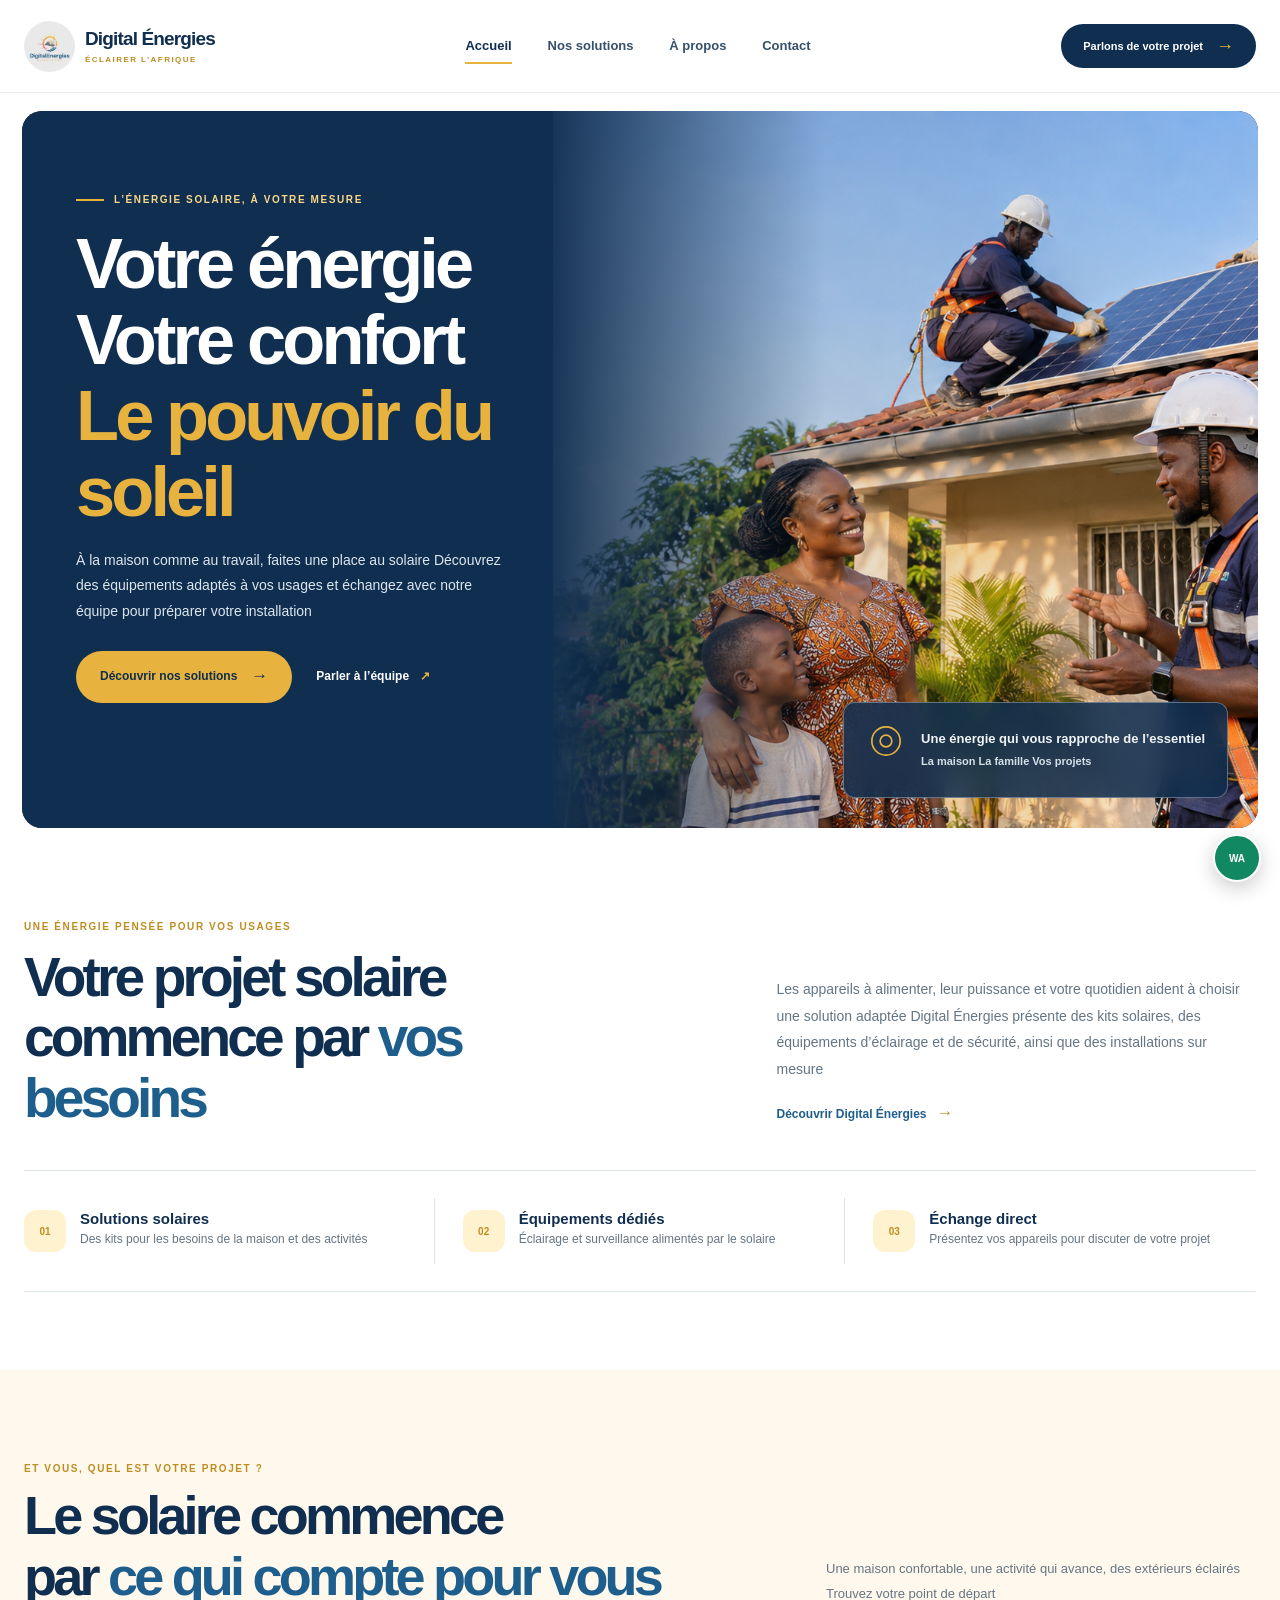
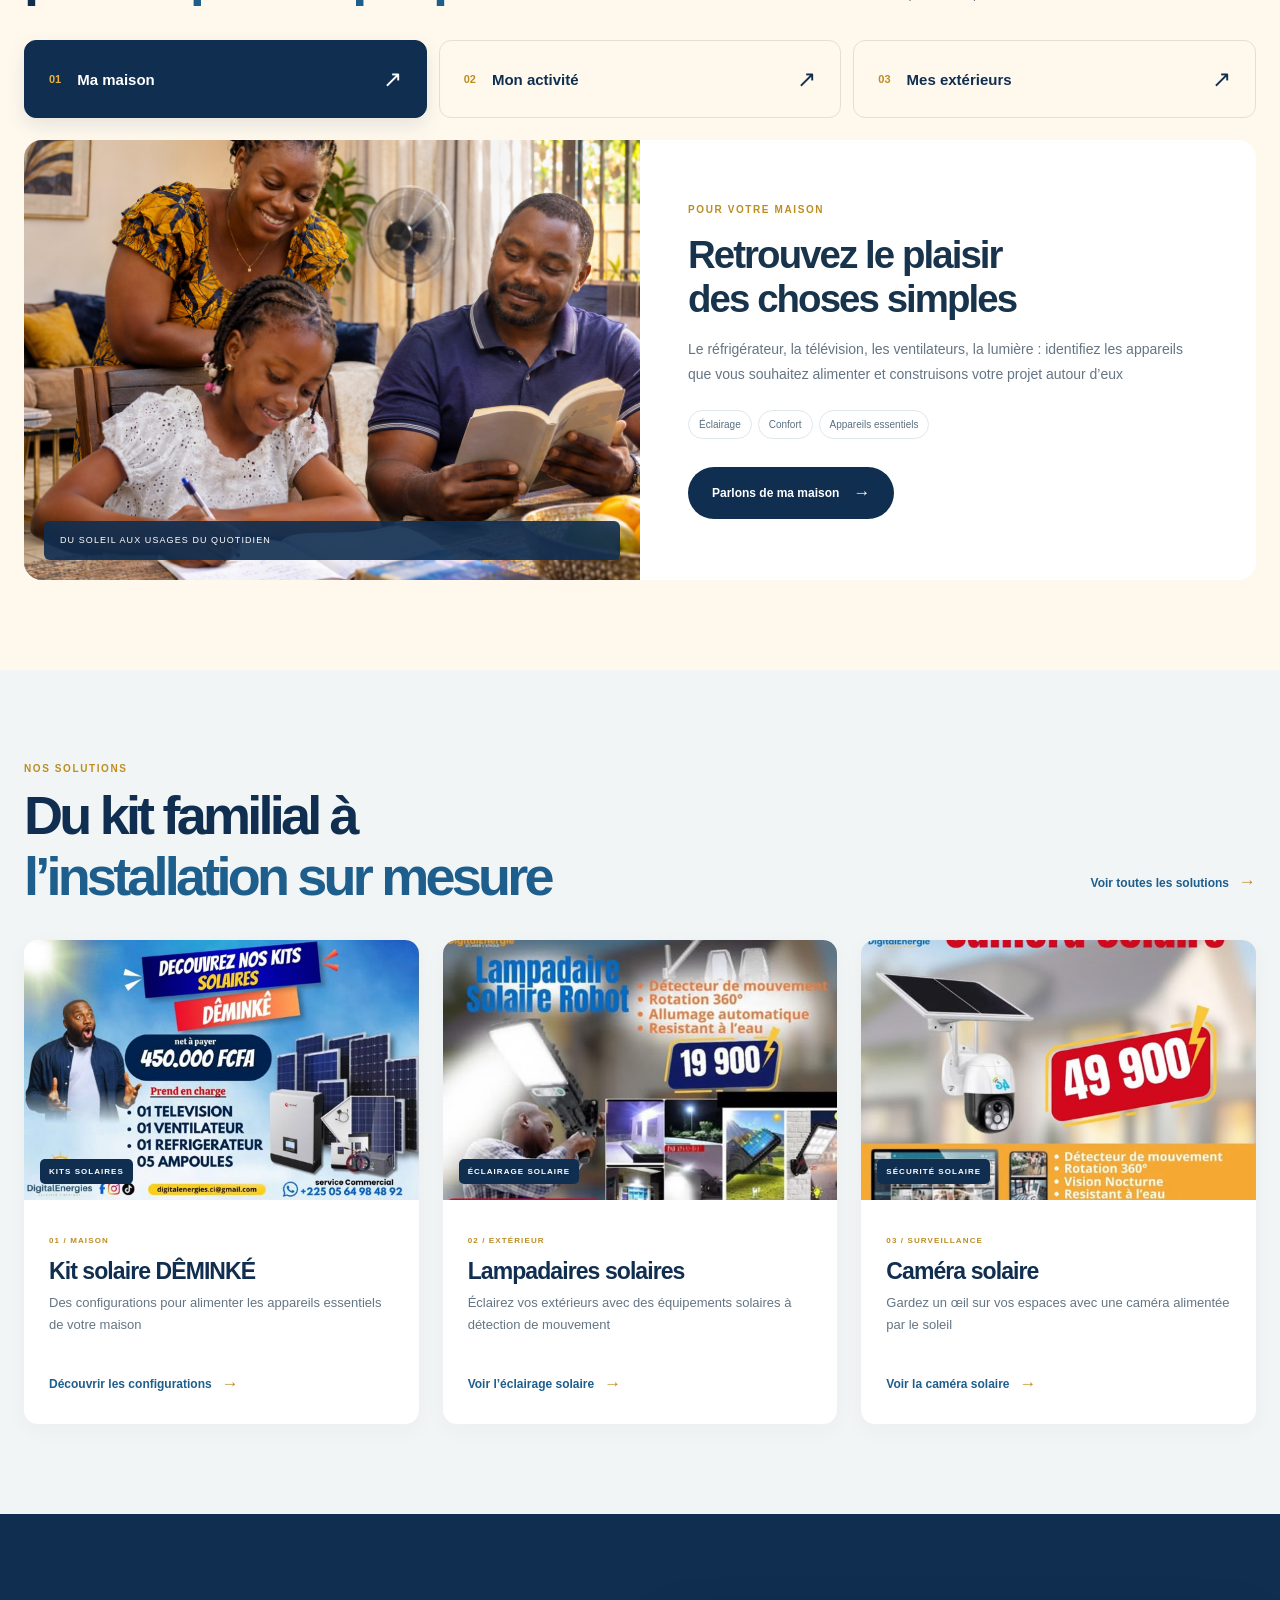
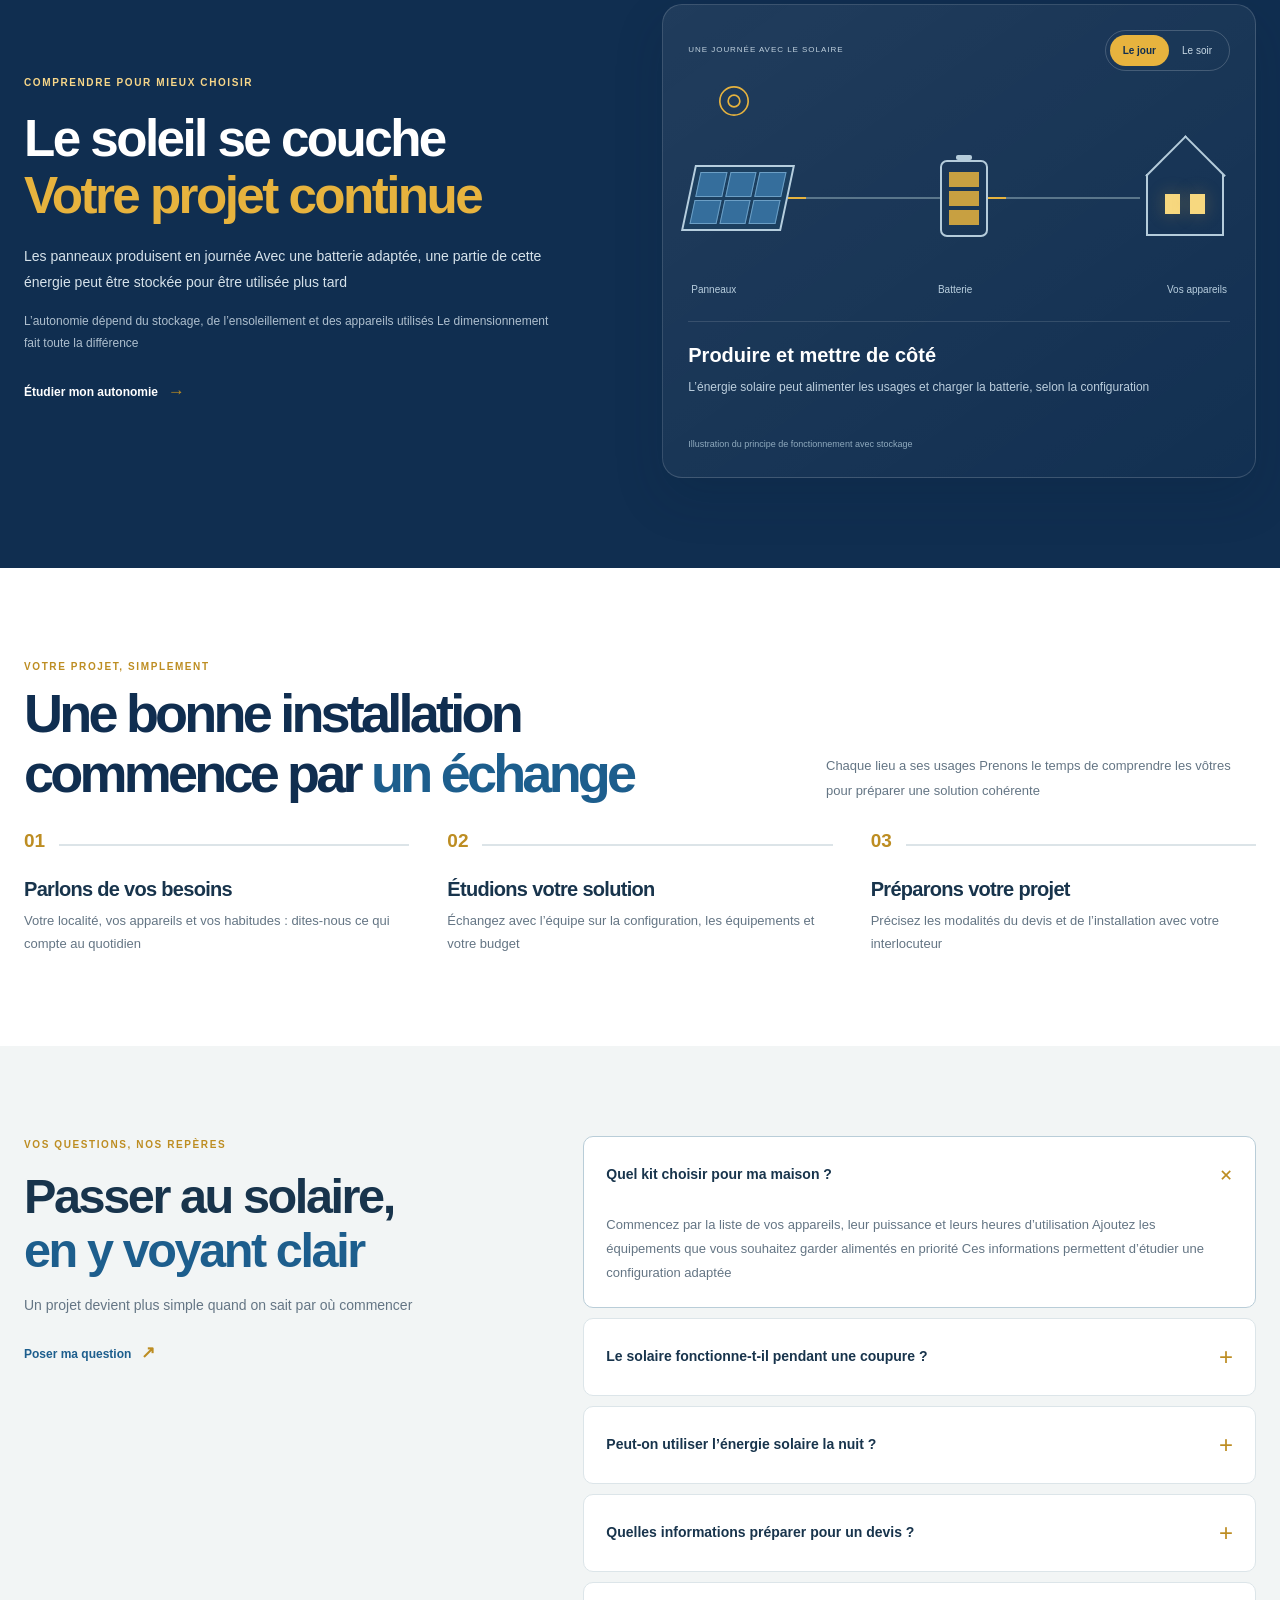
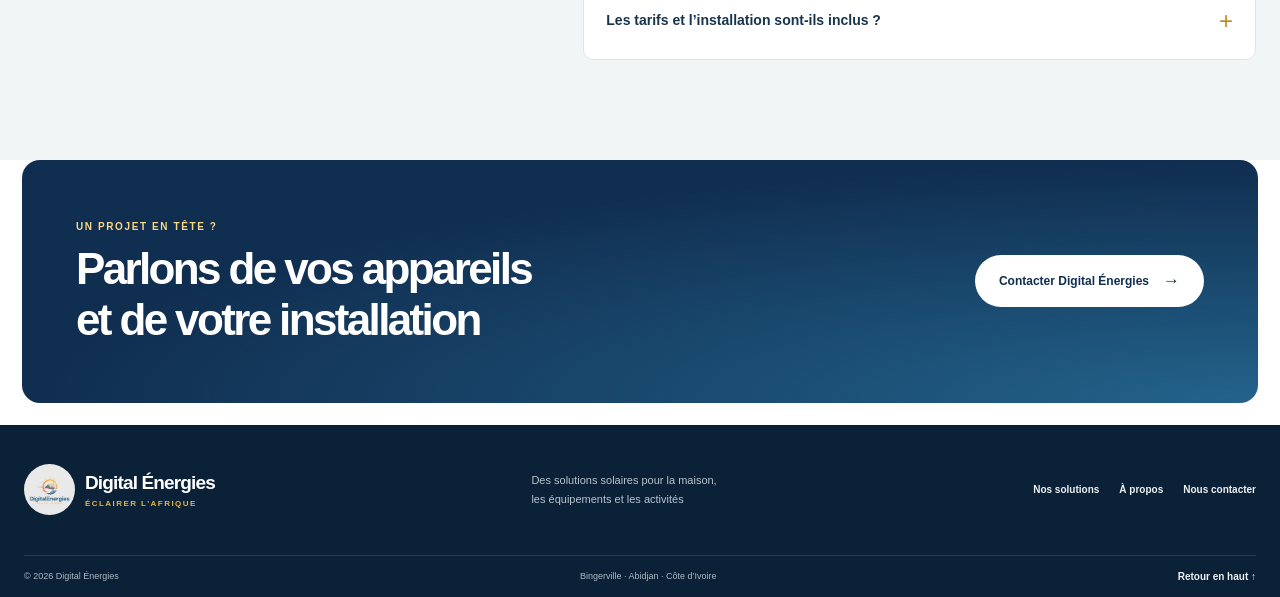
==== index.html @ 3a423928 "Première version du site Digital Energies" ====
<!doctype html>
<html lang="fr">
<head>
  <meta charset="utf-8">
  <meta name="viewport" content="width=device-width, initial-scale=1">
  <meta name="theme-color" content="#102e50">
  <meta http-equiv="Content-Security-Policy" content="default-src 'self'; img-src 'self' data:; style-src 'self' 'unsafe-inline' https://fonts.googleapis.com; font-src 'self' https://fonts.gstatic.com; script-src 'self'; base-uri 'self'; form-action 'self'; object-src 'none'">
  <link rel="icon" href="assets/logo-digital-energies.jpg" type="image/jpeg">
  <link rel="stylesheet" href="style.css">
  <script src="app.js" defer></script>
  <meta name="description" content="Digital Énergies accompagne les projets solaires à Bingerville et à Abidjan : kits, équipements et installations à étudier selon vos besoins">
  <title>Digital Énergies — Accueil</title>
</head>
<body id="top" class="home-page">
<a class="skip-link" href="#contenu">Aller au contenu</a>
<header class="site-header"><div class="wrap header-inner">
  <a class="brand" href="index.html" aria-label="Digital Énergies — accueil"><img src="assets/logo-digital-energies.jpg" alt="" width="52" height="52"><span>Digital Énergies<small>ÉCLAIRER L’AFRIQUE</small></span></a>
  <button class="menu-toggle" type="button" aria-expanded="false" aria-controls="main-nav" aria-label="Ouvrir le menu"><i></i><i></i></button>
  <nav class="main-nav" id="main-nav" aria-label="Navigation principale">
    <a href="index.html" aria-current="page">Accueil</a><a href="solutions.html" >Nos solutions</a><a href="a-propos.html" >À propos</a><a href="contact.html" >Contact</a>
  </nav>
  <a class="header-cta" href="contact.html">Parlons de votre projet <span aria-hidden="true">→</span></a>
</div></header>
<main id="contenu">
<section class="hero" aria-labelledby="hero-title"><div class="hero-image" role="img" aria-label="Une famille échange avec un technicien pendant l’installation de panneaux solaires à Bingerville"></div><div class="hero-shade"></div>
  <div class="wrap hero-content"><p class="eyebrow"><span></span> L’ÉNERGIE SOLAIRE, À VOTRE MESURE</p><h1 id="hero-title">Votre énergie<br>Votre confort<br><em>Le pouvoir du soleil</em></h1><p class="hero-copy">À la maison comme au travail, faites une place au solaire Découvrez des équipements adaptés à vos usages et échangez avec notre équipe pour préparer votre installation</p><div class="hero-actions"><a class="button button-gold" href="solutions.html">Découvrir nos solutions <span aria-hidden="true">→</span></a><a class="hero-link" href="contact.html">Parler à l’équipe <span aria-hidden="true">↗</span></a></div></div>
  <div class="hero-caption"><span class="caption-sun" aria-hidden="true"><svg viewBox="0 0 48 48" width="40" height="40" fill="none" stroke="currentColor" stroke-width="2" aria-hidden="true"><circle cx="24" cy="24" r="17"/><circle cx="24" cy="24" r="7"/></svg></span><div><strong>Une énergie qui vous rapproche de l’essentiel</strong><span>La maison La famille Vos projets</span></div></div>
</section>
<section class="intro section-space"><div class="wrap intro-grid"><div><p class="eyebrow eyebrow-blue">UNE ÉNERGIE PENSÉE POUR VOS USAGES</p><h2>Votre projet solaire<br>commence par <em>vos besoins</em></h2></div><div class="intro-copy"><p>Les appareils à alimenter, leur puissance et votre quotidien aident à choisir une solution adaptée Digital Énergies présente des kits solaires, des équipements d’éclairage et de sécurité, ainsi que des installations sur mesure</p><a class="text-link" href="a-propos.html">Découvrir Digital Énergies <span aria-hidden="true">→</span></a></div></div>
  <div class="wrap benefit-row"><article><span class="benefit-icon">01</span><div><h3>Solutions solaires</h3><p>Des kits pour les besoins de la maison et des activités</p></div></article><article><span class="benefit-icon">02</span><div><h3>Équipements dédiés</h3><p>Éclairage et surveillance alimentés par le solaire</p></div></article><article><span class="benefit-icon">03</span><div><h3>Échange direct</h3><p>Présentez vos appareils pour discuter de votre projet</p></div></article></div>
</section>
<section class="needs-section section-space" aria-labelledby="needs-title"><div class="wrap"><div class="section-heading"><div><p class="eyebrow eyebrow-blue">ET VOUS, QUEL EST VOTRE PROJET ?</p><h2 id="needs-title">Le solaire commence<br>par <em>ce qui compte pour vous</em></h2></div><p class="section-summary">Une maison confortable, une activité qui avance, des extérieurs éclairés Trouvez votre point de départ</p></div><div class="needs-selector" role="group" aria-label="Choisir votre besoin"><button type="button" class="need-choice is-selected" data-need="maison" aria-pressed="true"><span>01</span> Ma maison <b aria-hidden="true">↗</b></button><button type="button" class="need-choice" data-need="activite" aria-pressed="false"><span>02</span> Mon activité <b aria-hidden="true">↗</b></button><button type="button" class="need-choice" data-need="exterieurs" aria-pressed="false"><span>03</span> Mes extérieurs <b aria-hidden="true">↗</b></button></div><div class="needs-feature"><div class="needs-photo"><img src="assets/famille-confort-solaire.png" alt="Illustration d’une famille partageant un moment de lecture et de devoirs dans une maison lumineuse" loading="lazy"><span>DU SOLEIL AUX USAGES DU QUOTIDIEN</span></div><div class="needs-content" aria-live="polite"><div data-need-panel="maison"><p class="eyebrow eyebrow-blue">POUR VOTRE MAISON</p><h3>Retrouvez le plaisir<br>des choses simples</h3><p>Le réfrigérateur, la télévision, les ventilateurs, la lumière : identifiez les appareils que vous souhaitez alimenter et construisons votre projet autour d’eux</p><div class="need-tags"><span>Éclairage</span><span>Confort</span><span>Appareils essentiels</span></div><a class="button button-blue" href="contact.html?solution=Kit%20solaire%20sur%20mesure">Parlons de ma maison <span aria-hidden="true">→</span></a></div><div data-need-panel="activite" hidden><p class="eyebrow eyebrow-blue">POUR VOTRE ACTIVITÉ</p><h3>De l’énergie pour<br>ce que vous entreprenez</h3><p>Boutique, bureau ou atelier : précisez vos horaires et vos équipements prioritaires pour étudier une installation adaptée à votre façon de travailler</p><div class="need-tags"><span>Bureaux</span><span>Commerces</span><span>Équipements professionnels</span></div><a class="button button-blue" href="contact.html?solution=Kit%20solaire%20sur%20mesure">Parlons de mon activité <span aria-hidden="true">→</span></a></div><div data-need-panel="exterieurs" hidden><p class="eyebrow eyebrow-blue">POUR VOS EXTÉRIEURS</p><h3>Vos espaces méritent<br>aussi leur lumière</h3><p>Une cour, une entrée ou un passage à éclairer ? Découvrez les lampadaires et les caméras solaires, puis échangez avec l’équipe sur les emplacements et les modèles</p><div class="need-tags"><span>Cours et jardins</span><span>Éclairage</span><span>Surveillance</span></div><a class="button button-blue" href="solutions.html#eclairage">Explorer les équipements <span aria-hidden="true">→</span></a></div></div></div></div></section><section class="home-solutions section-space"><div class="wrap"><div class="section-heading"><div><p class="eyebrow eyebrow-blue">NOS SOLUTIONS</p><h2>Du kit familial à<br><em>l’installation sur mesure</em></h2></div><a class="text-link heading-link" href="solutions.html">Voir toutes les solutions <span aria-hidden="true">→</span></a></div>
  <div class="preview-grid"><a class="preview-card" href="solutions.html#kits"><div class="preview-image"><img src="assets/kit-deminque.jpg" alt="Kit solaire DÊMINKÉ présenté par Digital Énergies" loading="lazy"><span class="image-tag">KITS SOLAIRES</span></div><div class="preview-copy"><span class="card-number">01 / MAISON</span><h3>Kit solaire DÊMINKÉ</h3><p>Des configurations pour alimenter les appareils essentiels de votre maison</p><span class="text-link">Découvrir les configurations <b aria-hidden="true">→</b></span></div></a>
  <a class="preview-card" href="solutions.html#eclairage"><div class="preview-image"><img src="assets/lampadaire-solaire.jpg" alt="Lampadaire solaire et installation par un technicien de Digital Énergies" loading="lazy"><span class="image-tag">ÉCLAIRAGE SOLAIRE</span></div><div class="preview-copy"><span class="card-number">02 / EXTÉRIEUR</span><h3>Lampadaires solaires</h3><p>Éclairez vos extérieurs avec des équipements solaires à détection de mouvement</p><span class="text-link">Voir l’éclairage solaire <b aria-hidden="true">→</b></span></div></a>
  <a class="preview-card" href="solutions.html#securite"><div class="preview-image"><img src="assets/camera-solaire.jpg" alt="Caméra de surveillance solaire" loading="lazy"><span class="image-tag">SÉCURITÉ SOLAIRE</span></div><div class="preview-copy"><span class="card-number">03 / SURVEILLANCE</span><h3>Caméra solaire</h3><p>Gardez un œil sur vos espaces avec une caméra alimentée par le soleil</p><span class="text-link">Voir la caméra solaire <b aria-hidden="true">→</b></span></div></a></div>
</div></section>
<section class="energy-section section-space" aria-labelledby="energy-title"><div class="wrap energy-layout"><div class="energy-copy"><p class="eyebrow">COMPRENDRE POUR MIEUX CHOISIR</p><h2 id="energy-title">Le soleil se couche<br><em>Votre projet continue</em></h2><p>Les panneaux produisent en journée Avec une batterie adaptée, une partie de cette énergie peut être stockée pour être utilisée plus tard</p><p class="energy-note">L’autonomie dépend du stockage, de l’ensoleillement et des appareils utilisés Le dimensionnement fait toute la différence</p><a class="text-link" href="contact.html?solution=Kit%20solaire%20sur%20mesure">Étudier mon autonomie <span aria-hidden="true">→</span></a></div><div class="energy-demo" data-energy="day"><div class="energy-demo-top"><span>UNE JOURNÉE AVEC LE SOLAIRE</span><div class="energy-switch" role="group" aria-label="Découvrir le fonctionnement"><button type="button" data-energy-mode="day" aria-pressed="true">Le jour</button><button type="button" data-energy-mode="night" aria-pressed="false">Le soir</button></div></div><div class="energy-scene" aria-hidden="true"><div class="energy-sun"><svg viewBox="0 0 48 48" width="40" height="40" fill="none" stroke="currentColor" stroke-width="2" aria-hidden="true"><circle cx="24" cy="24" r="17"/><circle cx="24" cy="24" r="7"/></svg></div><div class="solar-grid"><i></i><i></i><i></i><i></i><i></i><i></i></div><div class="energy-cable"><span></span></div><div class="battery-shape"><span></span><span></span><span></span></div><div class="energy-cable cable-two"><span></span></div><div class="home-shape"><div class="home-roof"></div><span></span><span></span></div></div><div class="energy-labels"><span>Panneaux</span><span>Batterie</span><span>Vos appareils</span></div><div class="energy-demo-caption" aria-live="polite"><strong id="energy-caption-title">Produire et mettre de côté</strong><p id="energy-caption-text">L’énergie solaire peut alimenter les usages et charger la batterie, selon la configuration</p></div><small>Illustration du principe de fonctionnement avec stockage</small></div></div></section><section class="home-process section-space"><div class="wrap"><div class="section-heading"><div><p class="eyebrow eyebrow-blue">VOTRE PROJET, SIMPLEMENT</p><h2>Une bonne installation<br>commence par <em>un échange</em></h2></div><p class="section-summary">Chaque lieu a ses usages Prenons le temps de comprendre les vôtres pour préparer une solution cohérente</p></div><div class="process-grid"><article><span>01</span><h3>Parlons de vos besoins</h3><p>Votre localité, vos appareils et vos habitudes : dites-nous ce qui compte au quotidien</p></article><article><span>02</span><h3>Étudions votre solution</h3><p>Échangez avec l’équipe sur la configuration, les équipements et votre budget</p></article><article><span>03</span><h3>Préparons votre projet</h3><p>Précisez les modalités du devis et de l’installation avec votre interlocuteur</p></article></div></div></section><section class="home-faq section-space" aria-labelledby="faq-title"><div class="wrap faq-layout"><div class="faq-intro"><p class="eyebrow eyebrow-blue">VOS QUESTIONS, NOS REPÈRES</p><h2 id="faq-title">Passer au solaire,<br><em>en y voyant clair</em></h2><p>Un projet devient plus simple quand on sait par où commencer</p><a class="text-link" href="contact.html">Poser ma question <span aria-hidden="true">↗</span></a></div><div class="faq-list"><details open><summary>Quel kit choisir pour ma maison ?<span aria-hidden="true">+</span></summary><p>Commencez par la liste de vos appareils, leur puissance et leurs heures d’utilisation Ajoutez les équipements que vous souhaitez garder alimentés en priorité Ces informations permettent d’étudier une configuration adaptée</p></details><details><summary>Le solaire fonctionne-t-il pendant une coupure ?<span aria-hidden="true">+</span></summary><p>Cela dépend du système installé Une installation conçue pour le secours, avec un onduleur compatible et un stockage adapté, peut alimenter les circuits prévus pendant une coupure Faites préciser ce fonctionnement dans votre devis</p></details><details><summary>Peut-on utiliser l’énergie solaire la nuit ?<span aria-hidden="true">+</span></summary><p>Les panneaux ne produisent pas la nuit Une batterie permet d’utiliser de l’énergie stockée en journée, dans la limite de sa capacité et de la consommation des appareils</p></details><details><summary>Quelles informations préparer pour un devis ?<span aria-hidden="true">+</span></summary><p>Votre localité, les appareils à alimenter, les horaires d’utilisation et votre objectif d’autonomie Si possible, préparez aussi une facture d’électricité et des informations sur l’espace disponible pour les panneaux</p></details><details><summary>Les tarifs et l’installation sont-ils inclus ?<span aria-hidden="true">+</span></summary><p>Les modalités varient selon les équipements et l’offre Demandez un devis précisant le matériel, la pose, le transport et les garanties applicables L’équipe vous confirmera les prix et les disponibilités</p></details></div></div></section><section class="home-cta"><div class="wrap home-cta-inner"><div><p class="eyebrow">UN PROJET EN TÊTE ?</p><h2>Parlons de vos appareils<br>et de votre installation</h2></div><a class="button button-light" href="contact.html">Contacter Digital Énergies <span aria-hidden="true">→</span></a></div></section>
</main>
<footer class="site-footer"><div class="wrap footer-main">
  <a class="brand footer-brand" href="index.html"><img src="assets/logo-digital-energies.jpg" alt="" width="48" height="48"><span>Digital Énergies<small>ÉCLAIRER L’AFRIQUE</small></span></a>
  <p>Des solutions solaires pour la maison,<br>les équipements et les activités</p>
  <div class="footer-links"><a href="solutions.html">Nos solutions</a><a href="a-propos.html">À propos</a><a href="contact.html">Nous contacter</a></div>
</div><div class="wrap footer-bottom"><span>© <span id="year">2026</span> Digital Énergies</span><span>Bingerville · Abidjan · Côte d’Ivoire</span><a href="#top">Retour en haut ↑</a></div></footer>
<a class="floating-whatsapp" href="https://wa.me/2250564984892?text=Bonjour%20Digital%20Energies%2C%20je%20souhaite%20un%20renseignement" target="_blank" rel="noopener noreferrer" aria-label="Écrire à Digital Énergies sur WhatsApp">WA</a>
</body>
</html>
---- style.css ----
@import url('https://fonts.googleapis.com/css2?family=DM+Sans:wght@400;500;600;700&family=Manrope:wght@400;500;600;700;800&display=swap');
:root{--navy:#102e50;--blue:#1d5e8d;--blue-light:#eaf2f7;--gold:#e7b33e;--gold-dark:#bd8d22;--ink:#18344c;--muted:#647584;--line:#dce4e8;--paper:#f5f6f3;--white:#fff;--max:1180px;--shadow:0 18px 44px rgba(16,46,80,.11)}
*{box-sizing:border-box}html{scroll-behavior:smooth;scroll-padding-top:100px}body{margin:0;background:#fff;color:var(--ink);font:15px/1.7 'DM Sans',Arial,sans-serif;-webkit-font-smoothing:antialiased}img{display:block;width:100%;max-width:100%;object-fit:cover}a{color:inherit;text-decoration:none}button,input,select,textarea{font:inherit}a:focus-visible,button:focus-visible,input:focus-visible,select:focus-visible,textarea:focus-visible{outline:3px solid var(--gold);outline-offset:3px}.wrap{width:min(var(--max),calc(100% - 48px));margin-inline:auto}.skip-link{position:fixed;z-index:100;top:10px;left:10px;padding:9px 13px;transform:translateY(-150%);background:#fff;color:var(--navy)}.skip-link:focus{transform:none}
.topbar{background:var(--navy);color:#edf4f7;font-size:11px}.topbar-inner{display:flex;min-height:36px;align-items:center;justify-content:space-between;gap:16px;letter-spacing:.07em}.topbar strong{margin-left:8px;color:var(--gold)}.site-header{position:sticky;z-index:30;top:0;background:rgba(255,255,255,.97);border-bottom:1px solid #e6ecef;backdrop-filter:blur(12px)}.header-inner{display:grid;min-height:82px;grid-template-columns:auto 1fr auto;align-items:center;gap:35px}.brand{display:flex;width:max-content;align-items:center;gap:10px;color:var(--navy);font:800 16px/1.15 'Manrope',sans-serif;letter-spacing:-.045em}.brand img{width:51px;height:51px;border-radius:50%;object-fit:cover;background:#f1f1f1}.brand small{display:block;margin-top:6px;color:var(--gold-dark);font:800 8px/1 'DM Sans',sans-serif;letter-spacing:.18em}.main-nav{display:flex;align-items:center;justify-content:center;gap:clamp(18px,2.8vw,39px)}.main-nav a{position:relative;padding:12px 0;color:#35516a;font-size:12px;font-weight:700;white-space:nowrap}.main-nav a:after{position:absolute;right:100%;bottom:5px;left:0;height:2px;background:var(--gold);content:'';transition:right .22s}.main-nav a:hover:after,.main-nav a[aria-current=page]:after{right:0}.main-nav a[aria-current=page]{color:var(--navy)}.header-cta{display:inline-flex;min-height:44px;align-items:center;gap:13px;padding:0 17px;border-radius:5px;background:var(--navy);color:white;font-size:11px;font-weight:800;transition:background .2s,transform .2s}.header-cta:hover{transform:translateY(-2px);background:var(--blue)}.header-cta span{color:var(--gold);font-size:18px}.menu-toggle{display:none}
.hero{position:relative;isolation:isolate;display:flex;min-height:clamp(610px,calc(100svh - 118px),800px);align-items:center;overflow:hidden;background:var(--navy);color:white}.hero-image,.hero-shade{position:absolute;z-index:-1;inset:0}.hero-image{background:url('assets/home-installation.png') 68% 48%/cover no-repeat;transform:scale(1.01)}.hero-shade{background:linear-gradient(90deg,rgba(7,28,48,.87) 0%,rgba(9,35,57,.75) 36%,rgba(9,35,57,.26) 70%,rgba(9,35,57,.05) 100%),linear-gradient(0deg,rgba(7,28,48,.45),transparent 38%)}.hero-content{padding:88px 0 114px}.eyebrow{display:flex;align-items:center;gap:10px;margin:0 0 12px;color:#f8d789;font-size:10px;font-weight:800;letter-spacing:.16em}.eyebrow span{width:28px;height:2px;background:var(--gold)}.eyebrow-blue{color:var(--gold-dark)}.hero h1,.page-hero h1{max-width:770px;margin:18px 0;color:#fff;font:700 clamp(54px,8vw,102px)/.98 'Manrope',sans-serif;letter-spacing:-.075em}.hero h1 em,.page-hero h1 em,.section-heading h2 em,.intro h2 em,.about-grid h2 em{color:var(--gold);font-style:normal}.hero-copy{max-width:475px;margin:18px 0 27px;color:#ecf1f4;font-size:15px;line-height:1.8}.hero-actions{display:flex;align-items:center;gap:24px}.button{display:inline-flex;min-height:48px;align-items:center;justify-content:center;gap:14px;padding:0 20px;border:0;border-radius:5px;font-size:11px;font-weight:800;transition:transform .2s,box-shadow .2s,background .2s;cursor:pointer}.button:hover{transform:translateY(-2px);box-shadow:0 10px 24px #0002}.button span{font-size:17px}.button-gold{background:var(--gold);color:var(--navy)}.button-blue{background:var(--navy);color:white}.button-light{background:white;color:var(--navy)}.button-whatsapp{margin-top:24px;background:#118861;color:#fff}.hero-link{color:#fff;font-size:12px;font-weight:700}.hero-link span{margin-left:8px;color:var(--gold)}.hero-caption{position:absolute;right:24px;bottom:22px;left:24px;display:flex;justify-content:space-between;gap:15px;color:#f1f4f6;font-size:8px;font-weight:700;letter-spacing:.14em}
.section-space{padding:90px 0}.intro{background:var(--paper)}.intro-grid{display:grid;grid-template-columns:1.05fr .8fr;align-items:end;gap:10%}.intro h2,.section-heading h2,.about-grid h2{margin:12px 0 0;color:var(--navy);font:700 clamp(36px,5vw,64px)/1.04 'Manrope',sans-serif;letter-spacing:-.07em}.intro h2 em,.section-heading h2 em,.about-grid h2 em{color:var(--blue)}.intro-copy p,.section-summary,.story-copy p{margin:0 0 17px;color:var(--muted);font-size:13px;line-height:1.9}.text-link{display:inline-flex;align-items:center;gap:10px;color:var(--blue);font-size:11px;font-weight:800}.text-link b,.text-link span{color:var(--gold-dark);font-size:17px;transition:transform .2s}.text-link:hover b,.text-link:hover span{transform:translate(3px,-2px)}.benefit-row{display:grid;grid-template-columns:repeat(3,1fr);gap:16px;margin-top:54px}.benefit-row article{display:flex;gap:14px;align-items:flex-start;padding:21px 20px;border:1px solid #dce4e4;background:#fff}.benefit-icon{display:grid;width:35px;height:35px;flex:none;place-items:center;border-radius:50%;background:#fff3cf;color:var(--gold-dark);font:800 10px 'Manrope',sans-serif}.benefit-row h3{margin:0 0 3px;color:var(--navy);font:700 15px 'Manrope',sans-serif}.benefit-row p{margin:0;color:var(--muted);font-size:10px;line-height:1.6}
.home-solutions{background:#fff}.section-heading{display:flex;align-items:end;justify-content:space-between;gap:35px;margin-bottom:34px}.section-heading .eyebrow{margin-bottom:8px}.section-heading h2{margin:0;font-size:clamp(34px,4.3vw,54px)}.heading-link{flex:none;margin-bottom:9px}.preview-grid{display:grid;grid-template-columns:repeat(3,1fr);gap:18px}.preview-card{overflow:hidden;border:1px solid var(--line);background:#fff;transition:transform .22s,box-shadow .22s}.preview-card:hover{transform:translateY(-4px);box-shadow:var(--shadow)}.preview-image{position:relative;height:225px;overflow:hidden;background:#e7edf0}.preview-image img{height:100%;transition:transform .5s}.preview-card:hover .preview-image img{transform:scale(1.04)}.image-tag{position:absolute;bottom:12px;left:12px;padding:6px 9px;background:var(--navy);color:#fff;font-size:8px;font-weight:800;letter-spacing:.13em}.preview-copy{padding:21px 20px 24px}.card-number,.kit-label{color:var(--gold-dark);font-size:8px;font-weight:900;letter-spacing:.14em}.preview-copy h3,.value-grid h3{margin:7px 0;color:var(--navy);font:700 20px 'Manrope',sans-serif;letter-spacing:-.04em}.preview-copy p{min-height:46px;margin:0 0 13px;color:var(--muted);font-size:11px;line-height:1.7}.home-cta,.about-cta{padding:48px 0;background:var(--navy);color:white}.home-cta-inner{display:flex;align-items:center;justify-content:space-between;gap:30px}.home-cta h2{margin:8px 0 0;color:white;font:700 clamp(28px,4vw,44px)/1.08 'Manrope',sans-serif;letter-spacing:-.06em}.home-cta .eyebrow{margin:0;color:#f8d789}
.page-hero{padding:70px 0 75px;background:var(--paper)}.page-hero-grid{display:grid;grid-template-columns:.9fr 1.1fr;align-items:center;gap:8%}.page-hero h1{margin:15px 0;color:var(--navy);font-size:clamp(46px,6.5vw,82px)}.page-hero h1 em{color:var(--blue)}.page-hero p:not(.eyebrow){max-width:540px;margin:0 0 22px;color:var(--muted);font-size:14px;line-height:1.85}.page-hero-photo{height:390px;overflow:hidden;box-shadow:var(--shadow)}.page-hero-photo img{height:100%}.page-hero-compact{padding:62px 0;background:linear-gradient(120deg,#eff4f6,#fff9e9)}.page-hero-compact h1{margin-bottom:10px}.page-hero-compact p:not(.eyebrow){max-width:590px}
.product-section{background:white}.section-summary{max-width:430px;margin:0}.kit-grid{display:grid;grid-template-columns:repeat(3,1fr);gap:16px}.kit-card{padding:24px;border:1px solid var(--line);background:#fff}.kit-card-featured{border-top:3px solid var(--gold);background:#fffdf7}.kit-card h3,.equipment-feature h3{margin:10px 0 3px;color:var(--navy);font:700 22px 'Manrope',sans-serif}.kit-price{margin:4px 0 15px;color:var(--blue);font:800 24px 'Manrope',sans-serif;letter-spacing:-.04em}.kit-price small{font:800 10px 'DM Sans',sans-serif;letter-spacing:.08em}.kit-card ul,.inline-list{margin:0 0 20px;padding:0;list-style:none;color:#4c6275;font-size:11px}.kit-card li,.inline-list li{padding:4px 0;border-bottom:1px solid #edf0f1}.kit-card li:before,.inline-list li:before{padding-right:8px;color:var(--gold-dark);content:'✓'}.kit-card .text-link{margin-top:2px}.equipment-section{background:var(--paper)}.equipment-feature{display:grid;grid-template-columns:1fr 1fr;align-items:stretch;gap:0;background:#fff}.equipment-feature>img{height:100%;min-height:350px;object-fit:cover}.equipment-feature>div{align-self:center;padding:clamp(28px,5vw,55px)}.equipment-feature>div>p:not(.kit-price){margin:0 0 18px;color:var(--muted);font-size:12px;line-height:1.8}.equipment-feature .button{margin-top:3px}.equipment-reverse{grid-template-columns:1fr 1fr}.equipment-reverse>img{order:2}.inline-list{display:grid;grid-template-columns:1fr 1fr;gap:0 14px}.note-band{padding:30px 0;background:#f8edcf}.note-band strong{color:var(--navy);font:700 18px 'Manrope',sans-serif}.note-band p{max-width:720px;margin:6px 0 12px;color:#5e6e7a;font-size:12px}
.about-story{background:white}.about-grid{display:grid;grid-template-columns:1fr 1fr;gap:10%;align-items:start}.about-grid h2{margin-top:15px}.story-copy p{font-size:14px}.about-values{background:var(--paper)}.value-grid{display:grid;grid-template-columns:repeat(3,1fr);gap:17px}.value-grid article{padding:25px;border:1px solid #dce4e5;background:#fff}.value-grid article>span{color:var(--gold-dark);font:800 11px 'Manrope',sans-serif}.value-grid h3{font-size:18px}.value-grid p{margin:0;color:var(--muted);font-size:11px;line-height:1.75}
.contact-section{background:var(--paper)}.contact-grid{display:grid;grid-template-columns:.85fr 1fr;gap:9%;align-items:start}.contact-details h2{margin:12px 0;color:var(--navy);font:700 clamp(34px,4.4vw,54px)/1.05 'Manrope',sans-serif;letter-spacing:-.065em}.contact-details>p:not(.eyebrow){max-width:460px;color:var(--muted);font-size:12px;line-height:1.85}.contact-lines{display:grid;gap:15px;margin:27px 0}.contact-lines a,.contact-lines>div{display:grid;gap:2px;width:max-content;max-width:100%}.contact-lines span{color:#82909b;font-size:8px;font-weight:900;letter-spacing:.15em}.contact-lines strong{color:var(--navy);font-size:13px}.request-form{padding:30px;background:#fff;box-shadow:var(--shadow)}.form-heading{display:flex;justify-content:space-between;align-items:center;padding-bottom:13px;border-bottom:1px solid var(--line);color:var(--gold-dark);font-size:9px;font-weight:900;letter-spacing:.16em}.form-heading span:last-child{color:var(--gold);font-size:22px}.request-form label{display:block;margin:14px 0 5px;color:#29445c;font-size:10px;font-weight:800}.request-form select,.request-form input,.request-form textarea{display:block;width:100%;min-height:44px;padding:10px 12px;border:1px solid #d5e0e5;border-radius:3px;background:#fff;color:var(--ink);font-size:11px}.request-form textarea{min-height:92px;resize:vertical}.request-form input::placeholder,.request-form textarea::placeholder{color:#9aa5ac}.request-form .button{width:100%;margin-top:18px}.form-footnote{margin:10px 0 0;color:#83909a;text-align:center;font-size:9px;line-height:1.5}.form-message{display:block;min-height:16px;margin-top:5px;color:var(--gold-dark);font-size:9px;text-align:center}
.site-footer{background:#0b2137;color:#dce6eb}.footer-main{display:flex;min-height:130px;align-items:center;justify-content:space-between;gap:24px;padding-block:25px}.footer-brand{color:#fff}.footer-brand small{color:var(--gold)}.footer-main>p{margin:0;color:#b6c5ce;font-size:11px;line-height:1.7}.footer-links{display:flex;gap:20px}.footer-links a,.footer-bottom a{color:#ecf1f3;font-size:10px;font-weight:700}.footer-links a:hover,.footer-bottom a:hover{color:var(--gold)}.footer-bottom{display:flex;min-height:42px;align-items:center;justify-content:space-between;gap:15px;border-top:1px solid #ffffff21;color:#aabac4;font-size:9px}.floating-whatsapp{position:fixed;right:19px;bottom:18px;z-index:25;display:grid;width:48px;height:48px;place-items:center;border:2px solid white;border-radius:50%;background:#118861;color:#fff;box-shadow:0 6px 20px #0003;font-size:10px;font-weight:900;transition:transform .2s}.floating-whatsapp:hover{transform:translateY(-3px) scale(1.04)}
@media(max-width:980px){.header-inner{gap:19px}.main-nav{gap:18px}.main-nav a{font-size:11px}.header-cta{padding-inline:12px;font-size:10px}.page-hero-grid{gap:5%}.preview-image{height:190px}}
@media(max-width:740px){html{scroll-padding-top:72px}.wrap{width:min(var(--max),calc(100% - 36px))}.topbar-inner{min-height:32px;font-size:8px}.topbar-inner a{font-size:8px}.topbar strong{margin-left:4px}.header-inner{position:relative;min-height:72px;grid-template-columns:1fr auto auto;gap:12px}.brand{font-size:14px}.brand img{width:43px;height:43px}.brand small{font-size:7px}.menu-toggle{display:flex;width:39px;height:39px;flex-direction:column;justify-content:center;gap:6px;padding:10px;border:1px solid #ccd7de;border-radius:50%;background:#fff}.menu-toggle i{display:block;width:17px;height:2px;background:var(--navy);transition:transform .2s}.menu-toggle[aria-expanded=true] i:first-child{transform:translateY(4px) rotate(45deg)}.menu-toggle[aria-expanded=true] i:last-child{transform:translateY(-4px) rotate(-45deg)}.main-nav{position:absolute;top:71px;right:-18px;left:-18px;display:none;align-items:stretch;padding:9px 18px 14px;background:#fff;border-top:1px solid var(--line);box-shadow:0 12px 20px #102e5012}.main-nav.is-open{display:flex;flex-direction:column;gap:0}.main-nav a{padding:12px 2px;border-bottom:1px solid #edf0f2;font-size:12px}.main-nav a:after{display:none}.header-cta{min-height:39px;padding:0 10px;font-size:0}.header-cta span{font-size:17px}.hero{min-height:690px;max-height:820px;align-items:flex-end}.hero-image{background-position:68% center}.hero-shade{background:linear-gradient(90deg,rgba(7,28,48,.78),rgba(9,35,57,.35) 100%),linear-gradient(0deg,rgba(7,28,48,.83),transparent 83%)}.hero-content{padding:90px 0 116px}.hero h1{font-size:clamp(48px,12vw,76px)}.hero-copy{max-width:400px;font-size:13px}.hero-actions{align-items:flex-start;flex-direction:column;gap:16px}.hero-caption{right:18px;bottom:17px;left:18px;font-size:6px;letter-spacing:.08em}.section-space{padding:65px 0}.intro-grid,.about-grid,.contact-grid{grid-template-columns:1fr;gap:20px}.intro h2,.section-heading h2,.about-grid h2{font-size:clamp(34px,9vw,48px)}.intro-copy p,.section-summary,.story-copy p{font-size:12px}.benefit-row{grid-template-columns:1fr;gap:9px;margin-top:30px}.benefit-row article{padding:15px}.section-heading{display:block;margin-bottom:24px}.heading-link{margin-top:16px}.preview-grid{grid-template-columns:1fr;gap:13px}.preview-image{height:230px}.preview-copy p{min-height:0}.home-cta-inner{align-items:flex-start;flex-direction:column;gap:20px}.home-cta{padding:36px 0}.page-hero{padding:48px 0 54px}.page-hero-grid{grid-template-columns:1fr;gap:28px}.page-hero h1{font-size:clamp(46px,12vw,68px)}.page-hero-photo{height:260px}.page-hero p:not(.eyebrow){font-size:12px}.kit-grid,.value-grid{grid-template-columns:1fr;gap:11px}.kit-card{padding:21px}.equipment-feature,.equipment-reverse{grid-template-columns:1fr}.equipment-feature>img{height:240px;min-height:0}.equipment-reverse>img{order:0}.equipment-feature>div{padding:24px}.note-band{padding:24px 0}.contact-details h2{font-size:39px}.request-form{padding:23px 18px}.footer-main{align-items:flex-start;flex-direction:column;gap:17px;padding-block:25px}.footer-links{flex-wrap:wrap;gap:12px 18px}.footer-bottom{min-height:55px;flex-wrap:wrap;justify-content:flex-start;padding-block:10px}.footer-bottom span:nth-child(2){order:3;flex-basis:100%}.floating-whatsapp{right:13px;bottom:13px;width:44px;height:44px}}
@media(prefers-reduced-motion:reduce){html{scroll-behavior:auto}*,*:before,*:after{transition-duration:.01ms!important;animation-duration:.01ms!important;animation-iteration-count:1!important}}

/* Accueil : composition et hiérarchie visuelle */
.home-page{--max:1240px}.home-page .header-inner{min-height:92px}.home-page .brand{font-size:19px}.home-page .main-nav a{font-size:13px}.home-page .header-cta{border-radius:100px;padding-inline:22px}.home-page .hero{min-height:700px;margin:18px 22px 0;border-radius:20px;align-items:center}.home-page .hero-image{left:43%;background-position:60% center;transform:none}.home-page .hero-shade{background:linear-gradient(90deg,#102e50 34%,rgba(16,46,80,.95) 43%,rgba(16,46,80,.1) 65%,transparent 100%)}.home-page .hero-content{padding:80px 30px 125px}.home-page .hero h1{max-width:690px;font-size:clamp(48px,5.5vw,78px);line-height:1.08;letter-spacing:-.055em}.home-page .hero h1 em{display:inline-block;max-width:550px}.home-page .hero-copy{max-width:440px;font-size:14px;color:#dbe6ed}.home-page .hero .eyebrow{font-size:10px}.home-page .button{min-height:52px;border-radius:100px;font-size:12px;padding-inline:24px}.home-page .hero-caption{left:auto;right:30px;bottom:30px;max-width:390px;align-items:center;justify-content:flex-start;padding:18px 22px;border:1px solid #ffffff50;border-radius:12px;background:#102e50d9;backdrop-filter:blur(12px);letter-spacing:0}.hero-caption .caption-sun{font-size:34px;color:var(--gold)}.home-page .hero-caption strong{display:block;font-size:13px;line-height:1.5}.home-page .hero-caption div>span{display:block;margin-top:4px;font-size:11px;color:#d5e1e9}.home-page .intro{background:white;padding-bottom:78px}.home-page .intro h2{font-size:clamp(36px,4.3vw,58px);line-height:1.1}.home-page .intro-copy p{font-size:14px}.home-page .benefit-row{gap:0;margin-top:42px;padding:27px 0;border-block:1px solid var(--line)}.home-page .benefit-row article{border:0;border-right:1px solid var(--line);padding:12px 28px;background:transparent}.home-page .benefit-row article:first-child{padding-left:0}.home-page .benefit-row article:last-child{border-right:0}.home-page .benefit-icon{width:42px;height:42px;border-radius:12px}.home-page .benefit-row p{font-size:12px}.home-page .home-solutions{background:#f2f5f5}.home-page .preview-grid{gap:24px}.home-page .preview-card{border:0;border-radius:14px;box-shadow:0 6px 22px #102e5009}.home-page .preview-image{height:260px}.home-page .preview-copy{padding:25px}.home-page .preview-copy h3{font-size:23px}.home-page .preview-copy p{font-size:13px;min-height:65px}.home-page .image-tag{border-radius:5px;bottom:16px;left:16px}.home-page .text-link{font-size:12px}.home-process{background:#fff}.process-grid{display:grid;grid-template-columns:repeat(3,1fr);gap:38px;margin-top:40px}.process-grid article{position:relative;border-top:2px solid var(--line);padding-top:24px}.process-grid article>span{position:absolute;top:-16px;background:#fff;padding-right:14px;color:var(--gold-dark);font:800 19px 'Manrope',sans-serif}.process-grid h3{margin:8px 0;font:700 20px 'Manrope',sans-serif;letter-spacing:-.035em}.process-grid p{margin:0;color:var(--muted);font-size:13px;line-height:1.8}.home-page .home-cta{margin:0 22px 22px;border-radius:18px;padding:58px 30px;background:radial-gradient(ellipse at right bottom,#23638c,transparent 70%),var(--navy)}.home-page .home-cta h2{line-height:1.16}.home-page .section-heading h2{line-height:1.12}
@media(max-width:980px){.home-page .hero{margin:12px 12px 0}.home-page .hero-content{padding-inline:12px}.home-page .hero-caption{max-width:320px;right:22px}.home-page .benefit-row article{padding-inline:18px}.home-page .preview-copy{padding:20px}.home-page .preview-copy h3{font-size:20px}}
@media(max-width:740px){.home-page .header-inner{min-height:76px}.home-page .brand{font-size:15px}.home-page .main-nav{top:75px}.home-page .header-cta{padding-inline:12px}.home-page .hero{min-height:790px;align-items:flex-end;border-radius:14px}.home-page .hero-image{inset:0;background-position:65% 28%}.home-page .hero-shade{background:linear-gradient(0deg,#102e50 0%,#102e50ed 35%,#102e5050 75%,#102e5020)}.home-page .hero-content{padding:270px 5px 42px}.home-page .hero h1{font-size:clamp(38px,9.8vw,60px);max-width:550px;line-height:1.08}.home-page .hero-copy{font-size:13px}.home-page .hero-caption{display:none}.home-page .hero-actions{gap:20px}.home-page .intro{padding-bottom:54px}.home-page .benefit-row{padding:10px 0;gap:0;margin-top:25px}.home-page .benefit-row article,.home-page .benefit-row article:first-child{padding:18px 0;border-right:0;border-bottom:1px solid var(--line)}.home-page .benefit-row article:last-child{border-bottom:0}.home-page .preview-image{height:240px}.home-page .preview-copy p{min-height:0}.process-grid{grid-template-columns:1fr;gap:38px}.home-page .home-cta{margin:0 12px 12px;padding:38px 6px;border-radius:14px}.home-page .home-cta h2{font-size:30px}}

[hidden]{display:none!important}.needs-section{background:#fff9ed}.needs-selector{display:grid;grid-template-columns:repeat(3,1fr);gap:12px;margin-bottom:22px}.need-choice{display:flex;align-items:center;gap:16px;min-height:78px;padding:18px 24px;border:1px solid #e5dfd0;border-radius:12px;background:transparent;color:var(--navy);font-weight:700;text-align:left;cursor:pointer;transition:background .2s,box-shadow .2s}.need-choice>span{color:var(--gold-dark);font-size:11px}.need-choice b{margin-left:auto;font-size:23px;font-weight:400}.need-choice:hover{background:#fff}.need-choice.is-selected{background:var(--navy);border-color:var(--navy);color:#fff;box-shadow:0 8px 20px #102e501a}.need-choice.is-selected>span{color:var(--gold)}.needs-feature{display:grid;grid-template-columns:1fr 1fr;overflow:hidden;border-radius:18px;background:#fff}.needs-photo{position:relative;min-height:440px}.needs-photo img{height:100%;position:absolute;inset:0;object-position:38% center}.needs-photo>span{position:absolute;bottom:20px;left:20px;right:20px;border-radius:6px;background:#102e50e6;color:#fff;padding:12px 16px;font-size:9px;letter-spacing:.12em}.needs-content{display:flex;align-items:center;padding:48px}.needs-content h3{font:700 clamp(28px,3vw,42px)/1.15 'Manrope',sans-serif;letter-spacing:-.05em;margin:15px 0}.needs-content p:not(.eyebrow){color:var(--muted);font-size:14px;line-height:1.85}.need-tags{display:flex;flex-wrap:wrap;gap:6px;margin:22px 0 28px}.need-tags span{border:1px solid #dfe7eb;border-radius:30px;padding:5px 10px;color:#587082;font-size:10px}.energy-section{background:#102e50;color:#fff;overflow:hidden}.energy-layout{display:grid;grid-template-columns:1fr 1.1fr;gap:8%;align-items:center}.energy-copy h2{font:700 clamp(34px,4vw,54px)/1.1 'Manrope',sans-serif;letter-spacing:-.05em;margin:20px 0}.energy-copy h2 em{font-style:normal;color:var(--gold)}.energy-copy>p:not(.eyebrow){font-size:14px;color:#d6e2ea;line-height:1.85}.energy-copy .energy-note{font-size:12px!important;color:#aebfce!important}.energy-copy .text-link{color:#fff;margin-top:12px}.energy-demo{padding:25px;border:1px solid #ffffff26;border-radius:20px;background:linear-gradient(145deg,#ffffff12,#ffffff03);box-shadow:0 20px 50px #071e3329}.energy-demo-top{display:flex;align-items:center;justify-content:space-between;gap:12px}.energy-demo-top>span{font-size:8px;letter-spacing:.12em;color:#bfd0dd}.energy-switch{display:flex;flex:none;padding:4px;border:1px solid #ffffff30;border-radius:30px}.energy-switch button{border:0;background:transparent;color:#c8d9e6;border-radius:22px;font-size:10px;padding:7px 13px;cursor:pointer}.energy-switch button[aria-pressed=true]{background:var(--gold);color:var(--navy);font-weight:800}.energy-scene{position:relative;display:flex;align-items:center;justify-content:space-between;gap:0;height:210px;padding-top:45px}.energy-sun{position:absolute;left:26px;top:10px;color:var(--gold);font-size:46px;line-height:1;transition:opacity .4s,transform .4s}.solar-grid{width:100px;height:66px;display:grid;grid-template-columns:repeat(3,1fr);gap:3px;padding:5px;border:2px solid #b6cede;background:#1c3f5f;transform:skew(-12deg);flex:none}.solar-grid i{background:#356e9c;border:1px solid #6c9fc5}.energy-cable{position:relative;height:2px;background:#5a768b;flex:1;min-width:12px;overflow:hidden}.energy-cable>span{position:absolute;width:18px;height:2px;background:var(--gold);animation:energy-flow 2s linear infinite}.battery-shape{position:relative;width:48px;height:77px;padding:10px 7px;border:2px solid #b5ccdb;border-radius:7px;display:flex;flex-direction:column;gap:4px;flex:none}.battery-shape:before{position:absolute;top:-7px;left:14px;width:16px;height:5px;border-radius:2px;background:#b5ccdb;content:''}.battery-shape span{flex:1;background:var(--gold);opacity:.85}.home-shape{position:relative;display:flex;gap:10px;align-items:center;justify-content:center;width:78px;height:62px;border:2px solid #b5ccdb;border-top:0;flex:none;margin:14px 6px 0}.home-roof{position:absolute;top:-27px;width:57px;height:57px;border-left:2px solid #b5ccdb;border-top:2px solid #b5ccdb;transform:rotate(45deg)}.home-shape>span{z-index:1;width:15px;height:20px;background:#f7d87f;box-shadow:0 0 18px #e7b33e45}.energy-labels{display:flex;justify-content:space-between;color:#b9cfdf;font-size:10px;padding:0 3px 23px;border-bottom:1px solid #ffffff20}.energy-labels span:nth-child(2){margin-left:7px}.energy-demo-caption{min-height:115px;padding-top:22px}.energy-demo-caption strong{font:700 20px 'Manrope',sans-serif}.energy-demo-caption p{margin:8px 0;color:#bbcedd;font-size:12px;line-height:1.7}.energy-demo>small{display:block;font-size:9px;color:#8faabe}.energy-demo[data-energy=night] .energy-sun{opacity:.18;transform:translateY(12px)}.energy-demo[data-energy=night] .solar-grid{opacity:.35}.energy-demo[data-energy=night] .energy-cable:not(.cable-two)>span{animation:none;opacity:0}.energy-demo[data-energy=night] .battery-shape span:last-child{opacity:.15}@keyframes energy-flow{from{left:-18px}to{left:100%}}.home-faq{background:#f2f5f5}.faq-layout{display:grid;grid-template-columns:.8fr 1.2fr;gap:9%}.faq-intro h2{font:700 clamp(32px,3.8vw,49px)/1.12 'Manrope',sans-serif;letter-spacing:-.05em;margin:16px 0}.faq-intro h2 em{color:var(--blue);font-style:normal}.faq-intro>p:not(.eyebrow){color:var(--muted);font-size:14px;margin-bottom:22px}.faq-list details{padding:0 22px;margin-bottom:10px;border:1px solid #dce5e9;border-radius:10px;background:#fff}.faq-list summary{display:flex;justify-content:space-between;gap:18px;align-items:center;padding:20px 0;list-style:none;cursor:pointer;font:700 14px/1.5 'Manrope',sans-serif}.faq-list summary::-webkit-details-marker{display:none}.faq-list summary>span{font-size:24px;font-weight:400;color:var(--gold-dark);transition:transform .2s}.faq-list details[open] summary>span{transform:rotate(45deg)}.faq-list details[open]{border-color:#b9cdd8}.faq-list details p{font-size:13px;line-height:1.85;color:var(--muted);margin:0;padding:0 26px 22px 0}
@media(max-width:980px){.needs-content{padding:30px}.energy-layout{gap:5%}.energy-demo{padding:20px}.energy-demo-top{align-items:flex-start;flex-direction:column}.solar-grid{width:78px;height:56px}.home-shape{width:62px}.faq-layout{gap:5%}}
@media(max-width:740px){.needs-selector{gap:7px}.need-choice{padding:15px 10px;min-height:85px;gap:6px;flex-direction:column;align-items:flex-start;font-size:12px}.need-choice b{display:none}.needs-feature{grid-template-columns:1fr}.needs-photo{min-height:280px}.needs-content{padding:28px 23px}.needs-content h3{font-size:32px}.energy-layout,.faq-layout{grid-template-columns:1fr;gap:32px}.energy-copy h2{font-size:36px}.energy-demo-top{flex-direction:row;align-items:center}.energy-demo-top>span{max-width:110px;font-size:7px}.energy-demo{padding:20px 16px}.energy-scene{height:190px}.solar-grid{width:76px}.home-shape{width:60px}.energy-demo-caption{min-height:125px}.faq-intro h2{font-size:36px}.faq-list details{padding-inline:17px}.faq-list summary{font-size:13px}.faq-list details p{padding-right:0}}

.home-page .needs-photo img{object-position:center center}

.solutions-page{--max:1240px}.solutions-page .header-inner{min-height:92px}.solutions-page .brand{font-size:19px}.solutions-page .main-nav a{font-size:13px}.solutions-page .header-cta,.solutions-page .button{border-radius:40px}.solutions-page .button{min-height:50px;font-size:12px;padding-inline:22px}.solutions-hero{padding:48px 0 56px;background:linear-gradient(130deg,#fffaf0,#edf4f7)}.solutions-hero-layout{display:grid;grid-template-columns:1fr 1fr;align-items:center;gap:7%}.solutions-hero h1{font:700 clamp(44px,5.5vw,78px)/1.08 'Manrope',sans-serif;letter-spacing:-.06em;margin:18px 0 22px}.solutions-hero h1 em{font-style:normal;color:var(--blue)}.solutions-hero-layout>div>p:not(.eyebrow){font-size:15px;color:var(--muted);max-width:490px;line-height:1.85}.solution-hero-actions{display:flex;flex-wrap:wrap;align-items:center;gap:22px;margin-top:27px}.solutions-hero-visual{position:relative;height:430px;overflow:hidden;border-radius:18px}.solutions-hero-visual>img{height:100%;object-position:40% center}.solutions-photo-label{position:absolute;bottom:18px;left:18px;right:18px;display:flex;align-items:center;gap:16px;padding:18px;background:#102e50ed;border:1px solid #ffffff30;border-radius:10px;color:#fff}.solutions-photo-label>span{color:var(--gold);font-size:32px}.solutions-photo-label strong{font:700 14px/1.5 'Manrope',sans-serif}.solutions-photo-label small{display:block;font-size:10px;margin-top:5px;color:#b9cddc}.solution-jump{background:var(--navy);color:white}.solution-jump>.wrap{display:grid;grid-template-columns:repeat(4,1fr)}.solution-jump a{display:flex;gap:12px;align-items:center;padding:24px 20px;border-right:1px solid #ffffff20;font-size:12px;font-weight:700}.solution-jump a:first-child{border-left:1px solid #ffffff20}.solution-jump a>span{font-size:9px;color:var(--gold)}.solution-jump b{font-size:18px;margin-left:auto;color:var(--gold)}.solution-jump a:hover{background:#ffffff0e}.solutions-page .section-heading h2{line-height:1.12}.offer-notice{display:flex;align-items:center;gap:15px;padding:16px 20px;background:#f3f6f7;border-radius:10px;margin-bottom:28px}.offer-notice>span{display:grid;place-items:center;width:25px;height:25px;border:1px solid #9ab1c1;border-radius:50%;flex:none;font-size:12px;font-weight:700;color:var(--blue)}.offer-notice p{margin:0;font-size:11px;line-height:1.8;color:var(--muted)}.solutions-kit-grid{display:grid;grid-template-columns:repeat(3,1fr);gap:20px}.solution-kit{display:flex;flex-direction:column;border:1px solid #dbe5ea;border-radius:14px;background:#fff;padding:27px;transition:box-shadow .2s,transform .2s}.solution-kit:hover{transform:translateY(-4px);box-shadow:var(--shadow)}.kit-topline{display:flex;justify-content:space-between;color:var(--gold-dark);font-size:9px;font-weight:800;letter-spacing:.15em}.kit-topline span:last-child{color:#9daeb9}.solution-kit h3{margin:17px 0 3px;font:700 25px 'Manrope',sans-serif;letter-spacing:-.04em}.kit-tagline{margin:0;color:var(--muted);font-size:12px}.solution-price{padding:21px 0;margin:4px 0 16px;border-bottom:1px solid var(--line)}.solution-price>small{display:block;color:#8395a2;font-size:8px;letter-spacing:.12em}.solution-price strong{display:block;color:var(--blue);font:800 30px 'Manrope',sans-serif;letter-spacing:-.04em;margin-top:3px}.solution-price strong span{font-size:11px;letter-spacing:0}.kit-list-label{color:#526d80;font-size:10px;font-weight:700;margin:0 0 7px}.solution-kit ul{list-style:none;margin:0 0 25px;padding:0;flex:1}.solution-kit li{position:relative;padding:6px 0 6px 20px;color:var(--muted);font-size:12px;line-height:1.6}.solution-kit li:before{position:absolute;left:0;content:'✓';color:var(--gold-dark)}.solution-kit .button{width:100%;margin-top:auto}.bespoke-card{justify-content:center;background:var(--navy);color:#fff;border:0}.bespoke-card h3{font-size:32px;line-height:1.15;margin:8px 0 15px}.bespoke-card>p:not(.eyebrow){font-size:13px;color:#bed0dd;line-height:1.9;margin-bottom:30px}.bespoke-card .button{margin-top:0}.bespoke-sun{font-size:45px;color:var(--gold);margin-bottom:20px;line-height:1}.kit-comparison{margin-top:27px;border:1px solid var(--line);border-radius:12px;overflow:hidden}.kit-comparison summary{display:flex;justify-content:space-between;align-items:center;padding:20px 24px;font-size:13px;font-weight:700;cursor:pointer;list-style:none;background:#f8fafb}.kit-comparison summary::-webkit-details-marker{display:none}.kit-comparison summary span{font-size:25px;color:var(--gold-dark)}.kit-comparison[open] summary span{transform:rotate(45deg)}.compare-scroll{overflow:auto;padding:15px 24px 24px}.compare-scroll table{width:100%;min-width:670px;border-collapse:collapse;text-align:left;font-size:12px}.compare-scroll caption{text-align:left;caption-side:bottom;font-size:10px;color:var(--muted);padding-top:13px}.compare-scroll th,.compare-scroll td{padding:14px 12px;border-bottom:1px solid var(--line)}.compare-scroll thead{color:var(--blue)}.compare-scroll tbody td{color:var(--muted)}.solar-lighting{background:#fff9ed}.solar-security{background:#f1f5f6}.solution-equipment{display:grid;grid-template-columns:1fr 1fr;background:#fff;overflow:hidden;border-radius:18px;border:1px solid #e2e9eb}.equipment-photo{position:relative;min-height:500px;background:#e5edf1}.equipment-photo img{position:absolute;inset:0;height:100%;object-fit:cover;object-position:center}.equipment-photo>span{position:absolute;left:20px;bottom:20px;background:var(--navy);color:#fff;font-size:9px;font-weight:700;letter-spacing:.13em;padding:9px 12px;border-radius:5px}.equipment-info{padding:44px;align-self:center}.equipment-info h3{font:700 clamp(26px,3vw,38px)/1.15 'Manrope',sans-serif;letter-spacing:-.045em;margin:16px 0}.equipment-info>p:not(.eyebrow){font-size:13px;color:var(--muted);line-height:1.8}.equipment-points{display:grid;grid-template-columns:1fr 1fr;gap:12px;margin:22px 0}.equipment-points span{font-size:10px;color:#526f82;padding-left:16px;position:relative}.equipment-points span:before{content:'✓';position:absolute;left:0;color:var(--gold-dark)}.equipment-price{margin:25px 0 20px}.equipment-price strong{display:block;font:800 32px 'Manrope',sans-serif;color:var(--blue);letter-spacing:-.04em}.equipment-price strong small{font-size:12px;letter-spacing:0}.equipment-price>span{color:#81929f;font-size:10px}.equipment-info p.equipment-fineprint{font-size:10px;margin:13px 0 0}.equipment-flipped .equipment-photo{order:2}.tailored-section{background:var(--navy);color:white}.tailored-layout{display:grid;grid-template-columns:1fr .8fr;gap:12%;align-items:center}.tailored-layout h2{font:700 clamp(34px,4.5vw,58px)/1.1 'Manrope',sans-serif;letter-spacing:-.05em;margin:18px 0}.tailored-layout h2 em{font-style:normal;color:var(--gold)}.tailored-layout>div>p:not(.eyebrow){color:#b8ccda;font-size:14px;line-height:1.9;margin-bottom:25px}.tailored-configs{padding:30px;background:#ffffff08;border:1px solid #ffffff21;border-radius:15px}.tailored-configs>p{font-size:8px!important;letter-spacing:.13em;color:#d7e4ed!important}.tailored-configs>div{display:flex;align-items:center;justify-content:space-between;padding:15px 0;border-top:1px solid #ffffff21}.tailored-configs strong{font:700 40px 'Manrope',sans-serif;letter-spacing:-.045em}.tailored-configs strong small{font-size:18px;color:var(--gold)}.tailored-configs>div>span{font-size:12px;color:#b8ccda}.tailored-configs>small{display:block;color:#9db6c9;font-size:10px;margin-top:17px;line-height:1.8}.prep-grid{display:grid;grid-template-columns:repeat(3,1fr);gap:24px}.prep-grid article{padding:25px;background:#f3f6f7;border-radius:12px;border-top:3px solid var(--gold)}.prep-grid article>span{color:var(--gold-dark);font-size:12px;font-weight:800}.prep-grid h3{font:700 20px 'Manrope',sans-serif;letter-spacing:-.035em;margin:15px 0 8px}.prep-grid p{font-size:13px;color:var(--muted);line-height:1.85;margin:0}
@media(max-width:980px){.solutions-kit-grid{grid-template-columns:1fr 1fr}.solution-jump a{padding:20px 12px;font-size:10px}.solutions-hero-layout{gap:4%}.equipment-info{padding:30px}.tailored-layout{gap:7%}}
@media(max-width:740px){.solutions-page .header-inner{min-height:76px}.solutions-page .brand{font-size:15px}.solutions-page .main-nav{top:75px}.solutions-hero{padding:35px 0}.solutions-hero-layout{grid-template-columns:1fr;gap:28px}.solutions-hero h1{font-size:48px}.solutions-hero-layout>div>p:not(.eyebrow){font-size:13px}.solutions-hero-visual{height:310px}.solutions-photo-label{padding:14px;bottom:12px;left:12px;right:12px}.solutions-photo-label strong{font-size:12px}.solution-jump>.wrap{grid-template-columns:1fr 1fr}.solution-jump a{padding:15px 9px;font-size:10px;border-bottom:1px solid #ffffff20}.solution-jump a:nth-child(3){border-left:1px solid #ffffff20}.solutions-kit-grid{grid-template-columns:1fr;gap:15px}.solution-kit{padding:25px}.solution-equipment,.tailored-layout,.prep-grid{grid-template-columns:1fr}.equipment-photo{min-height:290px}.equipment-flipped .equipment-photo{order:0}.equipment-info{padding:28px 23px}.equipment-info h3{font-size:31px}.equipment-points{gap:12px}.tailored-layout{gap:32px}.tailored-layout h2{font-size:37px}.kit-comparison summary{font-size:12px;padding:17px}.compare-scroll{padding:10px 15px 20px}.offer-notice{align-items:flex-start;padding:15px}.offer-notice p{font-size:10px}.prep-grid{gap:12px}.bespoke-card{min-height:360px}}

.about-page{--max:1240px}.about-page .header-inner{min-height:92px}.about-page .brand{font-size:19px}.about-page .main-nav a{font-size:13px}.about-page .header-cta,.about-page .button{border-radius:40px}.about-page .button{font-size:12px;min-height:52px;padding-inline:24px}.about-intro{padding-top:44px;padding-bottom:60px;background:linear-gradient(140deg,#fffaf0,#f1f6f8)}.about-intro-top{display:flex;justify-content:space-between;align-items:center;gap:20px}.about-intro-top>span{font-size:8px;letter-spacing:.15em;color:#8c9da8}.about-intro-grid{display:grid;grid-template-columns:1.3fr .75fr;align-items:end;gap:7%;margin:10px 0 40px}.about-intro h1{font:700 clamp(42px,5.5vw,76px)/1.08 'Manrope',sans-serif;letter-spacing:-.06em;margin:0}.about-intro h1 em{color:var(--blue);font-style:normal}.about-intro-grid p{color:var(--muted);font-size:14px;line-height:1.9;margin:0 0 16px}.about-wide-photo{position:relative;height:520px;border-radius:18px;overflow:hidden;background:#e4edf0}.about-wide-photo>img{height:100%;object-position:center 45%}.about-wide-photo>div{position:absolute;bottom:24px;left:24px;padding:25px 30px;border-radius:12px;background:#102e50ed;color:#fff;border:1px solid #ffffff30}.about-wide-photo>div>span{font-size:8px;letter-spacing:.15em;color:var(--gold)}.about-wide-photo>div p{font:500 24px/1.3 'Manrope',sans-serif;letter-spacing:-.035em;margin:10px 0 0}.about-wide-photo>div strong{color:var(--gold);font-weight:700}.about-mission-grid{display:grid;grid-template-columns:.85fr 1.15fr;align-items:center;gap:10%}.mission-brand{display:flex;flex-direction:column;align-items:center;justify-content:center;min-height:350px;padding:35px;background:#f6f8f7;border-radius:16px;text-align:center;border:1px solid #e5ebed}.mission-brand>img{width:100px;height:100px;object-fit:contain;border-radius:50%;margin-bottom:24px}.mission-brand>span{font-size:8px;color:var(--gold-dark);font-weight:700;letter-spacing:.18em}.mission-brand>p{font:500 26px/1.4 'Manrope',sans-serif;letter-spacing:-.04em;margin:15px 0 22px}.mission-brand strong{font-weight:800}.mission-line{width:60px;height:3px;background:var(--gold)}.about-page h2{font:700 clamp(34px,4vw,53px)/1.12 'Manrope',sans-serif;letter-spacing:-.055em;margin:15px 0 22px}.about-page h2 em{color:var(--blue);font-style:normal}.mission-copy>p:not(.eyebrow){font-size:14px;color:var(--muted);line-height:1.9;margin:0 0 17px}.mission-copy .text-link{margin-top:7px;font-size:12px}.about-principles{background:#fff9ed}.principles-grid{display:grid;grid-template-columns:repeat(3,1fr);gap:20px}.principles-grid article{display:flex;flex-direction:column;min-height:330px;padding:30px;border:1px solid #e7e0d1;border-radius:14px;background:#fff}.principles-grid article>span{color:var(--gold-dark);font-size:9px;letter-spacing:.12em;font-weight:700}.principles-grid h3{font:700 29px/1.18 'Manrope',sans-serif;letter-spacing:-.045em;margin:22px 0 16px}.principles-grid p{color:var(--muted);font-size:13px;line-height:1.9;margin:0 0 25px}.principle-bottom{margin-top:auto;padding-top:15px;border-top:1px solid var(--line);color:#7e929f;font-size:7px;font-weight:700;letter-spacing:.1em}.about-audiences{background:var(--navy);color:#fff}.audience-layout{display:grid;grid-template-columns:1fr 1fr;gap:9%;align-items:center}.about-page .audience-layout h2{color:#fff}.about-page .audience-layout h2 em{color:var(--gold)}.audience-layout>div>p:not(.eyebrow){color:#becfdb;font-size:14px;line-height:1.9;margin-bottom:28px}.audience-list{border-top:1px solid #ffffff30}.audience-list a{display:flex;gap:18px;align-items:center;padding:27px 0;border-bottom:1px solid #ffffff30;transition:padding .2s}.audience-list a:hover{padding-left:10px}.audience-list a>span{color:var(--gold);font-size:11px}.audience-list h3{font:700 23px 'Manrope',sans-serif;margin:0 0 7px;letter-spacing:-.035em}.audience-list p{margin:0;font-size:12px;color:#b9cdda}.audience-list b{font-size:25px;font-weight:400;color:var(--gold);margin-left:auto}.dialogue-layout{display:grid;grid-template-columns:1fr .85fr;gap:12%;align-items:center}.dialogue-layout>div>p:not(.eyebrow){font-size:14px;color:var(--muted);line-height:1.9;margin:0 0 27px}.dialogue-card{padding:30px;background:#f1f5f6;border-radius:16px;border:1px solid #dce6eb}.dialogue-card>span{font-size:9px;letter-spacing:.12em;color:var(--gold-dark);font-weight:700}.dialogue-card ol{list-style:none;counter-reset:step;padding:0;margin:22px 0}.dialogue-card li{position:relative;counter-increment:step;padding:0 0 20px 44px}.dialogue-card li:before{content:counter(step,decimal-leading-zero);position:absolute;left:0;top:0;background:#fff;border:1px solid #dce6eb;display:grid;place-items:center;width:30px;height:30px;border-radius:50%;font-size:10px;font-weight:700;color:var(--blue)}.dialogue-card li b{font-size:14px}.dialogue-card li p{font-size:12px;line-height:1.7;color:var(--muted);margin:4px 0 0}.dialogue-card>a{display:flex;justify-content:space-between;border-top:1px solid #d5e1e6;padding-top:18px;color:var(--blue);font-size:12px;font-weight:700}.dialogue-card>a>span{color:var(--gold-dark);font-size:18px}
@media(max-width:980px){.about-intro-grid{grid-template-columns:1.1fr 1fr;gap:5%}.about-wide-photo{height:440px}.about-mission-grid{gap:6%}.principles-grid{gap:12px}.principles-grid article{padding:23px}.principles-grid h3{font-size:25px}.audience-layout,.dialogue-layout{gap:6%}}
@media(max-width:740px){.about-page .header-inner{min-height:76px}.about-page .brand{font-size:15px}.about-page .main-nav{top:75px}.about-intro{padding-top:32px;padding-bottom:35px}.about-intro-top>span{display:none}.about-intro-grid,.about-mission-grid,.principles-grid,.audience-layout,.dialogue-layout{grid-template-columns:1fr;gap:28px}.about-intro-grid{margin-bottom:26px;gap:22px}.about-intro h1{font-size:43px}.about-intro-grid p{font-size:13px}.about-wide-photo{height:420px}.about-wide-photo>img{object-position:center}.about-wide-photo>div{left:14px;bottom:14px;right:14px;padding:20px}.about-wide-photo>div p{font-size:22px}.mission-brand{min-height:300px}.about-page h2{font-size:35px}.principles-grid{gap:12px}.principles-grid article{min-height:270px}.principles-grid h3{font-size:28px}.audience-list h3{font-size:21px}.audience-list a{gap:14px}.dialogue-card{padding:25px}.about-page .section-heading h2{font-size:35px}}

.contact-page{--max:1240px}.contact-page .header-inner{min-height:92px}.contact-page .brand{font-size:19px}.contact-page .main-nav a{font-size:13px}.contact-page .header-cta,.contact-page .button{border-radius:40px}.contact-page .button{font-size:12px;min-height:52px;padding-inline:25px}.contact-welcome{padding:58px 0 90px;background:linear-gradient(130deg,#fff9ed,#edf4f6)}.contact-welcome-layout{display:grid;grid-template-columns:1fr auto;gap:65px;align-items:center}.contact-welcome h1{font:700 clamp(40px,5vw,67px)/1.1 'Manrope',sans-serif;letter-spacing:-.055em;margin:18px 0 20px}.contact-welcome h1 em{font-style:normal;color:var(--blue)}.contact-welcome-layout>div>p:not(.eyebrow){max-width:570px;color:var(--muted);font-size:14px;line-height:1.9;margin:0}.contact-direct{padding:23px 28px;border-left:2px solid var(--gold)}.contact-direct>span{font-size:8px;letter-spacing:.12em;font-weight:700;color:var(--gold-dark)}.contact-direct strong{display:block;font:700 28px 'Manrope',sans-serif;letter-spacing:-.04em;margin:8px 0}.contact-direct small{font-size:10px;color:var(--muted)}.contact-direct b{font-size:16px;color:var(--gold-dark);margin-left:15px}.contact-workspace{padding:0 0 80px;background:#fff}.contact-workspace-grid{display:grid;grid-template-columns:.85fr 1.15fr;align-items:stretch;gap:26px;margin-top:-40px;position:relative}.contact-sidebar{padding:36px 30px;border-radius:18px;background:var(--navy);color:#fff;overflow:hidden}.contact-sidebar h2{font:700 30px/1.2 'Manrope',sans-serif;letter-spacing:-.04em;margin:15px 0}.contact-sidebar>p:not(.eyebrow){font-size:13px;line-height:1.85;color:#b6ccdb;margin-bottom:26px}.contact-methods>a,.contact-method-row{display:flex;gap:15px;align-items:flex-start;border-top:1px solid #ffffff25;padding:22px 0}.method-icon{display:grid;place-items:center;width:37px;height:37px;border:1px solid #ffffff30;border-radius:10px;flex:none;color:var(--gold)}.method-icon svg{width:21px;height:21px}.contact-methods small{display:block;font-size:8px;letter-spacing:.15em;color:var(--gold);margin-bottom:5px}.contact-methods strong,.contact-method-row>div>a{display:block;font-size:12px;font-weight:700;overflow-wrap:anywhere}.contact-method-row>div>a+a{margin-top:7px}.contact-methods a>div>span{display:block;font-size:10px;color:#aec6d7;margin-top:5px}.contact-methods>a>b{font-size:20px;font-weight:400;color:var(--gold);margin-left:auto}.contact-methods>a:hover strong,.contact-method-row a:hover{color:var(--gold)}.contact-location{margin-top:14px;padding:24px;background:#ffffff08;border:1px solid #ffffff21;border-radius:12px}.contact-location>span{font-size:8px;letter-spacing:.13em;color:var(--gold)}.contact-location h3{font:700 23px/1.3 'Manrope',sans-serif;letter-spacing:-.03em;margin:13px 0}.contact-location p{font-size:11px;color:#b9cedd;line-height:1.8;margin-bottom:18px}.contact-location a{display:flex;justify-content:space-between;gap:10px;font-size:10px;font-weight:700;color:#fff}.contact-location a span{color:var(--gold);font-size:15px}.contact-form-panel{border:1px solid var(--line);border-radius:18px;padding:35px;background:#fff;box-shadow:0 12px 35px #102e5008}.contact-form-title h2{font:700 31px/1.2 'Manrope',sans-serif;letter-spacing:-.045em;margin:12px 0}.contact-form-title h2 em{color:var(--blue);font-style:normal}.contact-form-title>p:not(.eyebrow){font-size:12px;color:var(--muted);line-height:1.8}.contact-page .request-form{box-shadow:none;padding:0;background:transparent}.required-note{font-size:9px;color:#8a9ba7;margin-top:20px}.contact-form-row{display:grid;grid-template-columns:1fr 1fr;gap:15px}.contact-page .request-form label{font-size:11px;margin-top:17px;margin-bottom:7px}.contact-page .request-form label span{font-weight:400;color:#8295a2;font-size:9px}.contact-page .request-form input,.contact-page .request-form select,.contact-page .request-form textarea{border-radius:8px;background:#fafcfc;min-height:48px;font-size:12px;padding:12px 14px;border-color:#d8e3e9}.contact-page .request-form textarea{min-height:120px}.contact-page .request-form .button{font-size:12px;margin-top:22px}.contact-page .form-footnote{max-width:420px;margin:12px auto 0;font-size:10px}.selected-project{background:#fff7e1;color:#806222;border-left:3px solid var(--gold);border-radius:5px;padding:10px 13px;font-size:11px;overflow-wrap:anywhere}.message-preview{border-top:1px solid var(--line);margin-top:20px}.message-preview summary{display:flex;justify-content:space-between;align-items:center;cursor:pointer;list-style:none;font-size:11px;font-weight:700;color:var(--blue);padding-top:14px}.message-preview summary::-webkit-details-marker{display:none}.message-preview summary span{font-size:20px;color:var(--gold-dark)}.message-preview[open] summary span{transform:rotate(45deg)}.message-preview p{font-size:11px;color:var(--muted);line-height:1.8;white-space:pre-wrap;overflow-wrap:anywhere;padding:15px;background:#f3f6f7;border-radius:8px}.contact-help{background:#f3f6f7}.contact-help-layout{display:grid;grid-template-columns:1fr 1fr;gap:10%;align-items:center}.contact-help h2{font:700 clamp(32px,3.8vw,49px)/1.13 'Manrope',sans-serif;letter-spacing:-.05em;margin:15px 0 25px}.contact-help h2 em{color:var(--blue);font-style:normal}.contact-tips article{display:flex;gap:18px;padding:22px 0;border-bottom:1px solid #d6e2e8}.contact-tips article:first-child{padding-top:0}.contact-tips article:last-child{border:0;padding-bottom:0}.contact-tips article>span{font-size:11px;color:var(--gold-dark);font-weight:800;padding-top:3px}.contact-tips h3{font:700 18px 'Manrope',sans-serif;letter-spacing:-.025em;margin:0 0 7px}.contact-tips p{font-size:12px;color:var(--muted);line-height:1.85;margin:0}
@media(max-width:980px){.contact-welcome-layout{gap:20px}.contact-direct{padding:20px}.contact-direct strong{font-size:23px}.contact-workspace-grid{gap:17px;grid-template-columns:.9fr 1.1fr}.contact-sidebar,.contact-form-panel{padding:27px 23px}.contact-sidebar h2{font-size:27px}.contact-form-row{grid-template-columns:1fr;gap:0}.contact-help-layout{gap:6%}}
@media(max-width:740px){.contact-page .header-inner{min-height:76px}.contact-page .brand{font-size:15px}.contact-page .main-nav{top:75px}.contact-welcome{padding:35px 0 66px}.contact-welcome-layout{grid-template-columns:1fr;gap:24px}.contact-welcome h1{font-size:42px}.contact-welcome-layout>div>p:not(.eyebrow){font-size:13px}.contact-direct{padding:4px 18px}.contact-direct strong{font-size:26px}.contact-workspace-grid{grid-template-columns:1fr;gap:20px;margin-top:-28px}.contact-form-panel{order:-1;padding:26px 20px}.contact-form-title h2{font-size:29px}.contact-sidebar{padding:28px 23px}.contact-workspace{padding-bottom:50px}.contact-help-layout{grid-template-columns:1fr;gap:33px}.contact-help h2{font-size:35px}.contact-methods strong{font-size:13px}}
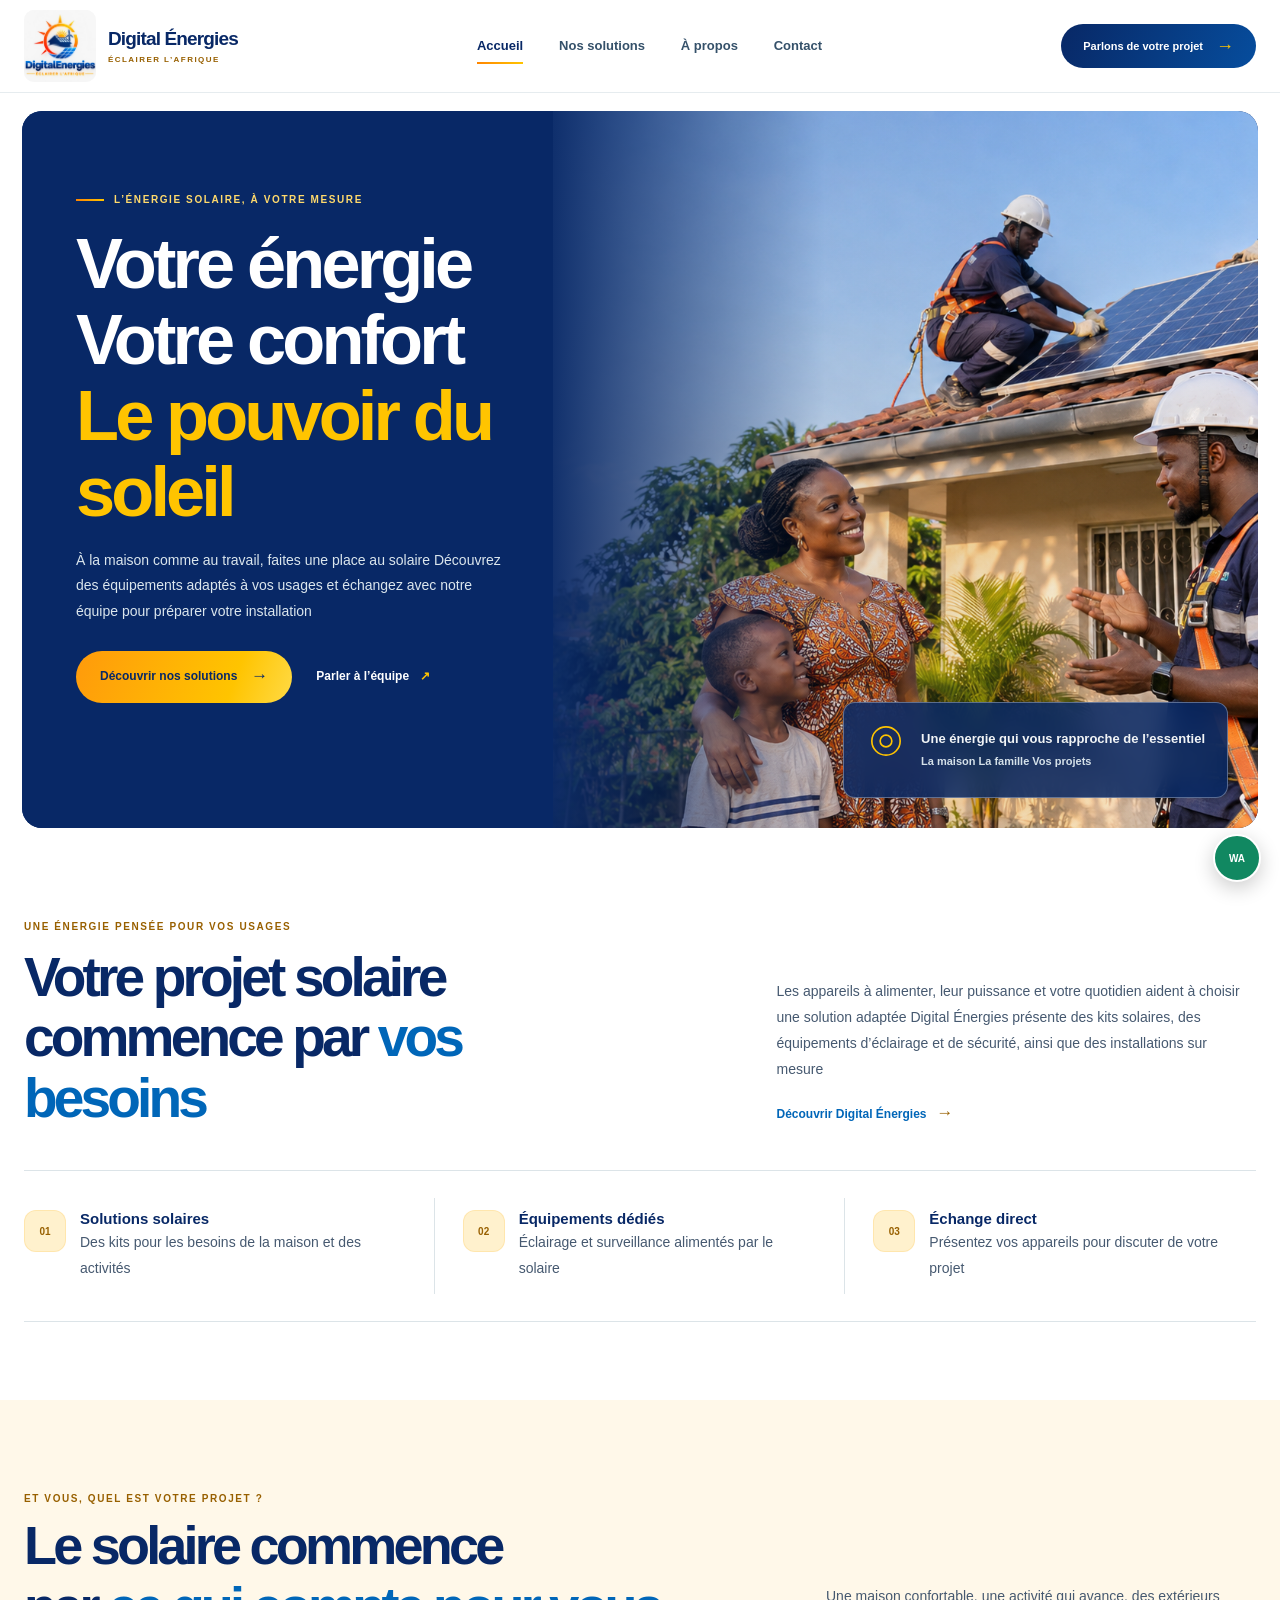
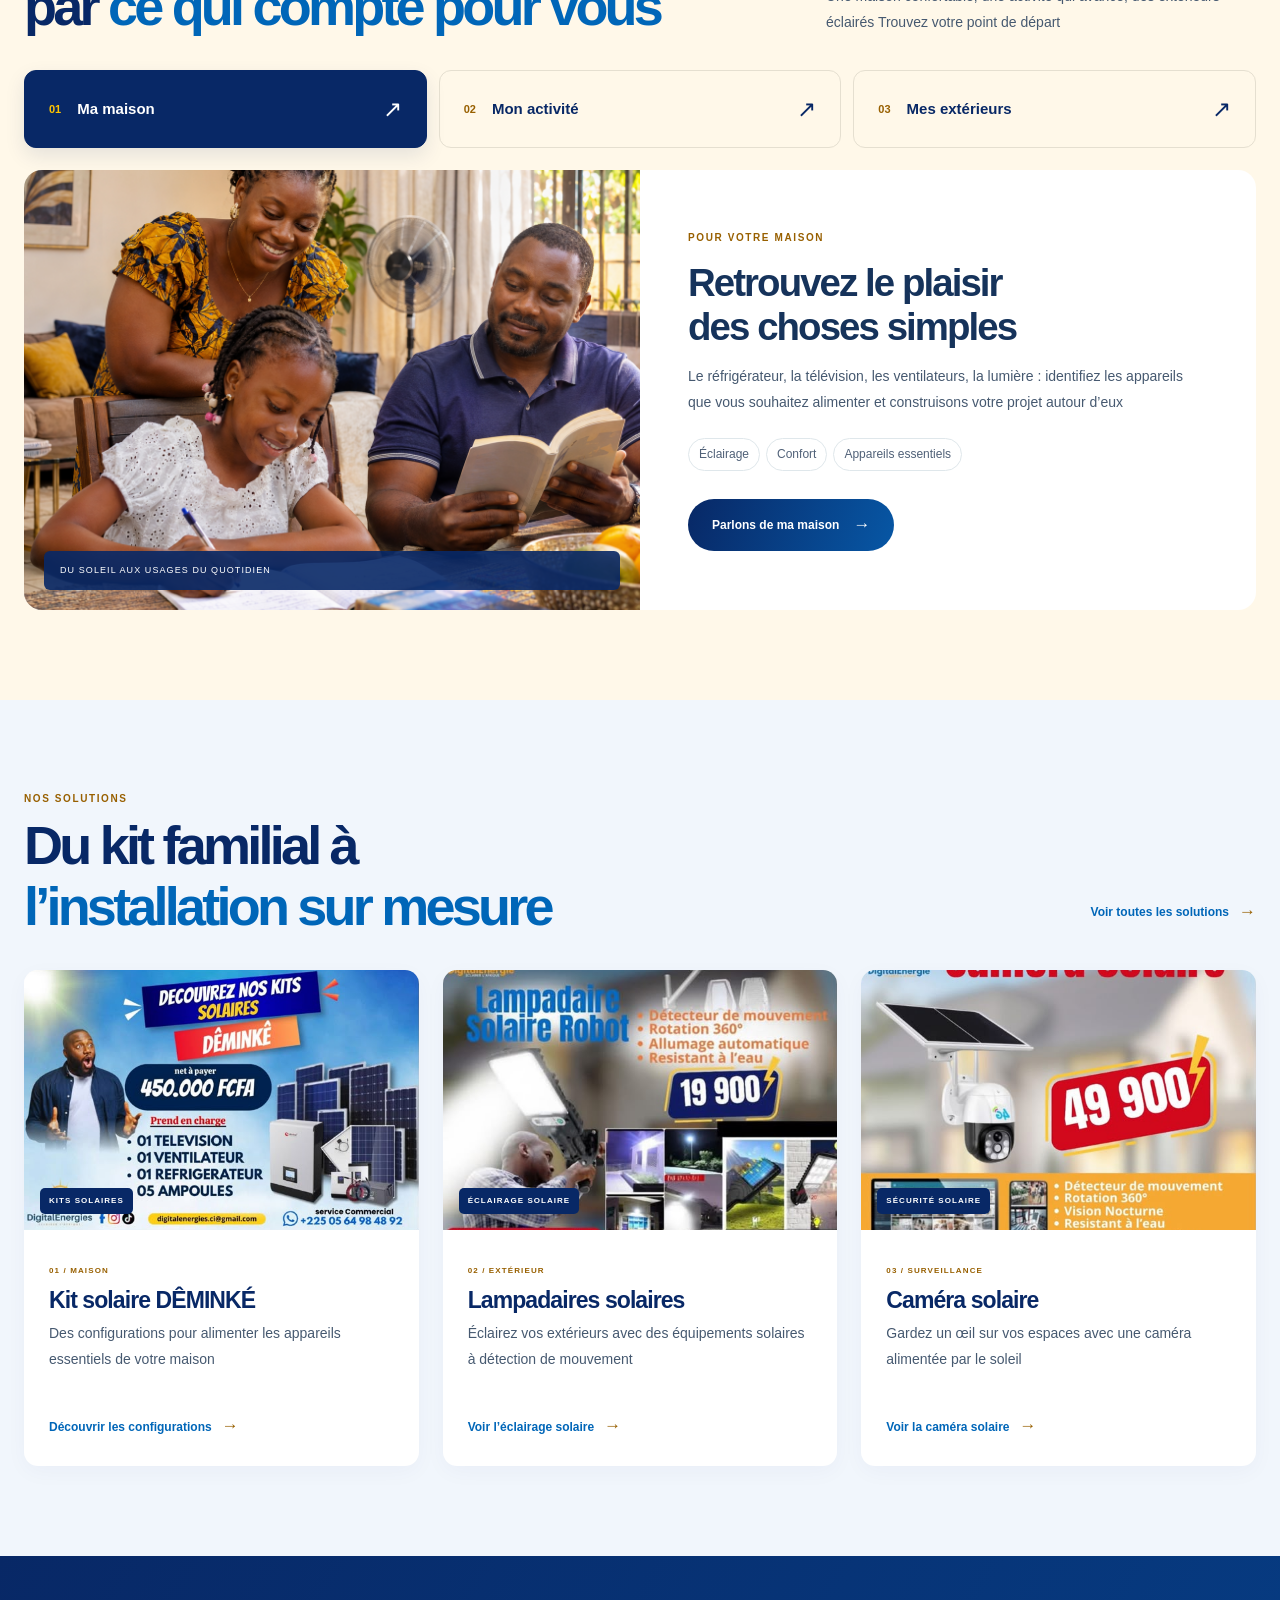
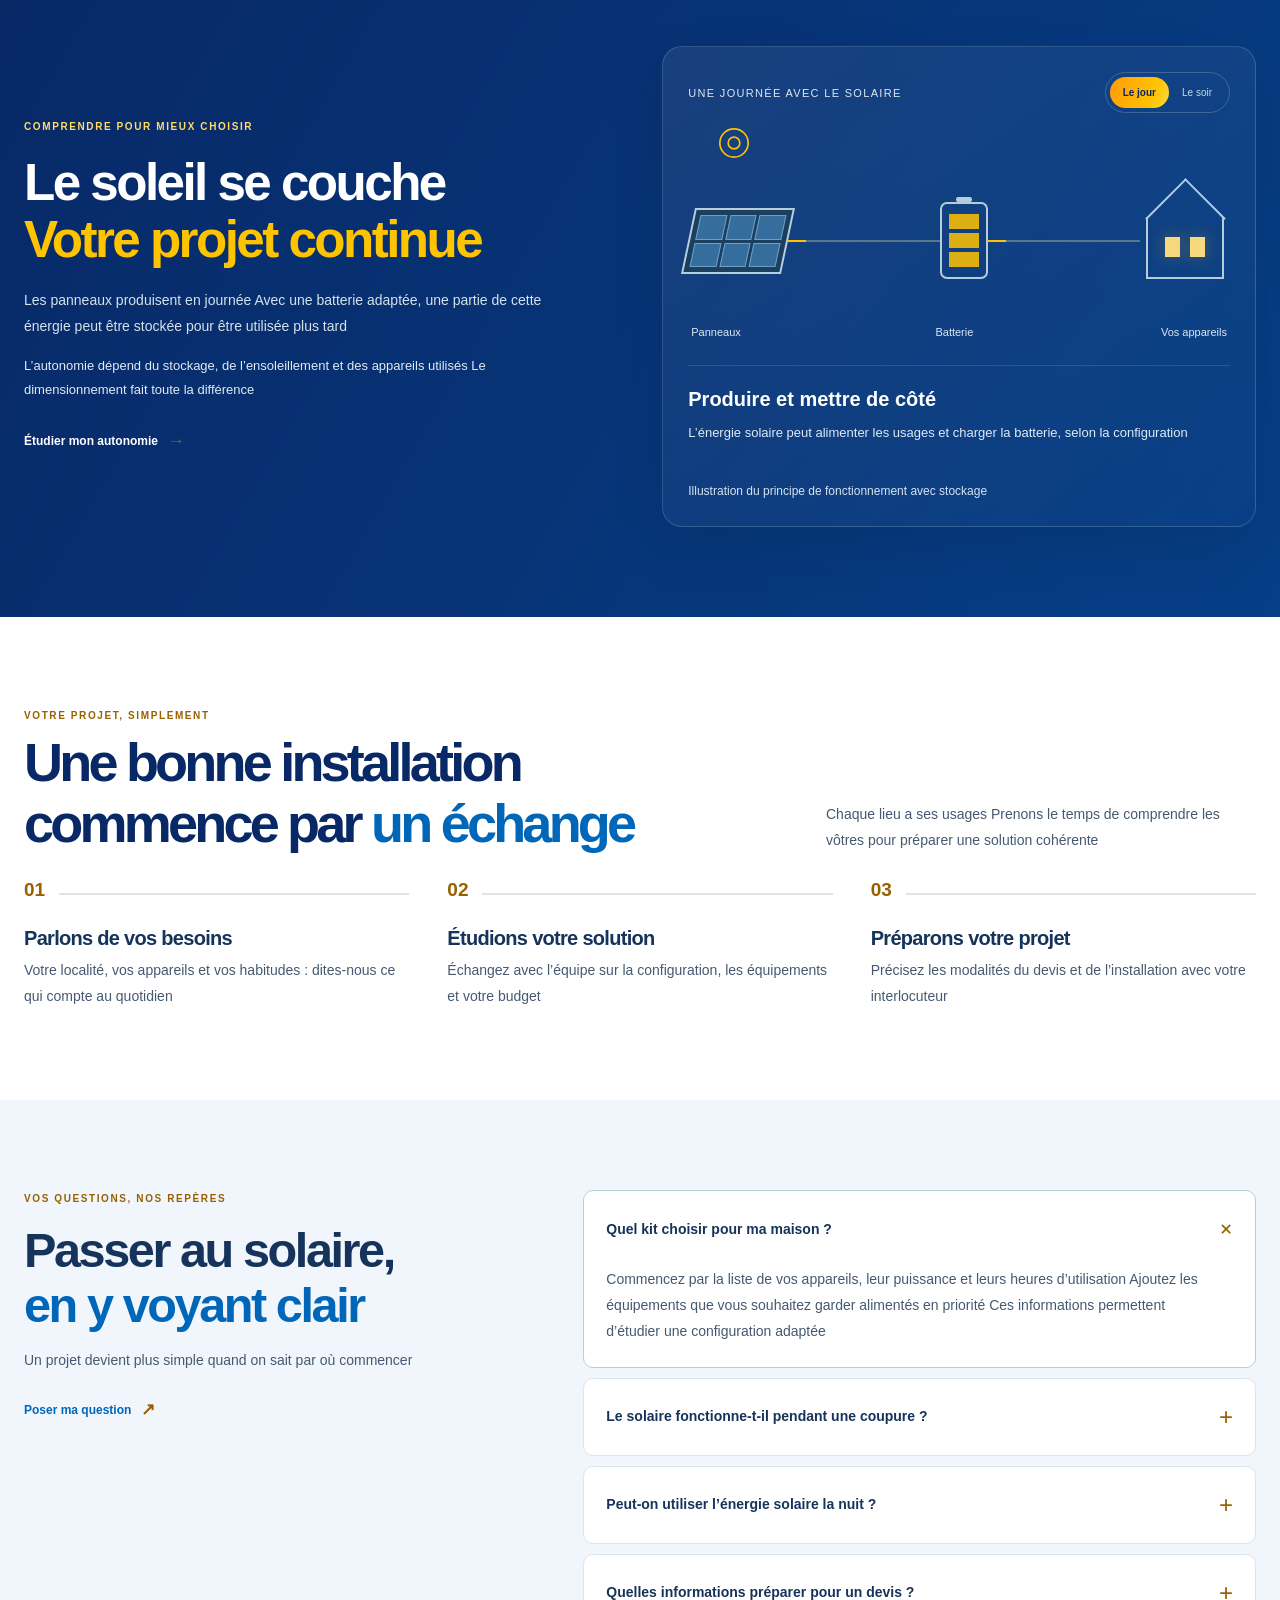
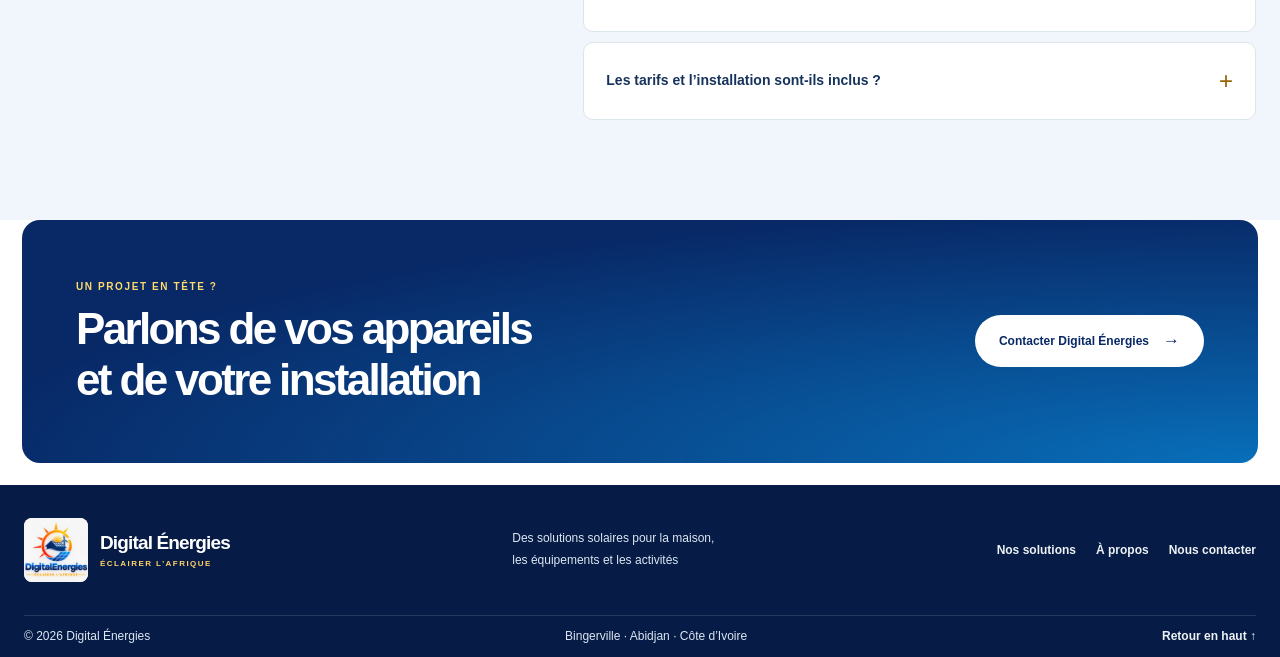
==== commit a3e45735: "Nouveau logo officiel et couleurs" ====
--- a/index.html
+++ b/index.html
@@ -3,9 +3,9 @@
 <head>
   <meta charset="utf-8">
   <meta name="viewport" content="width=device-width, initial-scale=1">
-  <meta name="theme-color" content="#102e50">
+  <meta name="theme-color" content="#082866">
   <meta http-equiv="Content-Security-Policy" content="default-src 'self'; img-src 'self' data:; style-src 'self' 'unsafe-inline' https://fonts.googleapis.com; font-src 'self' https://fonts.gstatic.com; script-src 'self'; base-uri 'self'; form-action 'self'; object-src 'none'">
-  <link rel="icon" href="assets/logo-digital-energies.jpg" type="image/jpeg">
+  <link rel="icon" href="assets/logo-officiel-digital-energies.jpeg" type="image/jpeg">
   <link rel="stylesheet" href="style.css">
   <script src="app.js" defer></script>
   <meta name="description" content="Digital Énergies accompagne les projets solaires à Bingerville et à Abidjan : kits, équipements et installations à étudier selon vos besoins">
@@ -14,7 +14,7 @@
 <body id="top" class="home-page">
 <a class="skip-link" href="#contenu">Aller au contenu</a>
 <header class="site-header"><div class="wrap header-inner">
-  <a class="brand" href="index.html" aria-label="Digital Énergies — accueil"><img src="assets/logo-digital-energies.jpg" alt="" width="52" height="52"><span>Digital Énergies<small>ÉCLAIRER L’AFRIQUE</small></span></a>
+  <a class="brand" href="index.html" aria-label="Digital Énergies — accueil"><img src="assets/logo-officiel-digital-energies.jpeg" alt="" width="72" height="72"><span>Digital Énergies<small>ÉCLAIRER L’AFRIQUE</small></span></a>
   <button class="menu-toggle" type="button" aria-expanded="false" aria-controls="main-nav" aria-label="Ouvrir le menu"><i></i><i></i></button>
   <nav class="main-nav" id="main-nav" aria-label="Navigation principale">
     <a href="index.html" aria-current="page">Accueil</a><a href="solutions.html" >Nos solutions</a><a href="a-propos.html" >À propos</a><a href="contact.html" >Contact</a>
@@ -37,7 +37,7 @@
 <section class="energy-section section-space" aria-labelledby="energy-title"><div class="wrap energy-layout"><div class="energy-copy"><p class="eyebrow">COMPRENDRE POUR MIEUX CHOISIR</p><h2 id="energy-title">Le soleil se couche<br><em>Votre projet continue</em></h2><p>Les panneaux produisent en journée Avec une batterie adaptée, une partie de cette énergie peut être stockée pour être utilisée plus tard</p><p class="energy-note">L’autonomie dépend du stockage, de l’ensoleillement et des appareils utilisés Le dimensionnement fait toute la différence</p><a class="text-link" href="contact.html?solution=Kit%20solaire%20sur%20mesure">Étudier mon autonomie <span aria-hidden="true">→</span></a></div><div class="energy-demo" data-energy="day"><div class="energy-demo-top"><span>UNE JOURNÉE AVEC LE SOLAIRE</span><div class="energy-switch" role="group" aria-label="Découvrir le fonctionnement"><button type="button" data-energy-mode="day" aria-pressed="true">Le jour</button><button type="button" data-energy-mode="night" aria-pressed="false">Le soir</button></div></div><div class="energy-scene" aria-hidden="true"><div class="energy-sun"><svg viewBox="0 0 48 48" width="40" height="40" fill="none" stroke="currentColor" stroke-width="2" aria-hidden="true"><circle cx="24" cy="24" r="17"/><circle cx="24" cy="24" r="7"/></svg></div><div class="solar-grid"><i></i><i></i><i></i><i></i><i></i><i></i></div><div class="energy-cable"><span></span></div><div class="battery-shape"><span></span><span></span><span></span></div><div class="energy-cable cable-two"><span></span></div><div class="home-shape"><div class="home-roof"></div><span></span><span></span></div></div><div class="energy-labels"><span>Panneaux</span><span>Batterie</span><span>Vos appareils</span></div><div class="energy-demo-caption" aria-live="polite"><strong id="energy-caption-title">Produire et mettre de côté</strong><p id="energy-caption-text">L’énergie solaire peut alimenter les usages et charger la batterie, selon la configuration</p></div><small>Illustration du principe de fonctionnement avec stockage</small></div></div></section><section class="home-process section-space"><div class="wrap"><div class="section-heading"><div><p class="eyebrow eyebrow-blue">VOTRE PROJET, SIMPLEMENT</p><h2>Une bonne installation<br>commence par <em>un échange</em></h2></div><p class="section-summary">Chaque lieu a ses usages Prenons le temps de comprendre les vôtres pour préparer une solution cohérente</p></div><div class="process-grid"><article><span>01</span><h3>Parlons de vos besoins</h3><p>Votre localité, vos appareils et vos habitudes : dites-nous ce qui compte au quotidien</p></article><article><span>02</span><h3>Étudions votre solution</h3><p>Échangez avec l’équipe sur la configuration, les équipements et votre budget</p></article><article><span>03</span><h3>Préparons votre projet</h3><p>Précisez les modalités du devis et de l’installation avec votre interlocuteur</p></article></div></div></section><section class="home-faq section-space" aria-labelledby="faq-title"><div class="wrap faq-layout"><div class="faq-intro"><p class="eyebrow eyebrow-blue">VOS QUESTIONS, NOS REPÈRES</p><h2 id="faq-title">Passer au solaire,<br><em>en y voyant clair</em></h2><p>Un projet devient plus simple quand on sait par où commencer</p><a class="text-link" href="contact.html">Poser ma question <span aria-hidden="true">↗</span></a></div><div class="faq-list"><details open><summary>Quel kit choisir pour ma maison ?<span aria-hidden="true">+</span></summary><p>Commencez par la liste de vos appareils, leur puissance et leurs heures d’utilisation Ajoutez les équipements que vous souhaitez garder alimentés en priorité Ces informations permettent d’étudier une configuration adaptée</p></details><details><summary>Le solaire fonctionne-t-il pendant une coupure ?<span aria-hidden="true">+</span></summary><p>Cela dépend du système installé Une installation conçue pour le secours, avec un onduleur compatible et un stockage adapté, peut alimenter les circuits prévus pendant une coupure Faites préciser ce fonctionnement dans votre devis</p></details><details><summary>Peut-on utiliser l’énergie solaire la nuit ?<span aria-hidden="true">+</span></summary><p>Les panneaux ne produisent pas la nuit Une batterie permet d’utiliser de l’énergie stockée en journée, dans la limite de sa capacité et de la consommation des appareils</p></details><details><summary>Quelles informations préparer pour un devis ?<span aria-hidden="true">+</span></summary><p>Votre localité, les appareils à alimenter, les horaires d’utilisation et votre objectif d’autonomie Si possible, préparez aussi une facture d’électricité et des informations sur l’espace disponible pour les panneaux</p></details><details><summary>Les tarifs et l’installation sont-ils inclus ?<span aria-hidden="true">+</span></summary><p>Les modalités varient selon les équipements et l’offre Demandez un devis précisant le matériel, la pose, le transport et les garanties applicables L’équipe vous confirmera les prix et les disponibilités</p></details></div></div></section><section class="home-cta"><div class="wrap home-cta-inner"><div><p class="eyebrow">UN PROJET EN TÊTE ?</p><h2>Parlons de vos appareils<br>et de votre installation</h2></div><a class="button button-light" href="contact.html">Contacter Digital Énergies <span aria-hidden="true">→</span></a></div></section>
 </main>
 <footer class="site-footer"><div class="wrap footer-main">
-  <a class="brand footer-brand" href="index.html"><img src="assets/logo-digital-energies.jpg" alt="" width="48" height="48"><span>Digital Énergies<small>ÉCLAIRER L’AFRIQUE</small></span></a>
+  <a class="brand footer-brand" href="index.html"><img src="assets/logo-officiel-digital-energies.jpeg" alt="" width="64" height="64"><span>Digital Énergies<small>ÉCLAIRER L’AFRIQUE</small></span></a>
   <p>Des solutions solaires pour la maison,<br>les équipements et les activités</p>
   <div class="footer-links"><a href="solutions.html">Nos solutions</a><a href="a-propos.html">À propos</a><a href="contact.html">Nous contacter</a></div>
 </div><div class="wrap footer-bottom"><span>© <span id="year">2026</span> Digital Énergies</span><span>Bingerville · Abidjan · Côte d’Ivoire</span><a href="#top">Retour en haut ↑</a></div></footer>
--- a/style.css
+++ b/style.css
@@ -1,38 +1,93 @@
 @import url('https://fonts.googleapis.com/css2?family=DM+Sans:wght@400;500;600;700&family=Manrope:wght@400;500;600;700;800&display=swap');
-:root{--navy:#102e50;--blue:#1d5e8d;--blue-light:#eaf2f7;--gold:#e7b33e;--gold-dark:#bd8d22;--ink:#18344c;--muted:#647584;--line:#dce4e8;--paper:#f5f6f3;--white:#fff;--max:1180px;--shadow:0 18px 44px rgba(16,46,80,.11)}
+:root{--navy:#082866;--blue:#0066b8;--blue-light:#eaf4fc;--gold:#ffc400;--gold-dark:#986000;--orange:#ff8500;--cyan:#009ce3;--brand-solar:linear-gradient(110deg,#ff9a0b 0%,#ffc400 72%,#ffda45 100%);--ink:#16335b;--muted:#465970;--line:#dce4e8;--paper:#f5f8fc;--white:#fff;--max:1180px;--shadow:0 18px 44px rgba(8,40,102,.11)}
 *{box-sizing:border-box}html{scroll-behavior:smooth;scroll-padding-top:100px}body{margin:0;background:#fff;color:var(--ink);font:15px/1.7 'DM Sans',Arial,sans-serif;-webkit-font-smoothing:antialiased}img{display:block;width:100%;max-width:100%;object-fit:cover}a{color:inherit;text-decoration:none}button,input,select,textarea{font:inherit}a:focus-visible,button:focus-visible,input:focus-visible,select:focus-visible,textarea:focus-visible{outline:3px solid var(--gold);outline-offset:3px}.wrap{width:min(var(--max),calc(100% - 48px));margin-inline:auto}.skip-link{position:fixed;z-index:100;top:10px;left:10px;padding:9px 13px;transform:translateY(-150%);background:#fff;color:var(--navy)}.skip-link:focus{transform:none}
-.topbar{background:var(--navy);color:#edf4f7;font-size:11px}.topbar-inner{display:flex;min-height:36px;align-items:center;justify-content:space-between;gap:16px;letter-spacing:.07em}.topbar strong{margin-left:8px;color:var(--gold)}.site-header{position:sticky;z-index:30;top:0;background:rgba(255,255,255,.97);border-bottom:1px solid #e6ecef;backdrop-filter:blur(12px)}.header-inner{display:grid;min-height:82px;grid-template-columns:auto 1fr auto;align-items:center;gap:35px}.brand{display:flex;width:max-content;align-items:center;gap:10px;color:var(--navy);font:800 16px/1.15 'Manrope',sans-serif;letter-spacing:-.045em}.brand img{width:51px;height:51px;border-radius:50%;object-fit:cover;background:#f1f1f1}.brand small{display:block;margin-top:6px;color:var(--gold-dark);font:800 8px/1 'DM Sans',sans-serif;letter-spacing:.18em}.main-nav{display:flex;align-items:center;justify-content:center;gap:clamp(18px,2.8vw,39px)}.main-nav a{position:relative;padding:12px 0;color:#35516a;font-size:12px;font-weight:700;white-space:nowrap}.main-nav a:after{position:absolute;right:100%;bottom:5px;left:0;height:2px;background:var(--gold);content:'';transition:right .22s}.main-nav a:hover:after,.main-nav a[aria-current=page]:after{right:0}.main-nav a[aria-current=page]{color:var(--navy)}.header-cta{display:inline-flex;min-height:44px;align-items:center;gap:13px;padding:0 17px;border-radius:5px;background:var(--navy);color:white;font-size:11px;font-weight:800;transition:background .2s,transform .2s}.header-cta:hover{transform:translateY(-2px);background:var(--blue)}.header-cta span{color:var(--gold);font-size:18px}.menu-toggle{display:none}
-.hero{position:relative;isolation:isolate;display:flex;min-height:clamp(610px,calc(100svh - 118px),800px);align-items:center;overflow:hidden;background:var(--navy);color:white}.hero-image,.hero-shade{position:absolute;z-index:-1;inset:0}.hero-image{background:url('assets/home-installation.png') 68% 48%/cover no-repeat;transform:scale(1.01)}.hero-shade{background:linear-gradient(90deg,rgba(7,28,48,.87) 0%,rgba(9,35,57,.75) 36%,rgba(9,35,57,.26) 70%,rgba(9,35,57,.05) 100%),linear-gradient(0deg,rgba(7,28,48,.45),transparent 38%)}.hero-content{padding:88px 0 114px}.eyebrow{display:flex;align-items:center;gap:10px;margin:0 0 12px;color:#f8d789;font-size:10px;font-weight:800;letter-spacing:.16em}.eyebrow span{width:28px;height:2px;background:var(--gold)}.eyebrow-blue{color:var(--gold-dark)}.hero h1,.page-hero h1{max-width:770px;margin:18px 0;color:#fff;font:700 clamp(54px,8vw,102px)/.98 'Manrope',sans-serif;letter-spacing:-.075em}.hero h1 em,.page-hero h1 em,.section-heading h2 em,.intro h2 em,.about-grid h2 em{color:var(--gold);font-style:normal}.hero-copy{max-width:475px;margin:18px 0 27px;color:#ecf1f4;font-size:15px;line-height:1.8}.hero-actions{display:flex;align-items:center;gap:24px}.button{display:inline-flex;min-height:48px;align-items:center;justify-content:center;gap:14px;padding:0 20px;border:0;border-radius:5px;font-size:11px;font-weight:800;transition:transform .2s,box-shadow .2s,background .2s;cursor:pointer}.button:hover{transform:translateY(-2px);box-shadow:0 10px 24px #0002}.button span{font-size:17px}.button-gold{background:var(--gold);color:var(--navy)}.button-blue{background:var(--navy);color:white}.button-light{background:white;color:var(--navy)}.button-whatsapp{margin-top:24px;background:#118861;color:#fff}.hero-link{color:#fff;font-size:12px;font-weight:700}.hero-link span{margin-left:8px;color:var(--gold)}.hero-caption{position:absolute;right:24px;bottom:22px;left:24px;display:flex;justify-content:space-between;gap:15px;color:#f1f4f6;font-size:8px;font-weight:700;letter-spacing:.14em}
-.section-space{padding:90px 0}.intro{background:var(--paper)}.intro-grid{display:grid;grid-template-columns:1.05fr .8fr;align-items:end;gap:10%}.intro h2,.section-heading h2,.about-grid h2{margin:12px 0 0;color:var(--navy);font:700 clamp(36px,5vw,64px)/1.04 'Manrope',sans-serif;letter-spacing:-.07em}.intro h2 em,.section-heading h2 em,.about-grid h2 em{color:var(--blue)}.intro-copy p,.section-summary,.story-copy p{margin:0 0 17px;color:var(--muted);font-size:13px;line-height:1.9}.text-link{display:inline-flex;align-items:center;gap:10px;color:var(--blue);font-size:11px;font-weight:800}.text-link b,.text-link span{color:var(--gold-dark);font-size:17px;transition:transform .2s}.text-link:hover b,.text-link:hover span{transform:translate(3px,-2px)}.benefit-row{display:grid;grid-template-columns:repeat(3,1fr);gap:16px;margin-top:54px}.benefit-row article{display:flex;gap:14px;align-items:flex-start;padding:21px 20px;border:1px solid #dce4e4;background:#fff}.benefit-icon{display:grid;width:35px;height:35px;flex:none;place-items:center;border-radius:50%;background:#fff3cf;color:var(--gold-dark);font:800 10px 'Manrope',sans-serif}.benefit-row h3{margin:0 0 3px;color:var(--navy);font:700 15px 'Manrope',sans-serif}.benefit-row p{margin:0;color:var(--muted);font-size:10px;line-height:1.6}
-.home-solutions{background:#fff}.section-heading{display:flex;align-items:end;justify-content:space-between;gap:35px;margin-bottom:34px}.section-heading .eyebrow{margin-bottom:8px}.section-heading h2{margin:0;font-size:clamp(34px,4.3vw,54px)}.heading-link{flex:none;margin-bottom:9px}.preview-grid{display:grid;grid-template-columns:repeat(3,1fr);gap:18px}.preview-card{overflow:hidden;border:1px solid var(--line);background:#fff;transition:transform .22s,box-shadow .22s}.preview-card:hover{transform:translateY(-4px);box-shadow:var(--shadow)}.preview-image{position:relative;height:225px;overflow:hidden;background:#e7edf0}.preview-image img{height:100%;transition:transform .5s}.preview-card:hover .preview-image img{transform:scale(1.04)}.image-tag{position:absolute;bottom:12px;left:12px;padding:6px 9px;background:var(--navy);color:#fff;font-size:8px;font-weight:800;letter-spacing:.13em}.preview-copy{padding:21px 20px 24px}.card-number,.kit-label{color:var(--gold-dark);font-size:8px;font-weight:900;letter-spacing:.14em}.preview-copy h3,.value-grid h3{margin:7px 0;color:var(--navy);font:700 20px 'Manrope',sans-serif;letter-spacing:-.04em}.preview-copy p{min-height:46px;margin:0 0 13px;color:var(--muted);font-size:11px;line-height:1.7}.home-cta,.about-cta{padding:48px 0;background:var(--navy);color:white}.home-cta-inner{display:flex;align-items:center;justify-content:space-between;gap:30px}.home-cta h2{margin:8px 0 0;color:white;font:700 clamp(28px,4vw,44px)/1.08 'Manrope',sans-serif;letter-spacing:-.06em}.home-cta .eyebrow{margin:0;color:#f8d789}
+.topbar{background:var(--navy);color:#edf5fc;font-size:11px}.topbar-inner{display:flex;min-height:36px;align-items:center;justify-content:space-between;gap:16px;letter-spacing:.07em}.topbar strong{margin-left:8px;color:var(--gold)}.site-header{position:sticky;z-index:30;top:0;background:rgba(255,255,255,.97);border-bottom:1px solid #e6ecef;backdrop-filter:blur(12px)}.header-inner{display:grid;min-height:82px;grid-template-columns:auto 1fr auto;align-items:center;gap:35px}.brand{display:flex;width:max-content;align-items:center;gap:10px;color:var(--navy);font:800 16px/1.15 'Manrope',sans-serif;letter-spacing:-.045em}.brand img{width:51px;height:51px;border-radius:50%;object-fit:cover;background:#f1f1f1}.brand small{display:block;margin-top:6px;color:var(--gold-dark);font:800 8px/1 'DM Sans',sans-serif;letter-spacing:.18em}.main-nav{display:flex;align-items:center;justify-content:center;gap:clamp(18px,2.8vw,39px)}.main-nav a{position:relative;padding:12px 0;color:#35516a;font-size:12px;font-weight:700;white-space:nowrap}.main-nav a:after{position:absolute;right:100%;bottom:5px;left:0;height:2px;background:var(--gold);content:'';transition:right .22s}.main-nav a:hover:after,.main-nav a[aria-current=page]:after{right:0}.main-nav a[aria-current=page]{color:var(--navy)}.header-cta{display:inline-flex;min-height:44px;align-items:center;gap:13px;padding:0 17px;border-radius:5px;background:var(--navy);color:white;font-size:11px;font-weight:800;transition:background .2s,transform .2s}.header-cta:hover{transform:translateY(-2px);background:var(--blue)}.header-cta span{color:var(--gold);font-size:18px}.menu-toggle{display:none}
+.hero{position:relative;isolation:isolate;display:flex;min-height:clamp(610px,calc(100svh - 118px),800px);align-items:center;overflow:hidden;background:var(--navy);color:white}.hero-image,.hero-shade{position:absolute;z-index:-1;inset:0}.hero-image{background:url('assets/home-installation.png') 68% 48%/cover no-repeat;transform:scale(1.01)}.hero-shade{background:linear-gradient(90deg,rgba(6,24,65,.87) 0%,rgba(8,35,87,.75) 36%,rgba(8,35,87,.26) 70%,rgba(8,35,87,.05) 100%),linear-gradient(0deg,rgba(6,24,65,.45),transparent 38%)}.hero-content{padding:88px 0 114px}.eyebrow{display:flex;align-items:center;gap:10px;margin:0 0 12px;color:#ffda6c;font-size:10px;font-weight:800;letter-spacing:.16em}.eyebrow span{width:28px;height:2px;background:var(--gold)}.eyebrow-blue{color:var(--gold-dark)}.hero h1,.page-hero h1{max-width:770px;margin:18px 0;color:#fff;font:700 clamp(54px,8vw,102px)/.98 'Manrope',sans-serif;letter-spacing:-.075em}.hero h1 em,.page-hero h1 em,.section-heading h2 em,.intro h2 em,.about-grid h2 em{color:var(--gold);font-style:normal}.hero-copy{max-width:475px;margin:18px 0 27px;color:#ecf1f4;font-size:15px;line-height:1.8}.hero-actions{display:flex;align-items:center;gap:24px}.button{display:inline-flex;min-height:48px;align-items:center;justify-content:center;gap:14px;padding:0 20px;border:0;border-radius:5px;font-size:11px;font-weight:800;transition:transform .2s,box-shadow .2s,background .2s;cursor:pointer}.button:hover{transform:translateY(-2px);box-shadow:0 10px 24px #0002}.button span{font-size:17px}.button-gold{background:var(--gold);color:var(--navy)}.button-blue{background:var(--navy);color:white}.button-light{background:white;color:var(--navy)}.button-whatsapp{margin-top:24px;background:#118861;color:#fff}.hero-link{color:#fff;font-size:12px;font-weight:700}.hero-link span{margin-left:8px;color:var(--gold)}.hero-caption{position:absolute;right:24px;bottom:22px;left:24px;display:flex;justify-content:space-between;gap:15px;color:#f1f4f6;font-size:8px;font-weight:700;letter-spacing:.14em}
+.section-space{padding:90px 0}.intro{background:var(--paper)}.intro-grid{display:grid;grid-template-columns:1.05fr .8fr;align-items:end;gap:10%}.intro h2,.section-heading h2,.about-grid h2{margin:12px 0 0;color:var(--navy);font:700 clamp(36px,5vw,64px)/1.04 'Manrope',sans-serif;letter-spacing:-.07em}.intro h2 em,.section-heading h2 em,.about-grid h2 em{color:var(--blue)}.intro-copy p,.section-summary,.story-copy p{margin:0 0 17px;color:var(--muted);font-size:13px;line-height:1.9}.text-link{display:inline-flex;align-items:center;gap:10px;color:var(--blue);font-size:11px;font-weight:800}.text-link b,.text-link span{color:var(--gold-dark);font-size:17px;transition:transform .2s}.text-link:hover b,.text-link:hover span{transform:translate(3px,-2px)}.benefit-row{display:grid;grid-template-columns:repeat(3,1fr);gap:16px;margin-top:54px}.benefit-row article{display:flex;gap:14px;align-items:flex-start;padding:21px 20px;border:1px solid #dce4e4;background:#fff}.benefit-icon{display:grid;width:35px;height:35px;flex:none;place-items:center;border-radius:50%;background:#fff0c6;color:var(--gold-dark);font:800 10px 'Manrope',sans-serif}.benefit-row h3{margin:0 0 3px;color:var(--navy);font:700 15px 'Manrope',sans-serif}.benefit-row p{margin:0;color:var(--muted);font-size:10px;line-height:1.6}
+.home-solutions{background:#fff}.section-heading{display:flex;align-items:end;justify-content:space-between;gap:35px;margin-bottom:34px}.section-heading .eyebrow{margin-bottom:8px}.section-heading h2{margin:0;font-size:clamp(34px,4.3vw,54px)}.heading-link{flex:none;margin-bottom:9px}.preview-grid{display:grid;grid-template-columns:repeat(3,1fr);gap:18px}.preview-card{overflow:hidden;border:1px solid var(--line);background:#fff;transition:transform .22s,box-shadow .22s}.preview-card:hover{transform:translateY(-4px);box-shadow:var(--shadow)}.preview-image{position:relative;height:225px;overflow:hidden;background:#e7edf0}.preview-image img{height:100%;transition:transform .5s}.preview-card:hover .preview-image img{transform:scale(1.04)}.image-tag{position:absolute;bottom:12px;left:12px;padding:6px 9px;background:var(--navy);color:#fff;font-size:8px;font-weight:800;letter-spacing:.13em}.preview-copy{padding:21px 20px 24px}.card-number,.kit-label{color:var(--gold-dark);font-size:8px;font-weight:900;letter-spacing:.14em}.preview-copy h3,.value-grid h3{margin:7px 0;color:var(--navy);font:700 20px 'Manrope',sans-serif;letter-spacing:-.04em}.preview-copy p{min-height:46px;margin:0 0 13px;color:var(--muted);font-size:11px;line-height:1.7}.home-cta,.about-cta{padding:48px 0;background:var(--navy);color:white}.home-cta-inner{display:flex;align-items:center;justify-content:space-between;gap:30px}.home-cta h2{margin:8px 0 0;color:white;font:700 clamp(28px,4vw,44px)/1.08 'Manrope',sans-serif;letter-spacing:-.06em}.home-cta .eyebrow{margin:0;color:#ffda6c}
 .page-hero{padding:70px 0 75px;background:var(--paper)}.page-hero-grid{display:grid;grid-template-columns:.9fr 1.1fr;align-items:center;gap:8%}.page-hero h1{margin:15px 0;color:var(--navy);font-size:clamp(46px,6.5vw,82px)}.page-hero h1 em{color:var(--blue)}.page-hero p:not(.eyebrow){max-width:540px;margin:0 0 22px;color:var(--muted);font-size:14px;line-height:1.85}.page-hero-photo{height:390px;overflow:hidden;box-shadow:var(--shadow)}.page-hero-photo img{height:100%}.page-hero-compact{padding:62px 0;background:linear-gradient(120deg,#eff4f6,#fff9e9)}.page-hero-compact h1{margin-bottom:10px}.page-hero-compact p:not(.eyebrow){max-width:590px}
 .product-section{background:white}.section-summary{max-width:430px;margin:0}.kit-grid{display:grid;grid-template-columns:repeat(3,1fr);gap:16px}.kit-card{padding:24px;border:1px solid var(--line);background:#fff}.kit-card-featured{border-top:3px solid var(--gold);background:#fffdf7}.kit-card h3,.equipment-feature h3{margin:10px 0 3px;color:var(--navy);font:700 22px 'Manrope',sans-serif}.kit-price{margin:4px 0 15px;color:var(--blue);font:800 24px 'Manrope',sans-serif;letter-spacing:-.04em}.kit-price small{font:800 10px 'DM Sans',sans-serif;letter-spacing:.08em}.kit-card ul,.inline-list{margin:0 0 20px;padding:0;list-style:none;color:#4c6275;font-size:11px}.kit-card li,.inline-list li{padding:4px 0;border-bottom:1px solid #edf0f1}.kit-card li:before,.inline-list li:before{padding-right:8px;color:var(--gold-dark);content:'✓'}.kit-card .text-link{margin-top:2px}.equipment-section{background:var(--paper)}.equipment-feature{display:grid;grid-template-columns:1fr 1fr;align-items:stretch;gap:0;background:#fff}.equipment-feature>img{height:100%;min-height:350px;object-fit:cover}.equipment-feature>div{align-self:center;padding:clamp(28px,5vw,55px)}.equipment-feature>div>p:not(.kit-price){margin:0 0 18px;color:var(--muted);font-size:12px;line-height:1.8}.equipment-feature .button{margin-top:3px}.equipment-reverse{grid-template-columns:1fr 1fr}.equipment-reverse>img{order:2}.inline-list{display:grid;grid-template-columns:1fr 1fr;gap:0 14px}.note-band{padding:30px 0;background:#f8edcf}.note-band strong{color:var(--navy);font:700 18px 'Manrope',sans-serif}.note-band p{max-width:720px;margin:6px 0 12px;color:#5e6e7a;font-size:12px}
 .about-story{background:white}.about-grid{display:grid;grid-template-columns:1fr 1fr;gap:10%;align-items:start}.about-grid h2{margin-top:15px}.story-copy p{font-size:14px}.about-values{background:var(--paper)}.value-grid{display:grid;grid-template-columns:repeat(3,1fr);gap:17px}.value-grid article{padding:25px;border:1px solid #dce4e5;background:#fff}.value-grid article>span{color:var(--gold-dark);font:800 11px 'Manrope',sans-serif}.value-grid h3{font-size:18px}.value-grid p{margin:0;color:var(--muted);font-size:11px;line-height:1.75}
-.contact-section{background:var(--paper)}.contact-grid{display:grid;grid-template-columns:.85fr 1fr;gap:9%;align-items:start}.contact-details h2{margin:12px 0;color:var(--navy);font:700 clamp(34px,4.4vw,54px)/1.05 'Manrope',sans-serif;letter-spacing:-.065em}.contact-details>p:not(.eyebrow){max-width:460px;color:var(--muted);font-size:12px;line-height:1.85}.contact-lines{display:grid;gap:15px;margin:27px 0}.contact-lines a,.contact-lines>div{display:grid;gap:2px;width:max-content;max-width:100%}.contact-lines span{color:#82909b;font-size:8px;font-weight:900;letter-spacing:.15em}.contact-lines strong{color:var(--navy);font-size:13px}.request-form{padding:30px;background:#fff;box-shadow:var(--shadow)}.form-heading{display:flex;justify-content:space-between;align-items:center;padding-bottom:13px;border-bottom:1px solid var(--line);color:var(--gold-dark);font-size:9px;font-weight:900;letter-spacing:.16em}.form-heading span:last-child{color:var(--gold);font-size:22px}.request-form label{display:block;margin:14px 0 5px;color:#29445c;font-size:10px;font-weight:800}.request-form select,.request-form input,.request-form textarea{display:block;width:100%;min-height:44px;padding:10px 12px;border:1px solid #d5e0e5;border-radius:3px;background:#fff;color:var(--ink);font-size:11px}.request-form textarea{min-height:92px;resize:vertical}.request-form input::placeholder,.request-form textarea::placeholder{color:#9aa5ac}.request-form .button{width:100%;margin-top:18px}.form-footnote{margin:10px 0 0;color:#83909a;text-align:center;font-size:9px;line-height:1.5}.form-message{display:block;min-height:16px;margin-top:5px;color:var(--gold-dark);font-size:9px;text-align:center}
-.site-footer{background:#0b2137;color:#dce6eb}.footer-main{display:flex;min-height:130px;align-items:center;justify-content:space-between;gap:24px;padding-block:25px}.footer-brand{color:#fff}.footer-brand small{color:var(--gold)}.footer-main>p{margin:0;color:#b6c5ce;font-size:11px;line-height:1.7}.footer-links{display:flex;gap:20px}.footer-links a,.footer-bottom a{color:#ecf1f3;font-size:10px;font-weight:700}.footer-links a:hover,.footer-bottom a:hover{color:var(--gold)}.footer-bottom{display:flex;min-height:42px;align-items:center;justify-content:space-between;gap:15px;border-top:1px solid #ffffff21;color:#aabac4;font-size:9px}.floating-whatsapp{position:fixed;right:19px;bottom:18px;z-index:25;display:grid;width:48px;height:48px;place-items:center;border:2px solid white;border-radius:50%;background:#118861;color:#fff;box-shadow:0 6px 20px #0003;font-size:10px;font-weight:900;transition:transform .2s}.floating-whatsapp:hover{transform:translateY(-3px) scale(1.04)}
+.contact-section{background:var(--paper)}.contact-grid{display:grid;grid-template-columns:.85fr 1fr;gap:9%;align-items:start}.contact-details h2{margin:12px 0;color:var(--navy);font:700 clamp(34px,4.4vw,54px)/1.05 'Manrope',sans-serif;letter-spacing:-.065em}.contact-details>p:not(.eyebrow){max-width:460px;color:var(--muted);font-size:12px;line-height:1.85}.contact-lines{display:grid;gap:15px;margin:27px 0}.contact-lines a,.contact-lines>div{display:grid;gap:2px;width:max-content;max-width:100%}.contact-lines span{color:#506178;font-size:8px;font-weight:900;letter-spacing:.15em}.contact-lines strong{color:var(--navy);font-size:13px}.request-form{padding:30px;background:#fff;box-shadow:var(--shadow)}.form-heading{display:flex;justify-content:space-between;align-items:center;padding-bottom:13px;border-bottom:1px solid var(--line);color:var(--gold-dark);font-size:9px;font-weight:900;letter-spacing:.16em}.form-heading span:last-child{color:var(--gold);font-size:22px}.request-form label{display:block;margin:14px 0 5px;color:#29445c;font-size:10px;font-weight:800}.request-form select,.request-form input,.request-form textarea{display:block;width:100%;min-height:44px;padding:10px 12px;border:1px solid #d5e0e5;border-radius:3px;background:#fff;color:var(--ink);font-size:11px}.request-form textarea{min-height:92px;resize:vertical}.request-form input::placeholder,.request-form textarea::placeholder{color:#506178}.request-form .button{width:100%;margin-top:18px}.form-footnote{margin:10px 0 0;color:#506178;text-align:center;font-size:9px;line-height:1.5}.form-message{display:block;min-height:16px;margin-top:5px;color:var(--gold-dark);font-size:9px;text-align:center}
+.site-footer{background:#061b45;color:#dce6eb}.footer-main{display:flex;min-height:130px;align-items:center;justify-content:space-between;gap:24px;padding-block:25px}.footer-brand{color:#fff}.footer-brand small{color:var(--gold)}.footer-main>p{margin:0;color:#b6c5ce;font-size:11px;line-height:1.7}.footer-links{display:flex;gap:20px}.footer-links a,.footer-bottom a{color:#ecf1f3;font-size:10px;font-weight:700}.footer-links a:hover,.footer-bottom a:hover{color:var(--gold)}.footer-bottom{display:flex;min-height:42px;align-items:center;justify-content:space-between;gap:15px;border-top:1px solid #ffffff21;color:#aabac4;font-size:9px}.floating-whatsapp{position:fixed;right:19px;bottom:18px;z-index:25;display:grid;width:48px;height:48px;place-items:center;border:2px solid white;border-radius:50%;background:#118861;color:#fff;box-shadow:0 6px 20px #0003;font-size:10px;font-weight:900;transition:transform .2s}.floating-whatsapp:hover{transform:translateY(-3px) scale(1.04)}
 @media(max-width:980px){.header-inner{gap:19px}.main-nav{gap:18px}.main-nav a{font-size:11px}.header-cta{padding-inline:12px;font-size:10px}.page-hero-grid{gap:5%}.preview-image{height:190px}}
-@media(max-width:740px){html{scroll-padding-top:72px}.wrap{width:min(var(--max),calc(100% - 36px))}.topbar-inner{min-height:32px;font-size:8px}.topbar-inner a{font-size:8px}.topbar strong{margin-left:4px}.header-inner{position:relative;min-height:72px;grid-template-columns:1fr auto auto;gap:12px}.brand{font-size:14px}.brand img{width:43px;height:43px}.brand small{font-size:7px}.menu-toggle{display:flex;width:39px;height:39px;flex-direction:column;justify-content:center;gap:6px;padding:10px;border:1px solid #ccd7de;border-radius:50%;background:#fff}.menu-toggle i{display:block;width:17px;height:2px;background:var(--navy);transition:transform .2s}.menu-toggle[aria-expanded=true] i:first-child{transform:translateY(4px) rotate(45deg)}.menu-toggle[aria-expanded=true] i:last-child{transform:translateY(-4px) rotate(-45deg)}.main-nav{position:absolute;top:71px;right:-18px;left:-18px;display:none;align-items:stretch;padding:9px 18px 14px;background:#fff;border-top:1px solid var(--line);box-shadow:0 12px 20px #102e5012}.main-nav.is-open{display:flex;flex-direction:column;gap:0}.main-nav a{padding:12px 2px;border-bottom:1px solid #edf0f2;font-size:12px}.main-nav a:after{display:none}.header-cta{min-height:39px;padding:0 10px;font-size:0}.header-cta span{font-size:17px}.hero{min-height:690px;max-height:820px;align-items:flex-end}.hero-image{background-position:68% center}.hero-shade{background:linear-gradient(90deg,rgba(7,28,48,.78),rgba(9,35,57,.35) 100%),linear-gradient(0deg,rgba(7,28,48,.83),transparent 83%)}.hero-content{padding:90px 0 116px}.hero h1{font-size:clamp(48px,12vw,76px)}.hero-copy{max-width:400px;font-size:13px}.hero-actions{align-items:flex-start;flex-direction:column;gap:16px}.hero-caption{right:18px;bottom:17px;left:18px;font-size:6px;letter-spacing:.08em}.section-space{padding:65px 0}.intro-grid,.about-grid,.contact-grid{grid-template-columns:1fr;gap:20px}.intro h2,.section-heading h2,.about-grid h2{font-size:clamp(34px,9vw,48px)}.intro-copy p,.section-summary,.story-copy p{font-size:12px}.benefit-row{grid-template-columns:1fr;gap:9px;margin-top:30px}.benefit-row article{padding:15px}.section-heading{display:block;margin-bottom:24px}.heading-link{margin-top:16px}.preview-grid{grid-template-columns:1fr;gap:13px}.preview-image{height:230px}.preview-copy p{min-height:0}.home-cta-inner{align-items:flex-start;flex-direction:column;gap:20px}.home-cta{padding:36px 0}.page-hero{padding:48px 0 54px}.page-hero-grid{grid-template-columns:1fr;gap:28px}.page-hero h1{font-size:clamp(46px,12vw,68px)}.page-hero-photo{height:260px}.page-hero p:not(.eyebrow){font-size:12px}.kit-grid,.value-grid{grid-template-columns:1fr;gap:11px}.kit-card{padding:21px}.equipment-feature,.equipment-reverse{grid-template-columns:1fr}.equipment-feature>img{height:240px;min-height:0}.equipment-reverse>img{order:0}.equipment-feature>div{padding:24px}.note-band{padding:24px 0}.contact-details h2{font-size:39px}.request-form{padding:23px 18px}.footer-main{align-items:flex-start;flex-direction:column;gap:17px;padding-block:25px}.footer-links{flex-wrap:wrap;gap:12px 18px}.footer-bottom{min-height:55px;flex-wrap:wrap;justify-content:flex-start;padding-block:10px}.footer-bottom span:nth-child(2){order:3;flex-basis:100%}.floating-whatsapp{right:13px;bottom:13px;width:44px;height:44px}}
+@media(max-width:740px){html{scroll-padding-top:72px}.wrap{width:min(var(--max),calc(100% - 36px))}.topbar-inner{min-height:32px;font-size:8px}.topbar-inner a{font-size:8px}.topbar strong{margin-left:4px}.header-inner{position:relative;min-height:72px;grid-template-columns:1fr auto auto;gap:12px}.brand{font-size:14px}.brand img{width:43px;height:43px}.brand small{font-size:7px}.menu-toggle{display:flex;width:39px;height:39px;flex-direction:column;justify-content:center;gap:6px;padding:10px;border:1px solid #ccd7de;border-radius:50%;background:#fff}.menu-toggle i{display:block;width:17px;height:2px;background:var(--navy);transition:transform .2s}.menu-toggle[aria-expanded=true] i:first-child{transform:translateY(4px) rotate(45deg)}.menu-toggle[aria-expanded=true] i:last-child{transform:translateY(-4px) rotate(-45deg)}.main-nav{position:absolute;top:71px;right:-18px;left:-18px;display:none;align-items:stretch;padding:9px 18px 14px;background:#fff;border-top:1px solid var(--line);box-shadow:0 12px 20px #08286612}.main-nav.is-open{display:flex;flex-direction:column;gap:0}.main-nav a{padding:12px 2px;border-bottom:1px solid #edf0f2;font-size:12px}.main-nav a:after{display:none}.header-cta{min-height:39px;padding:0 10px;font-size:0}.header-cta span{font-size:17px}.hero{min-height:690px;max-height:820px;align-items:flex-end}.hero-image{background-position:68% center}.hero-shade{background:linear-gradient(90deg,rgba(6,24,65,.78),rgba(8,35,87,.35) 100%),linear-gradient(0deg,rgba(6,24,65,.83),transparent 83%)}.hero-content{padding:90px 0 116px}.hero h1{font-size:clamp(48px,12vw,76px)}.hero-copy{max-width:400px;font-size:13px}.hero-actions{align-items:flex-start;flex-direction:column;gap:16px}.hero-caption{right:18px;bottom:17px;left:18px;font-size:6px;letter-spacing:.08em}.section-space{padding:65px 0}.intro-grid,.about-grid,.contact-grid{grid-template-columns:1fr;gap:20px}.intro h2,.section-heading h2,.about-grid h2{font-size:clamp(34px,9vw,48px)}.intro-copy p,.section-summary,.story-copy p{font-size:12px}.benefit-row{grid-template-columns:1fr;gap:9px;margin-top:30px}.benefit-row article{padding:15px}.section-heading{display:block;margin-bottom:24px}.heading-link{margin-top:16px}.preview-grid{grid-template-columns:1fr;gap:13px}.preview-image{height:230px}.preview-copy p{min-height:0}.home-cta-inner{align-items:flex-start;flex-direction:column;gap:20px}.home-cta{padding:36px 0}.page-hero{padding:48px 0 54px}.page-hero-grid{grid-template-columns:1fr;gap:28px}.page-hero h1{font-size:clamp(46px,12vw,68px)}.page-hero-photo{height:260px}.page-hero p:not(.eyebrow){font-size:12px}.kit-grid,.value-grid{grid-template-columns:1fr;gap:11px}.kit-card{padding:21px}.equipment-feature,.equipment-reverse{grid-template-columns:1fr}.equipment-feature>img{height:240px;min-height:0}.equipment-reverse>img{order:0}.equipment-feature>div{padding:24px}.note-band{padding:24px 0}.contact-details h2{font-size:39px}.request-form{padding:23px 18px}.footer-main{align-items:flex-start;flex-direction:column;gap:17px;padding-block:25px}.footer-links{flex-wrap:wrap;gap:12px 18px}.footer-bottom{min-height:55px;flex-wrap:wrap;justify-content:flex-start;padding-block:10px}.footer-bottom span:nth-child(2){order:3;flex-basis:100%}.floating-whatsapp{right:13px;bottom:13px;width:44px;height:44px}}
 @media(prefers-reduced-motion:reduce){html{scroll-behavior:auto}*,*:before,*:after{transition-duration:.01ms!important;animation-duration:.01ms!important;animation-iteration-count:1!important}}
 
 /* Accueil : composition et hiérarchie visuelle */
-.home-page{--max:1240px}.home-page .header-inner{min-height:92px}.home-page .brand{font-size:19px}.home-page .main-nav a{font-size:13px}.home-page .header-cta{border-radius:100px;padding-inline:22px}.home-page .hero{min-height:700px;margin:18px 22px 0;border-radius:20px;align-items:center}.home-page .hero-image{left:43%;background-position:60% center;transform:none}.home-page .hero-shade{background:linear-gradient(90deg,#102e50 34%,rgba(16,46,80,.95) 43%,rgba(16,46,80,.1) 65%,transparent 100%)}.home-page .hero-content{padding:80px 30px 125px}.home-page .hero h1{max-width:690px;font-size:clamp(48px,5.5vw,78px);line-height:1.08;letter-spacing:-.055em}.home-page .hero h1 em{display:inline-block;max-width:550px}.home-page .hero-copy{max-width:440px;font-size:14px;color:#dbe6ed}.home-page .hero .eyebrow{font-size:10px}.home-page .button{min-height:52px;border-radius:100px;font-size:12px;padding-inline:24px}.home-page .hero-caption{left:auto;right:30px;bottom:30px;max-width:390px;align-items:center;justify-content:flex-start;padding:18px 22px;border:1px solid #ffffff50;border-radius:12px;background:#102e50d9;backdrop-filter:blur(12px);letter-spacing:0}.hero-caption .caption-sun{font-size:34px;color:var(--gold)}.home-page .hero-caption strong{display:block;font-size:13px;line-height:1.5}.home-page .hero-caption div>span{display:block;margin-top:4px;font-size:11px;color:#d5e1e9}.home-page .intro{background:white;padding-bottom:78px}.home-page .intro h2{font-size:clamp(36px,4.3vw,58px);line-height:1.1}.home-page .intro-copy p{font-size:14px}.home-page .benefit-row{gap:0;margin-top:42px;padding:27px 0;border-block:1px solid var(--line)}.home-page .benefit-row article{border:0;border-right:1px solid var(--line);padding:12px 28px;background:transparent}.home-page .benefit-row article:first-child{padding-left:0}.home-page .benefit-row article:last-child{border-right:0}.home-page .benefit-icon{width:42px;height:42px;border-radius:12px}.home-page .benefit-row p{font-size:12px}.home-page .home-solutions{background:#f2f5f5}.home-page .preview-grid{gap:24px}.home-page .preview-card{border:0;border-radius:14px;box-shadow:0 6px 22px #102e5009}.home-page .preview-image{height:260px}.home-page .preview-copy{padding:25px}.home-page .preview-copy h3{font-size:23px}.home-page .preview-copy p{font-size:13px;min-height:65px}.home-page .image-tag{border-radius:5px;bottom:16px;left:16px}.home-page .text-link{font-size:12px}.home-process{background:#fff}.process-grid{display:grid;grid-template-columns:repeat(3,1fr);gap:38px;margin-top:40px}.process-grid article{position:relative;border-top:2px solid var(--line);padding-top:24px}.process-grid article>span{position:absolute;top:-16px;background:#fff;padding-right:14px;color:var(--gold-dark);font:800 19px 'Manrope',sans-serif}.process-grid h3{margin:8px 0;font:700 20px 'Manrope',sans-serif;letter-spacing:-.035em}.process-grid p{margin:0;color:var(--muted);font-size:13px;line-height:1.8}.home-page .home-cta{margin:0 22px 22px;border-radius:18px;padding:58px 30px;background:radial-gradient(ellipse at right bottom,#23638c,transparent 70%),var(--navy)}.home-page .home-cta h2{line-height:1.16}.home-page .section-heading h2{line-height:1.12}
+.home-page{--max:1240px}.home-page .header-inner{min-height:92px}.home-page .brand{font-size:19px}.home-page .main-nav a{font-size:13px}.home-page .header-cta{border-radius:100px;padding-inline:22px}.home-page .hero{min-height:700px;margin:18px 22px 0;border-radius:20px;align-items:center}.home-page .hero-image{left:43%;background-position:60% center;transform:none}.home-page .hero-shade{background:linear-gradient(90deg,#082866 34%,rgba(8,40,102,.95) 43%,rgba(8,40,102,.1) 65%,transparent 100%)}.home-page .hero-content{padding:80px 30px 125px}.home-page .hero h1{max-width:690px;font-size:clamp(48px,5.5vw,78px);line-height:1.08;letter-spacing:-.055em}.home-page .hero h1 em{display:inline-block;max-width:550px}.home-page .hero-copy{max-width:440px;font-size:14px;color:#dbe6ed}.home-page .hero .eyebrow{font-size:10px}.home-page .button{min-height:52px;border-radius:100px;font-size:12px;padding-inline:24px}.home-page .hero-caption{left:auto;right:30px;bottom:30px;max-width:390px;align-items:center;justify-content:flex-start;padding:18px 22px;border:1px solid #ffffff50;border-radius:12px;background:#082866d9;backdrop-filter:blur(12px);letter-spacing:0}.hero-caption .caption-sun{font-size:34px;color:var(--gold)}.home-page .hero-caption strong{display:block;font-size:13px;line-height:1.5}.home-page .hero-caption div>span{display:block;margin-top:4px;font-size:11px;color:#d5e1e9}.home-page .intro{background:white;padding-bottom:78px}.home-page .intro h2{font-size:clamp(36px,4.3vw,58px);line-height:1.1}.home-page .intro-copy p{font-size:14px}.home-page .benefit-row{gap:0;margin-top:42px;padding:27px 0;border-block:1px solid var(--line)}.home-page .benefit-row article{border:0;border-right:1px solid var(--line);padding:12px 28px;background:transparent}.home-page .benefit-row article:first-child{padding-left:0}.home-page .benefit-row article:last-child{border-right:0}.home-page .benefit-icon{width:42px;height:42px;border-radius:12px}.home-page .benefit-row p{font-size:12px}.home-page .home-solutions{background:#f1f6fc}.home-page .preview-grid{gap:24px}.home-page .preview-card{border:0;border-radius:14px;box-shadow:0 6px 22px #08286609}.home-page .preview-image{height:260px}.home-page .preview-copy{padding:25px}.home-page .preview-copy h3{font-size:23px}.home-page .preview-copy p{font-size:13px;min-height:65px}.home-page .image-tag{border-radius:5px;bottom:16px;left:16px}.home-page .text-link{font-size:12px}.home-process{background:#fff}.process-grid{display:grid;grid-template-columns:repeat(3,1fr);gap:38px;margin-top:40px}.process-grid article{position:relative;border-top:2px solid var(--line);padding-top:24px}.process-grid article>span{position:absolute;top:-16px;background:#fff;padding-right:14px;color:var(--gold-dark);font:800 19px 'Manrope',sans-serif}.process-grid h3{margin:8px 0;font:700 20px 'Manrope',sans-serif;letter-spacing:-.035em}.process-grid p{margin:0;color:var(--muted);font-size:13px;line-height:1.8}.home-page .home-cta{margin:0 22px 22px;border-radius:18px;padding:58px 30px;background:radial-gradient(ellipse at right bottom,#087ac0,transparent 70%),var(--navy)}.home-page .home-cta h2{line-height:1.16}.home-page .section-heading h2{line-height:1.12}
 @media(max-width:980px){.home-page .hero{margin:12px 12px 0}.home-page .hero-content{padding-inline:12px}.home-page .hero-caption{max-width:320px;right:22px}.home-page .benefit-row article{padding-inline:18px}.home-page .preview-copy{padding:20px}.home-page .preview-copy h3{font-size:20px}}
-@media(max-width:740px){.home-page .header-inner{min-height:76px}.home-page .brand{font-size:15px}.home-page .main-nav{top:75px}.home-page .header-cta{padding-inline:12px}.home-page .hero{min-height:790px;align-items:flex-end;border-radius:14px}.home-page .hero-image{inset:0;background-position:65% 28%}.home-page .hero-shade{background:linear-gradient(0deg,#102e50 0%,#102e50ed 35%,#102e5050 75%,#102e5020)}.home-page .hero-content{padding:270px 5px 42px}.home-page .hero h1{font-size:clamp(38px,9.8vw,60px);max-width:550px;line-height:1.08}.home-page .hero-copy{font-size:13px}.home-page .hero-caption{display:none}.home-page .hero-actions{gap:20px}.home-page .intro{padding-bottom:54px}.home-page .benefit-row{padding:10px 0;gap:0;margin-top:25px}.home-page .benefit-row article,.home-page .benefit-row article:first-child{padding:18px 0;border-right:0;border-bottom:1px solid var(--line)}.home-page .benefit-row article:last-child{border-bottom:0}.home-page .preview-image{height:240px}.home-page .preview-copy p{min-height:0}.process-grid{grid-template-columns:1fr;gap:38px}.home-page .home-cta{margin:0 12px 12px;padding:38px 6px;border-radius:14px}.home-page .home-cta h2{font-size:30px}}
+@media(max-width:740px){.home-page .header-inner{min-height:76px}.home-page .brand{font-size:15px}.home-page .main-nav{top:75px}.home-page .header-cta{padding-inline:12px}.home-page .hero{min-height:790px;align-items:flex-end;border-radius:14px}.home-page .hero-image{inset:0;background-position:65% 28%}.home-page .hero-shade{background:linear-gradient(0deg,#082866 0%,#082866ed 35%,#08286650 75%,#08286620)}.home-page .hero-content{padding:270px 5px 42px}.home-page .hero h1{font-size:clamp(38px,9.8vw,60px);max-width:550px;line-height:1.08}.home-page .hero-copy{font-size:13px}.home-page .hero-caption{display:none}.home-page .hero-actions{gap:20px}.home-page .intro{padding-bottom:54px}.home-page .benefit-row{padding:10px 0;gap:0;margin-top:25px}.home-page .benefit-row article,.home-page .benefit-row article:first-child{padding:18px 0;border-right:0;border-bottom:1px solid var(--line)}.home-page .benefit-row article:last-child{border-bottom:0}.home-page .preview-image{height:240px}.home-page .preview-copy p{min-height:0}.process-grid{grid-template-columns:1fr;gap:38px}.home-page .home-cta{margin:0 12px 12px;padding:38px 6px;border-radius:14px}.home-page .home-cta h2{font-size:30px}}
 
-[hidden]{display:none!important}.needs-section{background:#fff9ed}.needs-selector{display:grid;grid-template-columns:repeat(3,1fr);gap:12px;margin-bottom:22px}.need-choice{display:flex;align-items:center;gap:16px;min-height:78px;padding:18px 24px;border:1px solid #e5dfd0;border-radius:12px;background:transparent;color:var(--navy);font-weight:700;text-align:left;cursor:pointer;transition:background .2s,box-shadow .2s}.need-choice>span{color:var(--gold-dark);font-size:11px}.need-choice b{margin-left:auto;font-size:23px;font-weight:400}.need-choice:hover{background:#fff}.need-choice.is-selected{background:var(--navy);border-color:var(--navy);color:#fff;box-shadow:0 8px 20px #102e501a}.need-choice.is-selected>span{color:var(--gold)}.needs-feature{display:grid;grid-template-columns:1fr 1fr;overflow:hidden;border-radius:18px;background:#fff}.needs-photo{position:relative;min-height:440px}.needs-photo img{height:100%;position:absolute;inset:0;object-position:38% center}.needs-photo>span{position:absolute;bottom:20px;left:20px;right:20px;border-radius:6px;background:#102e50e6;color:#fff;padding:12px 16px;font-size:9px;letter-spacing:.12em}.needs-content{display:flex;align-items:center;padding:48px}.needs-content h3{font:700 clamp(28px,3vw,42px)/1.15 'Manrope',sans-serif;letter-spacing:-.05em;margin:15px 0}.needs-content p:not(.eyebrow){color:var(--muted);font-size:14px;line-height:1.85}.need-tags{display:flex;flex-wrap:wrap;gap:6px;margin:22px 0 28px}.need-tags span{border:1px solid #dfe7eb;border-radius:30px;padding:5px 10px;color:#587082;font-size:10px}.energy-section{background:#102e50;color:#fff;overflow:hidden}.energy-layout{display:grid;grid-template-columns:1fr 1.1fr;gap:8%;align-items:center}.energy-copy h2{font:700 clamp(34px,4vw,54px)/1.1 'Manrope',sans-serif;letter-spacing:-.05em;margin:20px 0}.energy-copy h2 em{font-style:normal;color:var(--gold)}.energy-copy>p:not(.eyebrow){font-size:14px;color:#d6e2ea;line-height:1.85}.energy-copy .energy-note{font-size:12px!important;color:#aebfce!important}.energy-copy .text-link{color:#fff;margin-top:12px}.energy-demo{padding:25px;border:1px solid #ffffff26;border-radius:20px;background:linear-gradient(145deg,#ffffff12,#ffffff03);box-shadow:0 20px 50px #071e3329}.energy-demo-top{display:flex;align-items:center;justify-content:space-between;gap:12px}.energy-demo-top>span{font-size:8px;letter-spacing:.12em;color:#bfd0dd}.energy-switch{display:flex;flex:none;padding:4px;border:1px solid #ffffff30;border-radius:30px}.energy-switch button{border:0;background:transparent;color:#c8d9e6;border-radius:22px;font-size:10px;padding:7px 13px;cursor:pointer}.energy-switch button[aria-pressed=true]{background:var(--gold);color:var(--navy);font-weight:800}.energy-scene{position:relative;display:flex;align-items:center;justify-content:space-between;gap:0;height:210px;padding-top:45px}.energy-sun{position:absolute;left:26px;top:10px;color:var(--gold);font-size:46px;line-height:1;transition:opacity .4s,transform .4s}.solar-grid{width:100px;height:66px;display:grid;grid-template-columns:repeat(3,1fr);gap:3px;padding:5px;border:2px solid #b6cede;background:#1c3f5f;transform:skew(-12deg);flex:none}.solar-grid i{background:#356e9c;border:1px solid #6c9fc5}.energy-cable{position:relative;height:2px;background:#5a768b;flex:1;min-width:12px;overflow:hidden}.energy-cable>span{position:absolute;width:18px;height:2px;background:var(--gold);animation:energy-flow 2s linear infinite}.battery-shape{position:relative;width:48px;height:77px;padding:10px 7px;border:2px solid #b5ccdb;border-radius:7px;display:flex;flex-direction:column;gap:4px;flex:none}.battery-shape:before{position:absolute;top:-7px;left:14px;width:16px;height:5px;border-radius:2px;background:#b5ccdb;content:''}.battery-shape span{flex:1;background:var(--gold);opacity:.85}.home-shape{position:relative;display:flex;gap:10px;align-items:center;justify-content:center;width:78px;height:62px;border:2px solid #b5ccdb;border-top:0;flex:none;margin:14px 6px 0}.home-roof{position:absolute;top:-27px;width:57px;height:57px;border-left:2px solid #b5ccdb;border-top:2px solid #b5ccdb;transform:rotate(45deg)}.home-shape>span{z-index:1;width:15px;height:20px;background:#f7d87f;box-shadow:0 0 18px #e7b33e45}.energy-labels{display:flex;justify-content:space-between;color:#b9cfdf;font-size:10px;padding:0 3px 23px;border-bottom:1px solid #ffffff20}.energy-labels span:nth-child(2){margin-left:7px}.energy-demo-caption{min-height:115px;padding-top:22px}.energy-demo-caption strong{font:700 20px 'Manrope',sans-serif}.energy-demo-caption p{margin:8px 0;color:#bbcedd;font-size:12px;line-height:1.7}.energy-demo>small{display:block;font-size:9px;color:#8faabe}.energy-demo[data-energy=night] .energy-sun{opacity:.18;transform:translateY(12px)}.energy-demo[data-energy=night] .solar-grid{opacity:.35}.energy-demo[data-energy=night] .energy-cable:not(.cable-two)>span{animation:none;opacity:0}.energy-demo[data-energy=night] .battery-shape span:last-child{opacity:.15}@keyframes energy-flow{from{left:-18px}to{left:100%}}.home-faq{background:#f2f5f5}.faq-layout{display:grid;grid-template-columns:.8fr 1.2fr;gap:9%}.faq-intro h2{font:700 clamp(32px,3.8vw,49px)/1.12 'Manrope',sans-serif;letter-spacing:-.05em;margin:16px 0}.faq-intro h2 em{color:var(--blue);font-style:normal}.faq-intro>p:not(.eyebrow){color:var(--muted);font-size:14px;margin-bottom:22px}.faq-list details{padding:0 22px;margin-bottom:10px;border:1px solid #dce5e9;border-radius:10px;background:#fff}.faq-list summary{display:flex;justify-content:space-between;gap:18px;align-items:center;padding:20px 0;list-style:none;cursor:pointer;font:700 14px/1.5 'Manrope',sans-serif}.faq-list summary::-webkit-details-marker{display:none}.faq-list summary>span{font-size:24px;font-weight:400;color:var(--gold-dark);transition:transform .2s}.faq-list details[open] summary>span{transform:rotate(45deg)}.faq-list details[open]{border-color:#b9cdd8}.faq-list details p{font-size:13px;line-height:1.85;color:var(--muted);margin:0;padding:0 26px 22px 0}
+[hidden]{display:none!important}.needs-section{background:#fff8e9}.needs-selector{display:grid;grid-template-columns:repeat(3,1fr);gap:12px;margin-bottom:22px}.need-choice{display:flex;align-items:center;gap:16px;min-height:78px;padding:18px 24px;border:1px solid #e5dfd0;border-radius:12px;background:transparent;color:var(--navy);font-weight:700;text-align:left;cursor:pointer;transition:background .2s,box-shadow .2s}.need-choice>span{color:var(--gold-dark);font-size:11px}.need-choice b{margin-left:auto;font-size:23px;font-weight:400}.need-choice:hover{background:#fff}.need-choice.is-selected{background:var(--navy);border-color:var(--navy);color:#fff;box-shadow:0 8px 20px #0828661a}.need-choice.is-selected>span{color:var(--gold)}.needs-feature{display:grid;grid-template-columns:1fr 1fr;overflow:hidden;border-radius:18px;background:#fff}.needs-photo{position:relative;min-height:440px}.needs-photo img{height:100%;position:absolute;inset:0;object-position:38% center}.needs-photo>span{position:absolute;bottom:20px;left:20px;right:20px;border-radius:6px;background:#082866e6;color:#fff;padding:12px 16px;font-size:9px;letter-spacing:.12em}.needs-content{display:flex;align-items:center;padding:48px}.needs-content h3{font:700 clamp(28px,3vw,42px)/1.15 'Manrope',sans-serif;letter-spacing:-.05em;margin:15px 0}.needs-content p:not(.eyebrow){color:var(--muted);font-size:14px;line-height:1.85}.need-tags{display:flex;flex-wrap:wrap;gap:6px;margin:22px 0 28px}.need-tags span{border:1px solid #dfe7eb;border-radius:30px;padding:5px 10px;color:#587082;font-size:10px}.energy-section{background:#082866;color:#fff;overflow:hidden}.energy-layout{display:grid;grid-template-columns:1fr 1.1fr;gap:8%;align-items:center}.energy-copy h2{font:700 clamp(34px,4vw,54px)/1.1 'Manrope',sans-serif;letter-spacing:-.05em;margin:20px 0}.energy-copy h2 em{font-style:normal;color:var(--gold)}.energy-copy>p:not(.eyebrow){font-size:14px;color:#d6e2ea;line-height:1.85}.energy-copy .energy-note{font-size:12px!important;color:#aebfce!important}.energy-copy .text-link{color:#fff;margin-top:12px}.energy-demo{padding:25px;border:1px solid #ffffff26;border-radius:20px;background:linear-gradient(145deg,#ffffff12,#ffffff03);box-shadow:0 20px 50px #071e3329}.energy-demo-top{display:flex;align-items:center;justify-content:space-between;gap:12px}.energy-demo-top>span{font-size:8px;letter-spacing:.12em;color:#bfd0dd}.energy-switch{display:flex;flex:none;padding:4px;border:1px solid #ffffff30;border-radius:30px}.energy-switch button{border:0;background:transparent;color:#c8d9e6;border-radius:22px;font-size:10px;padding:7px 13px;cursor:pointer}.energy-switch button[aria-pressed=true]{background:var(--gold);color:var(--navy);font-weight:800}.energy-scene{position:relative;display:flex;align-items:center;justify-content:space-between;gap:0;height:210px;padding-top:45px}.energy-sun{position:absolute;left:26px;top:10px;color:var(--gold);font-size:46px;line-height:1;transition:opacity .4s,transform .4s}.solar-grid{width:100px;height:66px;display:grid;grid-template-columns:repeat(3,1fr);gap:3px;padding:5px;border:2px solid #b6cede;background:#1c3f5f;transform:skew(-12deg);flex:none}.solar-grid i{background:#356e9c;border:1px solid #6c9fc5}.energy-cable{position:relative;height:2px;background:#5a768b;flex:1;min-width:12px;overflow:hidden}.energy-cable>span{position:absolute;width:18px;height:2px;background:var(--gold);animation:energy-flow 2s linear infinite}.battery-shape{position:relative;width:48px;height:77px;padding:10px 7px;border:2px solid #b5ccdb;border-radius:7px;display:flex;flex-direction:column;gap:4px;flex:none}.battery-shape:before{position:absolute;top:-7px;left:14px;width:16px;height:5px;border-radius:2px;background:#b5ccdb;content:''}.battery-shape span{flex:1;background:var(--gold);opacity:.85}.home-shape{position:relative;display:flex;gap:10px;align-items:center;justify-content:center;width:78px;height:62px;border:2px solid #b5ccdb;border-top:0;flex:none;margin:14px 6px 0}.home-roof{position:absolute;top:-27px;width:57px;height:57px;border-left:2px solid #b5ccdb;border-top:2px solid #b5ccdb;transform:rotate(45deg)}.home-shape>span{z-index:1;width:15px;height:20px;background:#f7d87f;box-shadow:0 0 18px #ffc40045}.energy-labels{display:flex;justify-content:space-between;color:#b9cfdf;font-size:10px;padding:0 3px 23px;border-bottom:1px solid #ffffff20}.energy-labels span:nth-child(2){margin-left:7px}.energy-demo-caption{min-height:115px;padding-top:22px}.energy-demo-caption strong{font:700 20px 'Manrope',sans-serif}.energy-demo-caption p{margin:8px 0;color:#bbcedd;font-size:12px;line-height:1.7}.energy-demo>small{display:block;font-size:9px;color:#8faabe}.energy-demo[data-energy=night] .energy-sun{opacity:.18;transform:translateY(12px)}.energy-demo[data-energy=night] .solar-grid{opacity:.35}.energy-demo[data-energy=night] .energy-cable:not(.cable-two)>span{animation:none;opacity:0}.energy-demo[data-energy=night] .battery-shape span:last-child{opacity:.15}@keyframes energy-flow{from{left:-18px}to{left:100%}}.home-faq{background:#f1f6fc}.faq-layout{display:grid;grid-template-columns:.8fr 1.2fr;gap:9%}.faq-intro h2{font:700 clamp(32px,3.8vw,49px)/1.12 'Manrope',sans-serif;letter-spacing:-.05em;margin:16px 0}.faq-intro h2 em{color:var(--blue);font-style:normal}.faq-intro>p:not(.eyebrow){color:var(--muted);font-size:14px;margin-bottom:22px}.faq-list details{padding:0 22px;margin-bottom:10px;border:1px solid #dce5e9;border-radius:10px;background:#fff}.faq-list summary{display:flex;justify-content:space-between;gap:18px;align-items:center;padding:20px 0;list-style:none;cursor:pointer;font:700 14px/1.5 'Manrope',sans-serif}.faq-list summary::-webkit-details-marker{display:none}.faq-list summary>span{font-size:24px;font-weight:400;color:var(--gold-dark);transition:transform .2s}.faq-list details[open] summary>span{transform:rotate(45deg)}.faq-list details[open]{border-color:#b9cdd8}.faq-list details p{font-size:13px;line-height:1.85;color:var(--muted);margin:0;padding:0 26px 22px 0}
 @media(max-width:980px){.needs-content{padding:30px}.energy-layout{gap:5%}.energy-demo{padding:20px}.energy-demo-top{align-items:flex-start;flex-direction:column}.solar-grid{width:78px;height:56px}.home-shape{width:62px}.faq-layout{gap:5%}}
 @media(max-width:740px){.needs-selector{gap:7px}.need-choice{padding:15px 10px;min-height:85px;gap:6px;flex-direction:column;align-items:flex-start;font-size:12px}.need-choice b{display:none}.needs-feature{grid-template-columns:1fr}.needs-photo{min-height:280px}.needs-content{padding:28px 23px}.needs-content h3{font-size:32px}.energy-layout,.faq-layout{grid-template-columns:1fr;gap:32px}.energy-copy h2{font-size:36px}.energy-demo-top{flex-direction:row;align-items:center}.energy-demo-top>span{max-width:110px;font-size:7px}.energy-demo{padding:20px 16px}.energy-scene{height:190px}.solar-grid{width:76px}.home-shape{width:60px}.energy-demo-caption{min-height:125px}.faq-intro h2{font-size:36px}.faq-list details{padding-inline:17px}.faq-list summary{font-size:13px}.faq-list details p{padding-right:0}}
 
 .home-page .needs-photo img{object-position:center center}
 
-.solutions-page{--max:1240px}.solutions-page .header-inner{min-height:92px}.solutions-page .brand{font-size:19px}.solutions-page .main-nav a{font-size:13px}.solutions-page .header-cta,.solutions-page .button{border-radius:40px}.solutions-page .button{min-height:50px;font-size:12px;padding-inline:22px}.solutions-hero{padding:48px 0 56px;background:linear-gradient(130deg,#fffaf0,#edf4f7)}.solutions-hero-layout{display:grid;grid-template-columns:1fr 1fr;align-items:center;gap:7%}.solutions-hero h1{font:700 clamp(44px,5.5vw,78px)/1.08 'Manrope',sans-serif;letter-spacing:-.06em;margin:18px 0 22px}.solutions-hero h1 em{font-style:normal;color:var(--blue)}.solutions-hero-layout>div>p:not(.eyebrow){font-size:15px;color:var(--muted);max-width:490px;line-height:1.85}.solution-hero-actions{display:flex;flex-wrap:wrap;align-items:center;gap:22px;margin-top:27px}.solutions-hero-visual{position:relative;height:430px;overflow:hidden;border-radius:18px}.solutions-hero-visual>img{height:100%;object-position:40% center}.solutions-photo-label{position:absolute;bottom:18px;left:18px;right:18px;display:flex;align-items:center;gap:16px;padding:18px;background:#102e50ed;border:1px solid #ffffff30;border-radius:10px;color:#fff}.solutions-photo-label>span{color:var(--gold);font-size:32px}.solutions-photo-label strong{font:700 14px/1.5 'Manrope',sans-serif}.solutions-photo-label small{display:block;font-size:10px;margin-top:5px;color:#b9cddc}.solution-jump{background:var(--navy);color:white}.solution-jump>.wrap{display:grid;grid-template-columns:repeat(4,1fr)}.solution-jump a{display:flex;gap:12px;align-items:center;padding:24px 20px;border-right:1px solid #ffffff20;font-size:12px;font-weight:700}.solution-jump a:first-child{border-left:1px solid #ffffff20}.solution-jump a>span{font-size:9px;color:var(--gold)}.solution-jump b{font-size:18px;margin-left:auto;color:var(--gold)}.solution-jump a:hover{background:#ffffff0e}.solutions-page .section-heading h2{line-height:1.12}.offer-notice{display:flex;align-items:center;gap:15px;padding:16px 20px;background:#f3f6f7;border-radius:10px;margin-bottom:28px}.offer-notice>span{display:grid;place-items:center;width:25px;height:25px;border:1px solid #9ab1c1;border-radius:50%;flex:none;font-size:12px;font-weight:700;color:var(--blue)}.offer-notice p{margin:0;font-size:11px;line-height:1.8;color:var(--muted)}.solutions-kit-grid{display:grid;grid-template-columns:repeat(3,1fr);gap:20px}.solution-kit{display:flex;flex-direction:column;border:1px solid #dbe5ea;border-radius:14px;background:#fff;padding:27px;transition:box-shadow .2s,transform .2s}.solution-kit:hover{transform:translateY(-4px);box-shadow:var(--shadow)}.kit-topline{display:flex;justify-content:space-between;color:var(--gold-dark);font-size:9px;font-weight:800;letter-spacing:.15em}.kit-topline span:last-child{color:#9daeb9}.solution-kit h3{margin:17px 0 3px;font:700 25px 'Manrope',sans-serif;letter-spacing:-.04em}.kit-tagline{margin:0;color:var(--muted);font-size:12px}.solution-price{padding:21px 0;margin:4px 0 16px;border-bottom:1px solid var(--line)}.solution-price>small{display:block;color:#8395a2;font-size:8px;letter-spacing:.12em}.solution-price strong{display:block;color:var(--blue);font:800 30px 'Manrope',sans-serif;letter-spacing:-.04em;margin-top:3px}.solution-price strong span{font-size:11px;letter-spacing:0}.kit-list-label{color:#526d80;font-size:10px;font-weight:700;margin:0 0 7px}.solution-kit ul{list-style:none;margin:0 0 25px;padding:0;flex:1}.solution-kit li{position:relative;padding:6px 0 6px 20px;color:var(--muted);font-size:12px;line-height:1.6}.solution-kit li:before{position:absolute;left:0;content:'✓';color:var(--gold-dark)}.solution-kit .button{width:100%;margin-top:auto}.bespoke-card{justify-content:center;background:var(--navy);color:#fff;border:0}.bespoke-card h3{font-size:32px;line-height:1.15;margin:8px 0 15px}.bespoke-card>p:not(.eyebrow){font-size:13px;color:#bed0dd;line-height:1.9;margin-bottom:30px}.bespoke-card .button{margin-top:0}.bespoke-sun{font-size:45px;color:var(--gold);margin-bottom:20px;line-height:1}.kit-comparison{margin-top:27px;border:1px solid var(--line);border-radius:12px;overflow:hidden}.kit-comparison summary{display:flex;justify-content:space-between;align-items:center;padding:20px 24px;font-size:13px;font-weight:700;cursor:pointer;list-style:none;background:#f8fafb}.kit-comparison summary::-webkit-details-marker{display:none}.kit-comparison summary span{font-size:25px;color:var(--gold-dark)}.kit-comparison[open] summary span{transform:rotate(45deg)}.compare-scroll{overflow:auto;padding:15px 24px 24px}.compare-scroll table{width:100%;min-width:670px;border-collapse:collapse;text-align:left;font-size:12px}.compare-scroll caption{text-align:left;caption-side:bottom;font-size:10px;color:var(--muted);padding-top:13px}.compare-scroll th,.compare-scroll td{padding:14px 12px;border-bottom:1px solid var(--line)}.compare-scroll thead{color:var(--blue)}.compare-scroll tbody td{color:var(--muted)}.solar-lighting{background:#fff9ed}.solar-security{background:#f1f5f6}.solution-equipment{display:grid;grid-template-columns:1fr 1fr;background:#fff;overflow:hidden;border-radius:18px;border:1px solid #e2e9eb}.equipment-photo{position:relative;min-height:500px;background:#e5edf1}.equipment-photo img{position:absolute;inset:0;height:100%;object-fit:cover;object-position:center}.equipment-photo>span{position:absolute;left:20px;bottom:20px;background:var(--navy);color:#fff;font-size:9px;font-weight:700;letter-spacing:.13em;padding:9px 12px;border-radius:5px}.equipment-info{padding:44px;align-self:center}.equipment-info h3{font:700 clamp(26px,3vw,38px)/1.15 'Manrope',sans-serif;letter-spacing:-.045em;margin:16px 0}.equipment-info>p:not(.eyebrow){font-size:13px;color:var(--muted);line-height:1.8}.equipment-points{display:grid;grid-template-columns:1fr 1fr;gap:12px;margin:22px 0}.equipment-points span{font-size:10px;color:#526f82;padding-left:16px;position:relative}.equipment-points span:before{content:'✓';position:absolute;left:0;color:var(--gold-dark)}.equipment-price{margin:25px 0 20px}.equipment-price strong{display:block;font:800 32px 'Manrope',sans-serif;color:var(--blue);letter-spacing:-.04em}.equipment-price strong small{font-size:12px;letter-spacing:0}.equipment-price>span{color:#81929f;font-size:10px}.equipment-info p.equipment-fineprint{font-size:10px;margin:13px 0 0}.equipment-flipped .equipment-photo{order:2}.tailored-section{background:var(--navy);color:white}.tailored-layout{display:grid;grid-template-columns:1fr .8fr;gap:12%;align-items:center}.tailored-layout h2{font:700 clamp(34px,4.5vw,58px)/1.1 'Manrope',sans-serif;letter-spacing:-.05em;margin:18px 0}.tailored-layout h2 em{font-style:normal;color:var(--gold)}.tailored-layout>div>p:not(.eyebrow){color:#b8ccda;font-size:14px;line-height:1.9;margin-bottom:25px}.tailored-configs{padding:30px;background:#ffffff08;border:1px solid #ffffff21;border-radius:15px}.tailored-configs>p{font-size:8px!important;letter-spacing:.13em;color:#d7e4ed!important}.tailored-configs>div{display:flex;align-items:center;justify-content:space-between;padding:15px 0;border-top:1px solid #ffffff21}.tailored-configs strong{font:700 40px 'Manrope',sans-serif;letter-spacing:-.045em}.tailored-configs strong small{font-size:18px;color:var(--gold)}.tailored-configs>div>span{font-size:12px;color:#b8ccda}.tailored-configs>small{display:block;color:#9db6c9;font-size:10px;margin-top:17px;line-height:1.8}.prep-grid{display:grid;grid-template-columns:repeat(3,1fr);gap:24px}.prep-grid article{padding:25px;background:#f3f6f7;border-radius:12px;border-top:3px solid var(--gold)}.prep-grid article>span{color:var(--gold-dark);font-size:12px;font-weight:800}.prep-grid h3{font:700 20px 'Manrope',sans-serif;letter-spacing:-.035em;margin:15px 0 8px}.prep-grid p{font-size:13px;color:var(--muted);line-height:1.85;margin:0}
+.solutions-page{--max:1240px}.solutions-page .header-inner{min-height:92px}.solutions-page .brand{font-size:19px}.solutions-page .main-nav a{font-size:13px}.solutions-page .header-cta,.solutions-page .button{border-radius:40px}.solutions-page .button{min-height:50px;font-size:12px;padding-inline:22px}.solutions-hero{padding:48px 0 56px;background:linear-gradient(130deg,#fff9ed,#edf5fc)}.solutions-hero-layout{display:grid;grid-template-columns:1fr 1fr;align-items:center;gap:7%}.solutions-hero h1{font:700 clamp(44px,5.5vw,78px)/1.08 'Manrope',sans-serif;letter-spacing:-.06em;margin:18px 0 22px}.solutions-hero h1 em{font-style:normal;color:var(--blue)}.solutions-hero-layout>div>p:not(.eyebrow){font-size:15px;color:var(--muted);max-width:490px;line-height:1.85}.solution-hero-actions{display:flex;flex-wrap:wrap;align-items:center;gap:22px;margin-top:27px}.solutions-hero-visual{position:relative;height:430px;overflow:hidden;border-radius:18px}.solutions-hero-visual>img{height:100%;object-position:40% center}.solutions-photo-label{position:absolute;bottom:18px;left:18px;right:18px;display:flex;align-items:center;gap:16px;padding:18px;background:#082866ed;border:1px solid #ffffff30;border-radius:10px;color:#fff}.solutions-photo-label>span{color:var(--gold);font-size:32px}.solutions-photo-label strong{font:700 14px/1.5 'Manrope',sans-serif}.solutions-photo-label small{display:block;font-size:10px;margin-top:5px;color:#b9cddc}.solution-jump{background:var(--navy);color:white}.solution-jump>.wrap{display:grid;grid-template-columns:repeat(4,1fr)}.solution-jump a{display:flex;gap:12px;align-items:center;padding:24px 20px;border-right:1px solid #ffffff20;font-size:12px;font-weight:700}.solution-jump a:first-child{border-left:1px solid #ffffff20}.solution-jump a>span{font-size:9px;color:var(--gold)}.solution-jump b{font-size:18px;margin-left:auto;color:var(--gold)}.solution-jump a:hover{background:#ffffff0e}.solutions-page .section-heading h2{line-height:1.12}.offer-notice{display:flex;align-items:center;gap:15px;padding:16px 20px;background:#f2f6fc;border-radius:10px;margin-bottom:28px}.offer-notice>span{display:grid;place-items:center;width:25px;height:25px;border:1px solid #9ab1c1;border-radius:50%;flex:none;font-size:12px;font-weight:700;color:var(--blue)}.offer-notice p{margin:0;font-size:11px;line-height:1.8;color:var(--muted)}.solutions-kit-grid{display:grid;grid-template-columns:repeat(3,1fr);gap:20px}.solution-kit{display:flex;flex-direction:column;border:1px solid #dbe5ea;border-radius:14px;background:#fff;padding:27px;transition:box-shadow .2s,transform .2s}.solution-kit:hover{transform:translateY(-4px);box-shadow:var(--shadow)}.kit-topline{display:flex;justify-content:space-between;color:var(--gold-dark);font-size:9px;font-weight:800;letter-spacing:.15em}.kit-topline span:last-child{color:#506178}.solution-kit h3{margin:17px 0 3px;font:700 25px 'Manrope',sans-serif;letter-spacing:-.04em}.kit-tagline{margin:0;color:var(--muted);font-size:12px}.solution-price{padding:21px 0;margin:4px 0 16px;border-bottom:1px solid var(--line)}.solution-price>small{display:block;color:#506178;font-size:8px;letter-spacing:.12em}.solution-price strong{display:block;color:var(--blue);font:800 30px 'Manrope',sans-serif;letter-spacing:-.04em;margin-top:3px}.solution-price strong span{font-size:11px;letter-spacing:0}.kit-list-label{color:#526d80;font-size:10px;font-weight:700;margin:0 0 7px}.solution-kit ul{list-style:none;margin:0 0 25px;padding:0;flex:1}.solution-kit li{position:relative;padding:6px 0 6px 20px;color:var(--muted);font-size:12px;line-height:1.6}.solution-kit li:before{position:absolute;left:0;content:'✓';color:var(--gold-dark)}.solution-kit .button{width:100%;margin-top:auto}.bespoke-card{justify-content:center;background:var(--navy);color:#fff;border:0}.bespoke-card h3{font-size:32px;line-height:1.15;margin:8px 0 15px}.bespoke-card>p:not(.eyebrow){font-size:13px;color:#bed0dd;line-height:1.9;margin-bottom:30px}.bespoke-card .button{margin-top:0}.bespoke-sun{font-size:45px;color:var(--gold);margin-bottom:20px;line-height:1}.kit-comparison{margin-top:27px;border:1px solid var(--line);border-radius:12px;overflow:hidden}.kit-comparison summary{display:flex;justify-content:space-between;align-items:center;padding:20px 24px;font-size:13px;font-weight:700;cursor:pointer;list-style:none;background:#f8fafb}.kit-comparison summary::-webkit-details-marker{display:none}.kit-comparison summary span{font-size:25px;color:var(--gold-dark)}.kit-comparison[open] summary span{transform:rotate(45deg)}.compare-scroll{overflow:auto;padding:15px 24px 24px}.compare-scroll table{width:100%;min-width:670px;border-collapse:collapse;text-align:left;font-size:12px}.compare-scroll caption{text-align:left;caption-side:bottom;font-size:10px;color:var(--muted);padding-top:13px}.compare-scroll th,.compare-scroll td{padding:14px 12px;border-bottom:1px solid var(--line)}.compare-scroll thead{color:var(--blue)}.compare-scroll tbody td{color:var(--muted)}.solar-lighting{background:#fff8e9}.solar-security{background:#f0f5fc}.solution-equipment{display:grid;grid-template-columns:1fr 1fr;background:#fff;overflow:hidden;border-radius:18px;border:1px solid #e2e9eb}.equipment-photo{position:relative;min-height:500px;background:#e5edf1}.equipment-photo img{position:absolute;inset:0;height:100%;object-fit:cover;object-position:center}.equipment-photo>span{position:absolute;left:20px;bottom:20px;background:var(--navy);color:#fff;font-size:9px;font-weight:700;letter-spacing:.13em;padding:9px 12px;border-radius:5px}.equipment-info{padding:44px;align-self:center}.equipment-info h3{font:700 clamp(26px,3vw,38px)/1.15 'Manrope',sans-serif;letter-spacing:-.045em;margin:16px 0}.equipment-info>p:not(.eyebrow){font-size:13px;color:var(--muted);line-height:1.8}.equipment-points{display:grid;grid-template-columns:1fr 1fr;gap:12px;margin:22px 0}.equipment-points span{font-size:10px;color:#526f82;padding-left:16px;position:relative}.equipment-points span:before{content:'✓';position:absolute;left:0;color:var(--gold-dark)}.equipment-price{margin:25px 0 20px}.equipment-price strong{display:block;font:800 32px 'Manrope',sans-serif;color:var(--blue);letter-spacing:-.04em}.equipment-price strong small{font-size:12px;letter-spacing:0}.equipment-price>span{color:#506178;font-size:10px}.equipment-info p.equipment-fineprint{font-size:10px;margin:13px 0 0}.equipment-flipped .equipment-photo{order:2}.tailored-section{background:var(--navy);color:white}.tailored-layout{display:grid;grid-template-columns:1fr .8fr;gap:12%;align-items:center}.tailored-layout h2{font:700 clamp(34px,4.5vw,58px)/1.1 'Manrope',sans-serif;letter-spacing:-.05em;margin:18px 0}.tailored-layout h2 em{font-style:normal;color:var(--gold)}.tailored-layout>div>p:not(.eyebrow){color:#b8ccda;font-size:14px;line-height:1.9;margin-bottom:25px}.tailored-configs{padding:30px;background:#ffffff08;border:1px solid #ffffff21;border-radius:15px}.tailored-configs>p{font-size:8px!important;letter-spacing:.13em;color:#d7e4ed!important}.tailored-configs>div{display:flex;align-items:center;justify-content:space-between;padding:15px 0;border-top:1px solid #ffffff21}.tailored-configs strong{font:700 40px 'Manrope',sans-serif;letter-spacing:-.045em}.tailored-configs strong small{font-size:18px;color:var(--gold)}.tailored-configs>div>span{font-size:12px;color:#b8ccda}.tailored-configs>small{display:block;color:#9db6c9;font-size:10px;margin-top:17px;line-height:1.8}.prep-grid{display:grid;grid-template-columns:repeat(3,1fr);gap:24px}.prep-grid article{padding:25px;background:#f2f6fc;border-radius:12px;border-top:3px solid var(--gold)}.prep-grid article>span{color:var(--gold-dark);font-size:12px;font-weight:800}.prep-grid h3{font:700 20px 'Manrope',sans-serif;letter-spacing:-.035em;margin:15px 0 8px}.prep-grid p{font-size:13px;color:var(--muted);line-height:1.85;margin:0}
 @media(max-width:980px){.solutions-kit-grid{grid-template-columns:1fr 1fr}.solution-jump a{padding:20px 12px;font-size:10px}.solutions-hero-layout{gap:4%}.equipment-info{padding:30px}.tailored-layout{gap:7%}}
 @media(max-width:740px){.solutions-page .header-inner{min-height:76px}.solutions-page .brand{font-size:15px}.solutions-page .main-nav{top:75px}.solutions-hero{padding:35px 0}.solutions-hero-layout{grid-template-columns:1fr;gap:28px}.solutions-hero h1{font-size:48px}.solutions-hero-layout>div>p:not(.eyebrow){font-size:13px}.solutions-hero-visual{height:310px}.solutions-photo-label{padding:14px;bottom:12px;left:12px;right:12px}.solutions-photo-label strong{font-size:12px}.solution-jump>.wrap{grid-template-columns:1fr 1fr}.solution-jump a{padding:15px 9px;font-size:10px;border-bottom:1px solid #ffffff20}.solution-jump a:nth-child(3){border-left:1px solid #ffffff20}.solutions-kit-grid{grid-template-columns:1fr;gap:15px}.solution-kit{padding:25px}.solution-equipment,.tailored-layout,.prep-grid{grid-template-columns:1fr}.equipment-photo{min-height:290px}.equipment-flipped .equipment-photo{order:0}.equipment-info{padding:28px 23px}.equipment-info h3{font-size:31px}.equipment-points{gap:12px}.tailored-layout{gap:32px}.tailored-layout h2{font-size:37px}.kit-comparison summary{font-size:12px;padding:17px}.compare-scroll{padding:10px 15px 20px}.offer-notice{align-items:flex-start;padding:15px}.offer-notice p{font-size:10px}.prep-grid{gap:12px}.bespoke-card{min-height:360px}}
 
-.about-page{--max:1240px}.about-page .header-inner{min-height:92px}.about-page .brand{font-size:19px}.about-page .main-nav a{font-size:13px}.about-page .header-cta,.about-page .button{border-radius:40px}.about-page .button{font-size:12px;min-height:52px;padding-inline:24px}.about-intro{padding-top:44px;padding-bottom:60px;background:linear-gradient(140deg,#fffaf0,#f1f6f8)}.about-intro-top{display:flex;justify-content:space-between;align-items:center;gap:20px}.about-intro-top>span{font-size:8px;letter-spacing:.15em;color:#8c9da8}.about-intro-grid{display:grid;grid-template-columns:1.3fr .75fr;align-items:end;gap:7%;margin:10px 0 40px}.about-intro h1{font:700 clamp(42px,5.5vw,76px)/1.08 'Manrope',sans-serif;letter-spacing:-.06em;margin:0}.about-intro h1 em{color:var(--blue);font-style:normal}.about-intro-grid p{color:var(--muted);font-size:14px;line-height:1.9;margin:0 0 16px}.about-wide-photo{position:relative;height:520px;border-radius:18px;overflow:hidden;background:#e4edf0}.about-wide-photo>img{height:100%;object-position:center 45%}.about-wide-photo>div{position:absolute;bottom:24px;left:24px;padding:25px 30px;border-radius:12px;background:#102e50ed;color:#fff;border:1px solid #ffffff30}.about-wide-photo>div>span{font-size:8px;letter-spacing:.15em;color:var(--gold)}.about-wide-photo>div p{font:500 24px/1.3 'Manrope',sans-serif;letter-spacing:-.035em;margin:10px 0 0}.about-wide-photo>div strong{color:var(--gold);font-weight:700}.about-mission-grid{display:grid;grid-template-columns:.85fr 1.15fr;align-items:center;gap:10%}.mission-brand{display:flex;flex-direction:column;align-items:center;justify-content:center;min-height:350px;padding:35px;background:#f6f8f7;border-radius:16px;text-align:center;border:1px solid #e5ebed}.mission-brand>img{width:100px;height:100px;object-fit:contain;border-radius:50%;margin-bottom:24px}.mission-brand>span{font-size:8px;color:var(--gold-dark);font-weight:700;letter-spacing:.18em}.mission-brand>p{font:500 26px/1.4 'Manrope',sans-serif;letter-spacing:-.04em;margin:15px 0 22px}.mission-brand strong{font-weight:800}.mission-line{width:60px;height:3px;background:var(--gold)}.about-page h2{font:700 clamp(34px,4vw,53px)/1.12 'Manrope',sans-serif;letter-spacing:-.055em;margin:15px 0 22px}.about-page h2 em{color:var(--blue);font-style:normal}.mission-copy>p:not(.eyebrow){font-size:14px;color:var(--muted);line-height:1.9;margin:0 0 17px}.mission-copy .text-link{margin-top:7px;font-size:12px}.about-principles{background:#fff9ed}.principles-grid{display:grid;grid-template-columns:repeat(3,1fr);gap:20px}.principles-grid article{display:flex;flex-direction:column;min-height:330px;padding:30px;border:1px solid #e7e0d1;border-radius:14px;background:#fff}.principles-grid article>span{color:var(--gold-dark);font-size:9px;letter-spacing:.12em;font-weight:700}.principles-grid h3{font:700 29px/1.18 'Manrope',sans-serif;letter-spacing:-.045em;margin:22px 0 16px}.principles-grid p{color:var(--muted);font-size:13px;line-height:1.9;margin:0 0 25px}.principle-bottom{margin-top:auto;padding-top:15px;border-top:1px solid var(--line);color:#7e929f;font-size:7px;font-weight:700;letter-spacing:.1em}.about-audiences{background:var(--navy);color:#fff}.audience-layout{display:grid;grid-template-columns:1fr 1fr;gap:9%;align-items:center}.about-page .audience-layout h2{color:#fff}.about-page .audience-layout h2 em{color:var(--gold)}.audience-layout>div>p:not(.eyebrow){color:#becfdb;font-size:14px;line-height:1.9;margin-bottom:28px}.audience-list{border-top:1px solid #ffffff30}.audience-list a{display:flex;gap:18px;align-items:center;padding:27px 0;border-bottom:1px solid #ffffff30;transition:padding .2s}.audience-list a:hover{padding-left:10px}.audience-list a>span{color:var(--gold);font-size:11px}.audience-list h3{font:700 23px 'Manrope',sans-serif;margin:0 0 7px;letter-spacing:-.035em}.audience-list p{margin:0;font-size:12px;color:#b9cdda}.audience-list b{font-size:25px;font-weight:400;color:var(--gold);margin-left:auto}.dialogue-layout{display:grid;grid-template-columns:1fr .85fr;gap:12%;align-items:center}.dialogue-layout>div>p:not(.eyebrow){font-size:14px;color:var(--muted);line-height:1.9;margin:0 0 27px}.dialogue-card{padding:30px;background:#f1f5f6;border-radius:16px;border:1px solid #dce6eb}.dialogue-card>span{font-size:9px;letter-spacing:.12em;color:var(--gold-dark);font-weight:700}.dialogue-card ol{list-style:none;counter-reset:step;padding:0;margin:22px 0}.dialogue-card li{position:relative;counter-increment:step;padding:0 0 20px 44px}.dialogue-card li:before{content:counter(step,decimal-leading-zero);position:absolute;left:0;top:0;background:#fff;border:1px solid #dce6eb;display:grid;place-items:center;width:30px;height:30px;border-radius:50%;font-size:10px;font-weight:700;color:var(--blue)}.dialogue-card li b{font-size:14px}.dialogue-card li p{font-size:12px;line-height:1.7;color:var(--muted);margin:4px 0 0}.dialogue-card>a{display:flex;justify-content:space-between;border-top:1px solid #d5e1e6;padding-top:18px;color:var(--blue);font-size:12px;font-weight:700}.dialogue-card>a>span{color:var(--gold-dark);font-size:18px}
+.about-page{--max:1240px}.about-page .header-inner{min-height:92px}.about-page .brand{font-size:19px}.about-page .main-nav a{font-size:13px}.about-page .header-cta,.about-page .button{border-radius:40px}.about-page .button{font-size:12px;min-height:52px;padding-inline:24px}.about-intro{padding-top:44px;padding-bottom:60px;background:linear-gradient(140deg,#fff9ed,#eff5fc)}.about-intro-top{display:flex;justify-content:space-between;align-items:center;gap:20px}.about-intro-top>span{font-size:8px;letter-spacing:.15em;color:#506178}.about-intro-grid{display:grid;grid-template-columns:1.3fr .75fr;align-items:end;gap:7%;margin:10px 0 40px}.about-intro h1{font:700 clamp(42px,5.5vw,76px)/1.08 'Manrope',sans-serif;letter-spacing:-.06em;margin:0}.about-intro h1 em{color:var(--blue);font-style:normal}.about-intro-grid p{color:var(--muted);font-size:14px;line-height:1.9;margin:0 0 16px}.about-wide-photo{position:relative;height:520px;border-radius:18px;overflow:hidden;background:#e4edf0}.about-wide-photo>img{height:100%;object-position:center 45%}.about-wide-photo>div{position:absolute;bottom:24px;left:24px;padding:25px 30px;border-radius:12px;background:#082866ed;color:#fff;border:1px solid #ffffff30}.about-wide-photo>div>span{font-size:8px;letter-spacing:.15em;color:var(--gold)}.about-wide-photo>div p{font:500 24px/1.3 'Manrope',sans-serif;letter-spacing:-.035em;margin:10px 0 0}.about-wide-photo>div strong{color:var(--gold);font-weight:700}.about-mission-grid{display:grid;grid-template-columns:.85fr 1.15fr;align-items:center;gap:10%}.mission-brand{display:flex;flex-direction:column;align-items:center;justify-content:center;min-height:350px;padding:35px;background:#f6f8f7;border-radius:16px;text-align:center;border:1px solid #e5ebed}.mission-brand>img{width:100px;height:100px;object-fit:contain;border-radius:50%;margin-bottom:24px}.mission-brand>span{font-size:8px;color:var(--gold-dark);font-weight:700;letter-spacing:.18em}.mission-brand>p{font:500 26px/1.4 'Manrope',sans-serif;letter-spacing:-.04em;margin:15px 0 22px}.mission-brand strong{font-weight:800}.mission-line{width:60px;height:3px;background:var(--gold)}.about-page h2{font:700 clamp(34px,4vw,53px)/1.12 'Manrope',sans-serif;letter-spacing:-.055em;margin:15px 0 22px}.about-page h2 em{color:var(--blue);font-style:normal}.mission-copy>p:not(.eyebrow){font-size:14px;color:var(--muted);line-height:1.9;margin:0 0 17px}.mission-copy .text-link{margin-top:7px;font-size:12px}.about-principles{background:#fff8e9}.principles-grid{display:grid;grid-template-columns:repeat(3,1fr);gap:20px}.principles-grid article{display:flex;flex-direction:column;min-height:330px;padding:30px;border:1px solid #e7e0d1;border-radius:14px;background:#fff}.principles-grid article>span{color:var(--gold-dark);font-size:9px;letter-spacing:.12em;font-weight:700}.principles-grid h3{font:700 29px/1.18 'Manrope',sans-serif;letter-spacing:-.045em;margin:22px 0 16px}.principles-grid p{color:var(--muted);font-size:13px;line-height:1.9;margin:0 0 25px}.principle-bottom{margin-top:auto;padding-top:15px;border-top:1px solid var(--line);color:#506178;font-size:7px;font-weight:700;letter-spacing:.1em}.about-audiences{background:var(--navy);color:#fff}.audience-layout{display:grid;grid-template-columns:1fr 1fr;gap:9%;align-items:center}.about-page .audience-layout h2{color:#fff}.about-page .audience-layout h2 em{color:var(--gold)}.audience-layout>div>p:not(.eyebrow){color:#becfdb;font-size:14px;line-height:1.9;margin-bottom:28px}.audience-list{border-top:1px solid #ffffff30}.audience-list a{display:flex;gap:18px;align-items:center;padding:27px 0;border-bottom:1px solid #ffffff30;transition:padding .2s}.audience-list a:hover{padding-left:10px}.audience-list a>span{color:var(--gold);font-size:11px}.audience-list h3{font:700 23px 'Manrope',sans-serif;margin:0 0 7px;letter-spacing:-.035em}.audience-list p{margin:0;font-size:12px;color:#b9cdda}.audience-list b{font-size:25px;font-weight:400;color:var(--gold);margin-left:auto}.dialogue-layout{display:grid;grid-template-columns:1fr .85fr;gap:12%;align-items:center}.dialogue-layout>div>p:not(.eyebrow){font-size:14px;color:var(--muted);line-height:1.9;margin:0 0 27px}.dialogue-card{padding:30px;background:#f0f5fc;border-radius:16px;border:1px solid #dce6eb}.dialogue-card>span{font-size:9px;letter-spacing:.12em;color:var(--gold-dark);font-weight:700}.dialogue-card ol{list-style:none;counter-reset:step;padding:0;margin:22px 0}.dialogue-card li{position:relative;counter-increment:step;padding:0 0 20px 44px}.dialogue-card li:before{content:counter(step,decimal-leading-zero);position:absolute;left:0;top:0;background:#fff;border:1px solid #dce6eb;display:grid;place-items:center;width:30px;height:30px;border-radius:50%;font-size:10px;font-weight:700;color:var(--blue)}.dialogue-card li b{font-size:14px}.dialogue-card li p{font-size:12px;line-height:1.7;color:var(--muted);margin:4px 0 0}.dialogue-card>a{display:flex;justify-content:space-between;border-top:1px solid #d5e1e6;padding-top:18px;color:var(--blue);font-size:12px;font-weight:700}.dialogue-card>a>span{color:var(--gold-dark);font-size:18px}
 @media(max-width:980px){.about-intro-grid{grid-template-columns:1.1fr 1fr;gap:5%}.about-wide-photo{height:440px}.about-mission-grid{gap:6%}.principles-grid{gap:12px}.principles-grid article{padding:23px}.principles-grid h3{font-size:25px}.audience-layout,.dialogue-layout{gap:6%}}
 @media(max-width:740px){.about-page .header-inner{min-height:76px}.about-page .brand{font-size:15px}.about-page .main-nav{top:75px}.about-intro{padding-top:32px;padding-bottom:35px}.about-intro-top>span{display:none}.about-intro-grid,.about-mission-grid,.principles-grid,.audience-layout,.dialogue-layout{grid-template-columns:1fr;gap:28px}.about-intro-grid{margin-bottom:26px;gap:22px}.about-intro h1{font-size:43px}.about-intro-grid p{font-size:13px}.about-wide-photo{height:420px}.about-wide-photo>img{object-position:center}.about-wide-photo>div{left:14px;bottom:14px;right:14px;padding:20px}.about-wide-photo>div p{font-size:22px}.mission-brand{min-height:300px}.about-page h2{font-size:35px}.principles-grid{gap:12px}.principles-grid article{min-height:270px}.principles-grid h3{font-size:28px}.audience-list h3{font-size:21px}.audience-list a{gap:14px}.dialogue-card{padding:25px}.about-page .section-heading h2{font-size:35px}}
 
-.contact-page{--max:1240px}.contact-page .header-inner{min-height:92px}.contact-page .brand{font-size:19px}.contact-page .main-nav a{font-size:13px}.contact-page .header-cta,.contact-page .button{border-radius:40px}.contact-page .button{font-size:12px;min-height:52px;padding-inline:25px}.contact-welcome{padding:58px 0 90px;background:linear-gradient(130deg,#fff9ed,#edf4f6)}.contact-welcome-layout{display:grid;grid-template-columns:1fr auto;gap:65px;align-items:center}.contact-welcome h1{font:700 clamp(40px,5vw,67px)/1.1 'Manrope',sans-serif;letter-spacing:-.055em;margin:18px 0 20px}.contact-welcome h1 em{font-style:normal;color:var(--blue)}.contact-welcome-layout>div>p:not(.eyebrow){max-width:570px;color:var(--muted);font-size:14px;line-height:1.9;margin:0}.contact-direct{padding:23px 28px;border-left:2px solid var(--gold)}.contact-direct>span{font-size:8px;letter-spacing:.12em;font-weight:700;color:var(--gold-dark)}.contact-direct strong{display:block;font:700 28px 'Manrope',sans-serif;letter-spacing:-.04em;margin:8px 0}.contact-direct small{font-size:10px;color:var(--muted)}.contact-direct b{font-size:16px;color:var(--gold-dark);margin-left:15px}.contact-workspace{padding:0 0 80px;background:#fff}.contact-workspace-grid{display:grid;grid-template-columns:.85fr 1.15fr;align-items:stretch;gap:26px;margin-top:-40px;position:relative}.contact-sidebar{padding:36px 30px;border-radius:18px;background:var(--navy);color:#fff;overflow:hidden}.contact-sidebar h2{font:700 30px/1.2 'Manrope',sans-serif;letter-spacing:-.04em;margin:15px 0}.contact-sidebar>p:not(.eyebrow){font-size:13px;line-height:1.85;color:#b6ccdb;margin-bottom:26px}.contact-methods>a,.contact-method-row{display:flex;gap:15px;align-items:flex-start;border-top:1px solid #ffffff25;padding:22px 0}.method-icon{display:grid;place-items:center;width:37px;height:37px;border:1px solid #ffffff30;border-radius:10px;flex:none;color:var(--gold)}.method-icon svg{width:21px;height:21px}.contact-methods small{display:block;font-size:8px;letter-spacing:.15em;color:var(--gold);margin-bottom:5px}.contact-methods strong,.contact-method-row>div>a{display:block;font-size:12px;font-weight:700;overflow-wrap:anywhere}.contact-method-row>div>a+a{margin-top:7px}.contact-methods a>div>span{display:block;font-size:10px;color:#aec6d7;margin-top:5px}.contact-methods>a>b{font-size:20px;font-weight:400;color:var(--gold);margin-left:auto}.contact-methods>a:hover strong,.contact-method-row a:hover{color:var(--gold)}.contact-location{margin-top:14px;padding:24px;background:#ffffff08;border:1px solid #ffffff21;border-radius:12px}.contact-location>span{font-size:8px;letter-spacing:.13em;color:var(--gold)}.contact-location h3{font:700 23px/1.3 'Manrope',sans-serif;letter-spacing:-.03em;margin:13px 0}.contact-location p{font-size:11px;color:#b9cedd;line-height:1.8;margin-bottom:18px}.contact-location a{display:flex;justify-content:space-between;gap:10px;font-size:10px;font-weight:700;color:#fff}.contact-location a span{color:var(--gold);font-size:15px}.contact-form-panel{border:1px solid var(--line);border-radius:18px;padding:35px;background:#fff;box-shadow:0 12px 35px #102e5008}.contact-form-title h2{font:700 31px/1.2 'Manrope',sans-serif;letter-spacing:-.045em;margin:12px 0}.contact-form-title h2 em{color:var(--blue);font-style:normal}.contact-form-title>p:not(.eyebrow){font-size:12px;color:var(--muted);line-height:1.8}.contact-page .request-form{box-shadow:none;padding:0;background:transparent}.required-note{font-size:9px;color:#8a9ba7;margin-top:20px}.contact-form-row{display:grid;grid-template-columns:1fr 1fr;gap:15px}.contact-page .request-form label{font-size:11px;margin-top:17px;margin-bottom:7px}.contact-page .request-form label span{font-weight:400;color:#8295a2;font-size:9px}.contact-page .request-form input,.contact-page .request-form select,.contact-page .request-form textarea{border-radius:8px;background:#fafcfc;min-height:48px;font-size:12px;padding:12px 14px;border-color:#d8e3e9}.contact-page .request-form textarea{min-height:120px}.contact-page .request-form .button{font-size:12px;margin-top:22px}.contact-page .form-footnote{max-width:420px;margin:12px auto 0;font-size:10px}.selected-project{background:#fff7e1;color:#806222;border-left:3px solid var(--gold);border-radius:5px;padding:10px 13px;font-size:11px;overflow-wrap:anywhere}.message-preview{border-top:1px solid var(--line);margin-top:20px}.message-preview summary{display:flex;justify-content:space-between;align-items:center;cursor:pointer;list-style:none;font-size:11px;font-weight:700;color:var(--blue);padding-top:14px}.message-preview summary::-webkit-details-marker{display:none}.message-preview summary span{font-size:20px;color:var(--gold-dark)}.message-preview[open] summary span{transform:rotate(45deg)}.message-preview p{font-size:11px;color:var(--muted);line-height:1.8;white-space:pre-wrap;overflow-wrap:anywhere;padding:15px;background:#f3f6f7;border-radius:8px}.contact-help{background:#f3f6f7}.contact-help-layout{display:grid;grid-template-columns:1fr 1fr;gap:10%;align-items:center}.contact-help h2{font:700 clamp(32px,3.8vw,49px)/1.13 'Manrope',sans-serif;letter-spacing:-.05em;margin:15px 0 25px}.contact-help h2 em{color:var(--blue);font-style:normal}.contact-tips article{display:flex;gap:18px;padding:22px 0;border-bottom:1px solid #d6e2e8}.contact-tips article:first-child{padding-top:0}.contact-tips article:last-child{border:0;padding-bottom:0}.contact-tips article>span{font-size:11px;color:var(--gold-dark);font-weight:800;padding-top:3px}.contact-tips h3{font:700 18px 'Manrope',sans-serif;letter-spacing:-.025em;margin:0 0 7px}.contact-tips p{font-size:12px;color:var(--muted);line-height:1.85;margin:0}
+.contact-page{--max:1240px}.contact-page .header-inner{min-height:92px}.contact-page .brand{font-size:19px}.contact-page .main-nav a{font-size:13px}.contact-page .header-cta,.contact-page .button{border-radius:40px}.contact-page .button{font-size:12px;min-height:52px;padding-inline:25px}.contact-welcome{padding:58px 0 90px;background:linear-gradient(130deg,#fff8e9,#edf5fc)}.contact-welcome-layout{display:grid;grid-template-columns:1fr auto;gap:65px;align-items:center}.contact-welcome h1{font:700 clamp(40px,5vw,67px)/1.1 'Manrope',sans-serif;letter-spacing:-.055em;margin:18px 0 20px}.contact-welcome h1 em{font-style:normal;color:var(--blue)}.contact-welcome-layout>div>p:not(.eyebrow){max-width:570px;color:var(--muted);font-size:14px;line-height:1.9;margin:0}.contact-direct{padding:23px 28px;border-left:2px solid var(--gold)}.contact-direct>span{font-size:8px;letter-spacing:.12em;font-weight:700;color:var(--gold-dark)}.contact-direct strong{display:block;font:700 28px 'Manrope',sans-serif;letter-spacing:-.04em;margin:8px 0}.contact-direct small{font-size:10px;color:var(--muted)}.contact-direct b{font-size:16px;color:var(--gold-dark);margin-left:15px}.contact-workspace{padding:0 0 80px;background:#fff}.contact-workspace-grid{display:grid;grid-template-columns:.85fr 1.15fr;align-items:stretch;gap:26px;margin-top:-40px;position:relative}.contact-sidebar{padding:36px 30px;border-radius:18px;background:var(--navy);color:#fff;overflow:hidden}.contact-sidebar h2{font:700 30px/1.2 'Manrope',sans-serif;letter-spacing:-.04em;margin:15px 0}.contact-sidebar>p:not(.eyebrow){font-size:13px;line-height:1.85;color:#b6ccdb;margin-bottom:26px}.contact-methods>a,.contact-method-row{display:flex;gap:15px;align-items:flex-start;border-top:1px solid #ffffff25;padding:22px 0}.method-icon{display:grid;place-items:center;width:37px;height:37px;border:1px solid #ffffff30;border-radius:10px;flex:none;color:var(--gold)}.method-icon svg{width:21px;height:21px}.contact-methods small{display:block;font-size:8px;letter-spacing:.15em;color:var(--gold);margin-bottom:5px}.contact-methods strong,.contact-method-row>div>a{display:block;font-size:12px;font-weight:700;overflow-wrap:anywhere}.contact-method-row>div>a+a{margin-top:7px}.contact-methods a>div>span{display:block;font-size:10px;color:#aec6d7;margin-top:5px}.contact-methods>a>b{font-size:20px;font-weight:400;color:var(--gold);margin-left:auto}.contact-methods>a:hover strong,.contact-method-row a:hover{color:var(--gold)}.contact-location{margin-top:14px;padding:24px;background:#ffffff08;border:1px solid #ffffff21;border-radius:12px}.contact-location>span{font-size:8px;letter-spacing:.13em;color:var(--gold)}.contact-location h3{font:700 23px/1.3 'Manrope',sans-serif;letter-spacing:-.03em;margin:13px 0}.contact-location p{font-size:11px;color:#b9cedd;line-height:1.8;margin-bottom:18px}.contact-location a{display:flex;justify-content:space-between;gap:10px;font-size:10px;font-weight:700;color:#fff}.contact-location a span{color:var(--gold);font-size:15px}.contact-form-panel{border:1px solid var(--line);border-radius:18px;padding:35px;background:#fff;box-shadow:0 12px 35px #08286608}.contact-form-title h2{font:700 31px/1.2 'Manrope',sans-serif;letter-spacing:-.045em;margin:12px 0}.contact-form-title h2 em{color:var(--blue);font-style:normal}.contact-form-title>p:not(.eyebrow){font-size:12px;color:var(--muted);line-height:1.8}.contact-page .request-form{box-shadow:none;padding:0;background:transparent}.required-note{font-size:9px;color:#506178;margin-top:20px}.contact-form-row{display:grid;grid-template-columns:1fr 1fr;gap:15px}.contact-page .request-form label{font-size:11px;margin-top:17px;margin-bottom:7px}.contact-page .request-form label span{font-weight:400;color:#506178;font-size:9px}.contact-page .request-form input,.contact-page .request-form select,.contact-page .request-form textarea{border-radius:8px;background:#fafcfc;min-height:48px;font-size:12px;padding:12px 14px;border-color:#d8e3e9}.contact-page .request-form textarea{min-height:120px}.contact-page .request-form .button{font-size:12px;margin-top:22px}.contact-page .form-footnote{max-width:420px;margin:12px auto 0;font-size:10px}.selected-project{background:#fff7e1;color:#806222;border-left:3px solid var(--gold);border-radius:5px;padding:10px 13px;font-size:11px;overflow-wrap:anywhere}.message-preview{border-top:1px solid var(--line);margin-top:20px}.message-preview summary{display:flex;justify-content:space-between;align-items:center;cursor:pointer;list-style:none;font-size:11px;font-weight:700;color:var(--blue);padding-top:14px}.message-preview summary::-webkit-details-marker{display:none}.message-preview summary span{font-size:20px;color:var(--gold-dark)}.message-preview[open] summary span{transform:rotate(45deg)}.message-preview p{font-size:11px;color:var(--muted);line-height:1.8;white-space:pre-wrap;overflow-wrap:anywhere;padding:15px;background:#f2f6fc;border-radius:8px}.contact-help{background:#f2f6fc}.contact-help-layout{display:grid;grid-template-columns:1fr 1fr;gap:10%;align-items:center}.contact-help h2{font:700 clamp(32px,3.8vw,49px)/1.13 'Manrope',sans-serif;letter-spacing:-.05em;margin:15px 0 25px}.contact-help h2 em{color:var(--blue);font-style:normal}.contact-tips article{display:flex;gap:18px;padding:22px 0;border-bottom:1px solid #d6e2e8}.contact-tips article:first-child{padding-top:0}.contact-tips article:last-child{border:0;padding-bottom:0}.contact-tips article>span{font-size:11px;color:var(--gold-dark);font-weight:800;padding-top:3px}.contact-tips h3{font:700 18px 'Manrope',sans-serif;letter-spacing:-.025em;margin:0 0 7px}.contact-tips p{font-size:12px;color:var(--muted);line-height:1.85;margin:0}
 @media(max-width:980px){.contact-welcome-layout{gap:20px}.contact-direct{padding:20px}.contact-direct strong{font-size:23px}.contact-workspace-grid{gap:17px;grid-template-columns:.9fr 1.1fr}.contact-sidebar,.contact-form-panel{padding:27px 23px}.contact-sidebar h2{font-size:27px}.contact-form-row{grid-template-columns:1fr;gap:0}.contact-help-layout{gap:6%}}
 @media(max-width:740px){.contact-page .header-inner{min-height:76px}.contact-page .brand{font-size:15px}.contact-page .main-nav{top:75px}.contact-welcome{padding:35px 0 66px}.contact-welcome-layout{grid-template-columns:1fr;gap:24px}.contact-welcome h1{font-size:42px}.contact-welcome-layout>div>p:not(.eyebrow){font-size:13px}.contact-direct{padding:4px 18px}.contact-direct strong{font-size:26px}.contact-workspace-grid{grid-template-columns:1fr;gap:20px;margin-top:-28px}.contact-form-panel{order:-1;padding:26px 20px}.contact-form-title h2{font-size:29px}.contact-sidebar{padding:28px 23px}.contact-workspace{padding-bottom:50px}.contact-help-layout{grid-template-columns:1fr;gap:33px}.contact-help h2{font-size:35px}.contact-methods strong{font-size:13px}}
+
+/* Identité officielle Digital Énergies : bleu profond, bleu vif, orange et jaune solaire */
+.brand img{width:72px;height:72px;object-fit:contain;border-radius:10px;background:#f7f7f7;flex:none}
+.brand{gap:12px}.brand small{color:var(--gold-dark)}
+.site-header .brand{max-width:100%}
+.main-nav a:after{background:linear-gradient(90deg,var(--orange),var(--gold))}
+.header-cta{background:linear-gradient(115deg,var(--navy),#064d9d)}
+.header-cta:hover{background:linear-gradient(115deg,#064d9d,var(--blue))}
+.button-gold{background:var(--brand-solar);color:#082866}
+.button-gold:hover{background:linear-gradient(110deg,#ffac20,#ffda45)}
+.button-blue{background:linear-gradient(110deg,#082866,#0757a5);color:#fff}
+.button-blue:hover{background:linear-gradient(110deg,#093b86,#0066b8)}
+.eyebrow span{background:linear-gradient(90deg,var(--orange),var(--gold))}
+.benefit-icon{background:#fff1cd;border:1px solid #ffcf6d55}
+.image-tag,.equipment-photo>span{background:#082866}
+.site-footer{background:#061b45}.footer-brand img{width:64px;height:64px;background:#f7f7f7;border-radius:8px}
+.footer-brand small{color:#ffd26a}
+.home-page .hero{background:#082866}
+.home-page .home-cta{background:radial-gradient(ellipse at right bottom,#086fba,transparent 75%),#082866}
+.home-page .energy-section{background:linear-gradient(120deg,#082866,#063f87)}
+.energy-switch button[aria-pressed=true]{background:var(--brand-solar);color:#082866}
+.solutions-page .solution-jump{background:#082866}
+.solution-kit:hover{border-color:#91bde3}
+.bespoke-card{background:linear-gradient(145deg,#082866,#0754a0)}
+.solution-kit .kit-topline{color:#986000}.bespoke-card .eyebrow{color:#ffda6c}
+.tailored-section,.about-audiences{background:linear-gradient(120deg,#082866,#064489)}
+.mission-brand>img{width:160px;height:160px;border-radius:12px;object-fit:contain;background:#f7f7f7;margin-bottom:24px}
+.mission-line{background:linear-gradient(90deg,var(--orange),var(--gold));width:80px}
+.principles-grid article:hover{border-color:#ffc45b}
+.prep-grid article{border-top-color:#ffa91d}
+.contact-sidebar{background:linear-gradient(155deg,#082866,#07529e)}
+.contact-direct{border-left-color:var(--orange)}
+.contact-page .selected-project{background:#fff4da;border-left-color:#ff9a0b;color:#80541e}
+.contact-page .method-icon{color:#ffd15b}
+@media(max-width:980px){.brand img{width:64px;height:64px}.brand{gap:9px}}
+@media(max-width:740px){.brand img{width:54px;height:54px;border-radius:7px}.brand{gap:8px}.brand small{font-size:6px;letter-spacing:.12em}.footer-brand img{width:64px;height:64px}.footer-brand small{font-size:7px}.mission-brand>img{width:150px;height:150px}}
+
+/* Lisibilité renforcée des textes secondaires sur les quatre pages */
+:is(.home-page,.solutions-page,.about-page,.contact-page) :is(.intro-copy p,.section-summary,.benefit-row p,.preview-copy p,.needs-content p:not(.eyebrow),.process-grid p,.faq-intro>p:not(.eyebrow),.faq-list details p,.offer-notice p,.kit-tagline,.solution-kit li,.equipment-info>p:not(.eyebrow),.mission-copy>p:not(.eyebrow),.principles-grid p,.dialogue-layout>div>p:not(.eyebrow),.dialogue-card li p,.contact-form-title>p:not(.eyebrow),.contact-tips p,.message-preview p){font-size:14px;line-height:1.85;color:#465970;font-weight:500}
+:is(.home-page,.solutions-page,.about-page,.contact-page) :is(.required-note,.request-form label span,.form-footnote,.equipment-info p.equipment-fineprint,.equipment-price>span,.compare-scroll caption,.solution-price>small,.kit-list-label,.kit-topline span:last-child,.principle-bottom,.about-intro-top>span,.contact-direct small,.need-tags span,.equipment-points span){font-size:12px;line-height:1.75;color:#506178;font-weight:500}
+.contact-page .request-form label{font-size:13px}
+.contact-page .request-form :is(input,select,textarea){font-size:14px}
+.contact-page .request-form :is(input,textarea)::placeholder{color:#617287;opacity:1}
+.contact-page .selected-project{font-size:13px;line-height:1.75}
+.footer-main>p,.footer-bottom{color:#dce7f3;font-size:12px;line-height:1.8}
+.footer-links a,.footer-bottom a{font-size:12px}
+.energy-copy .energy-note{color:#e0eaf4!important;font-size:13px!important}
+.energy-demo-caption p{color:#e0eaf4;font-size:13px}
+.energy-demo>small{color:#d6e3f0;font-size:12px;line-height:1.7}
+.energy-demo-top>span,.energy-labels{color:#dce7f3;font-size:11px}
+:is(.home-page,.solutions-page,.about-page,.contact-page) :is(.bespoke-card>p:not(.eyebrow),.tailored-layout>div>p:not(.eyebrow),.audience-layout>div>p:not(.eyebrow),.audience-list p,.contact-sidebar>p:not(.eyebrow),.contact-location p){color:#e0eaf4;font-size:14px;line-height:1.85}
+.tailored-configs>small,.tailored-configs>div>span{color:#dce7f3;font-size:12px;line-height:1.75}
+.solutions-photo-label small,.contact-methods a>div>span{color:#e0eaf4;font-size:12px;line-height:1.75}
+.home-page .preview-copy p{min-height:78px}
+@media(max-width:740px){.home-page .preview-copy p{min-height:0}.offer-notice{gap:12px}.contact-form-title>p:not(.eyebrow){line-height:1.8}.footer-bottom{gap:10px 16px}.contact-methods strong{overflow-wrap:anywhere}}
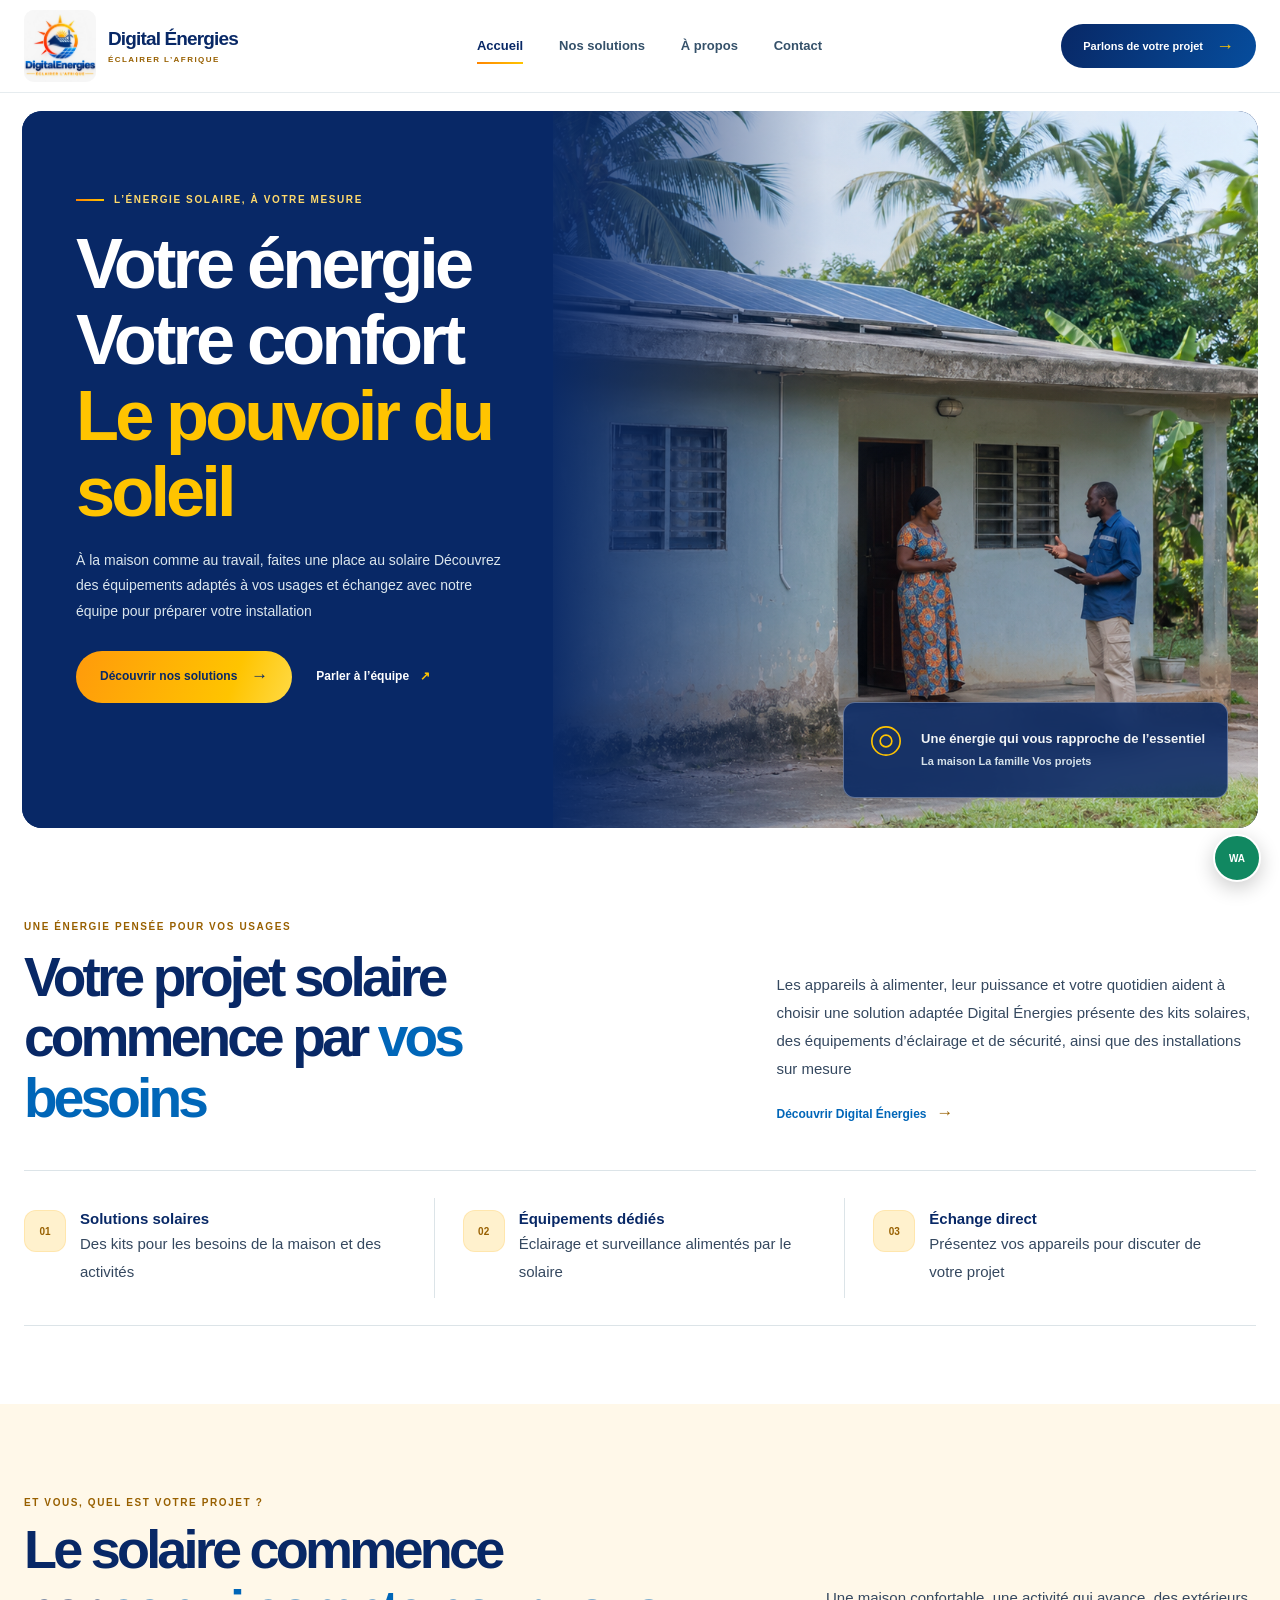
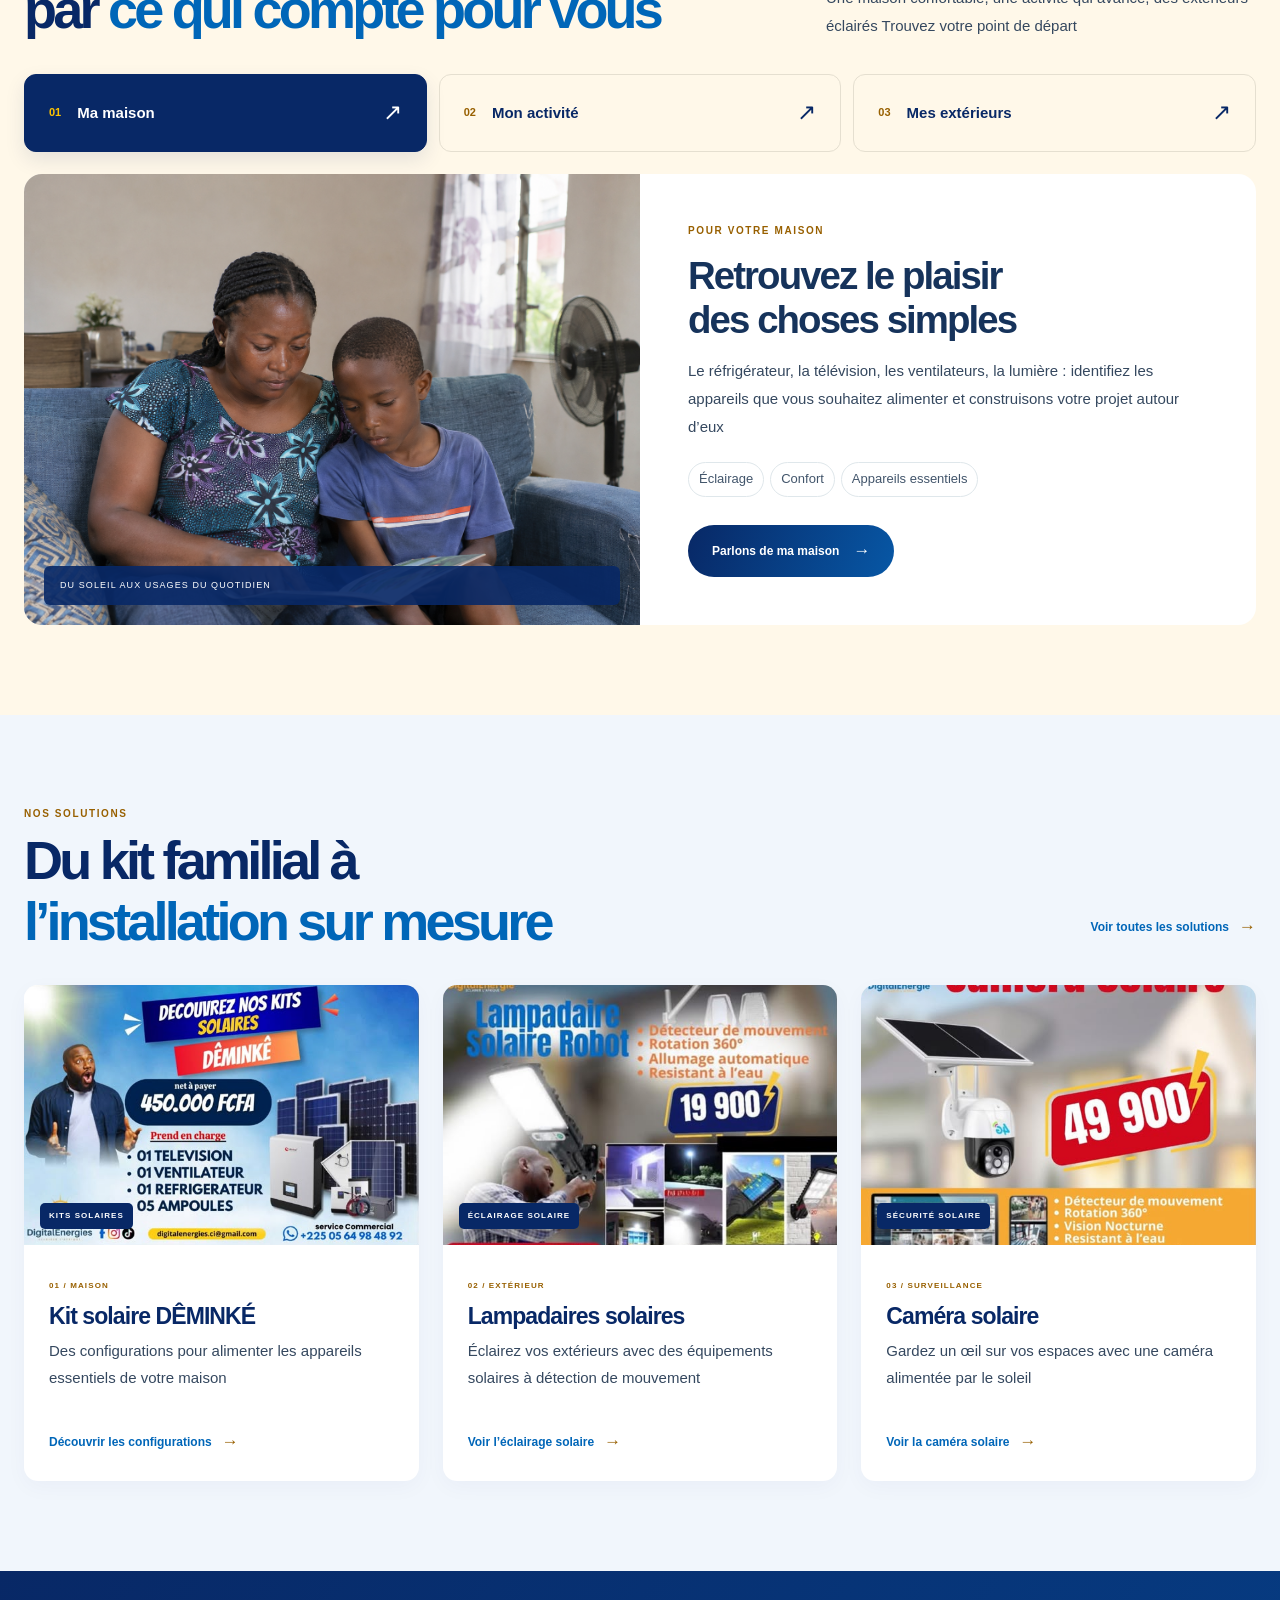
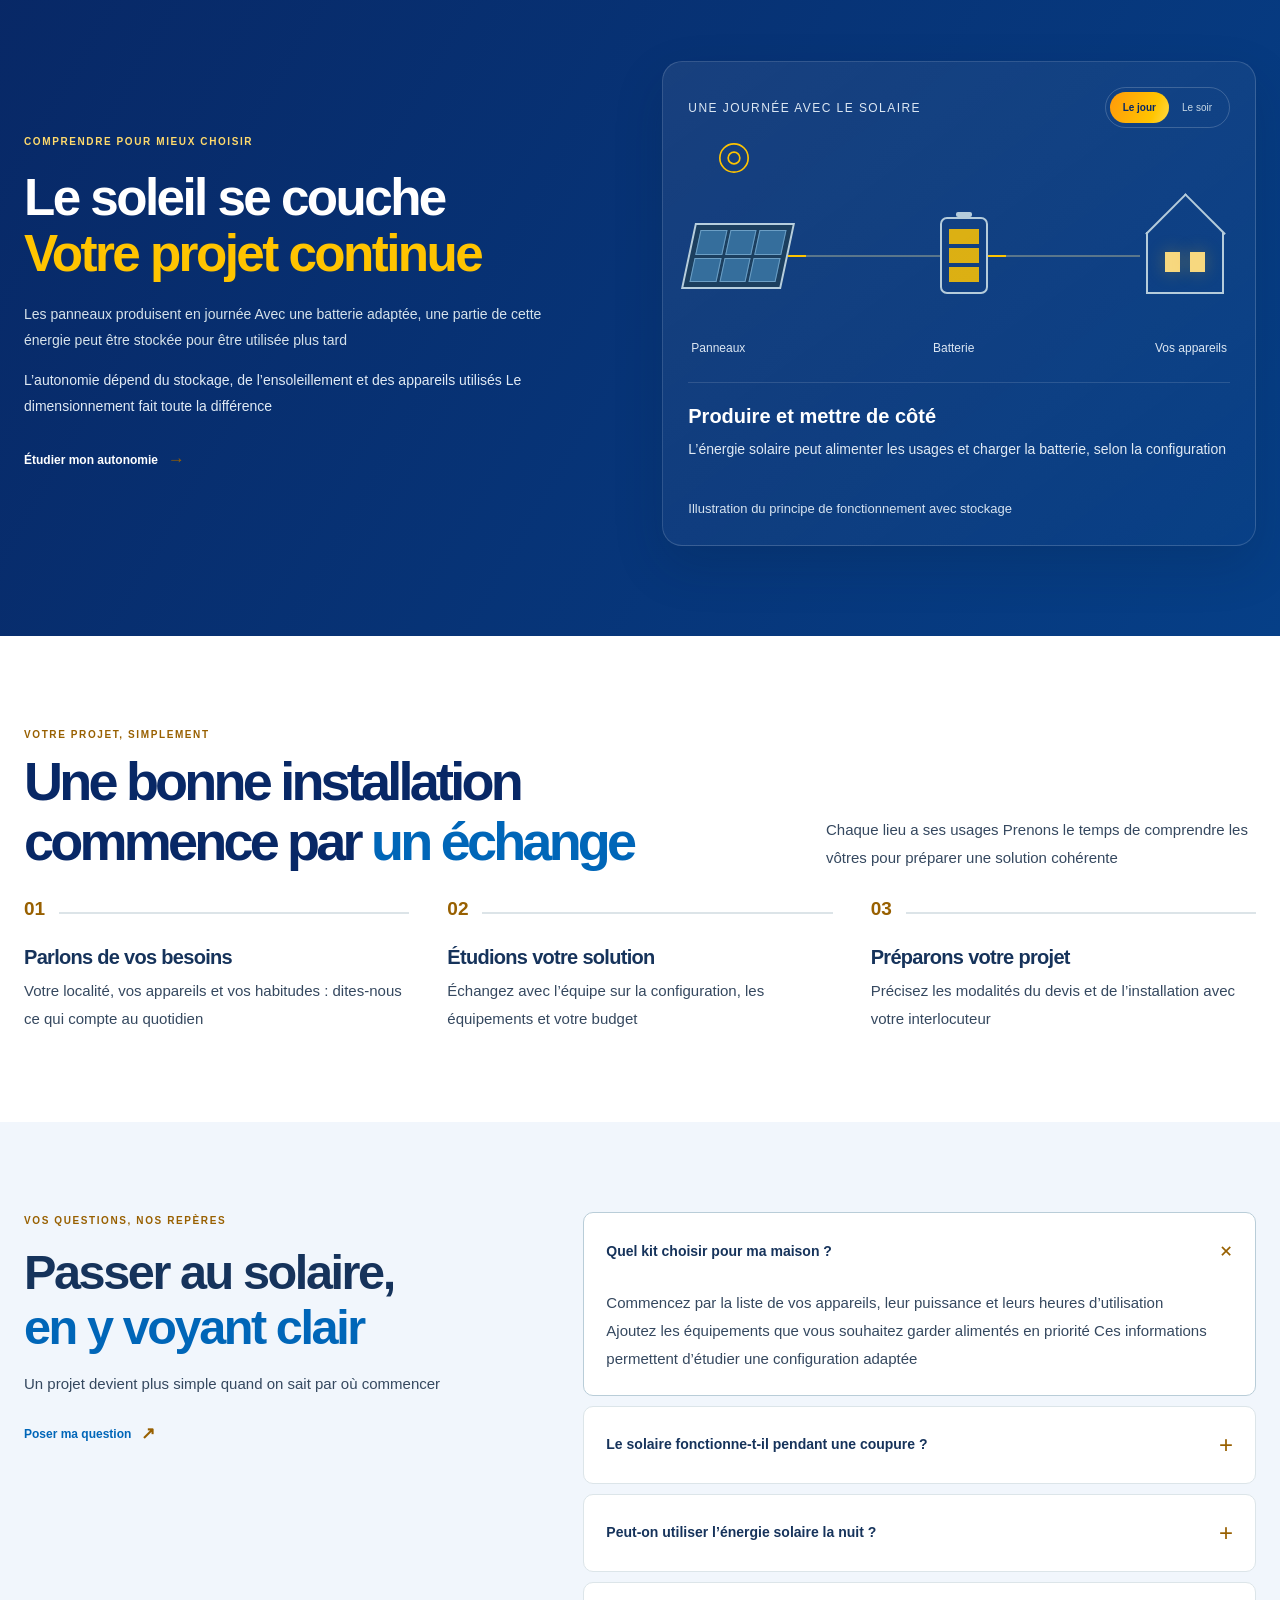
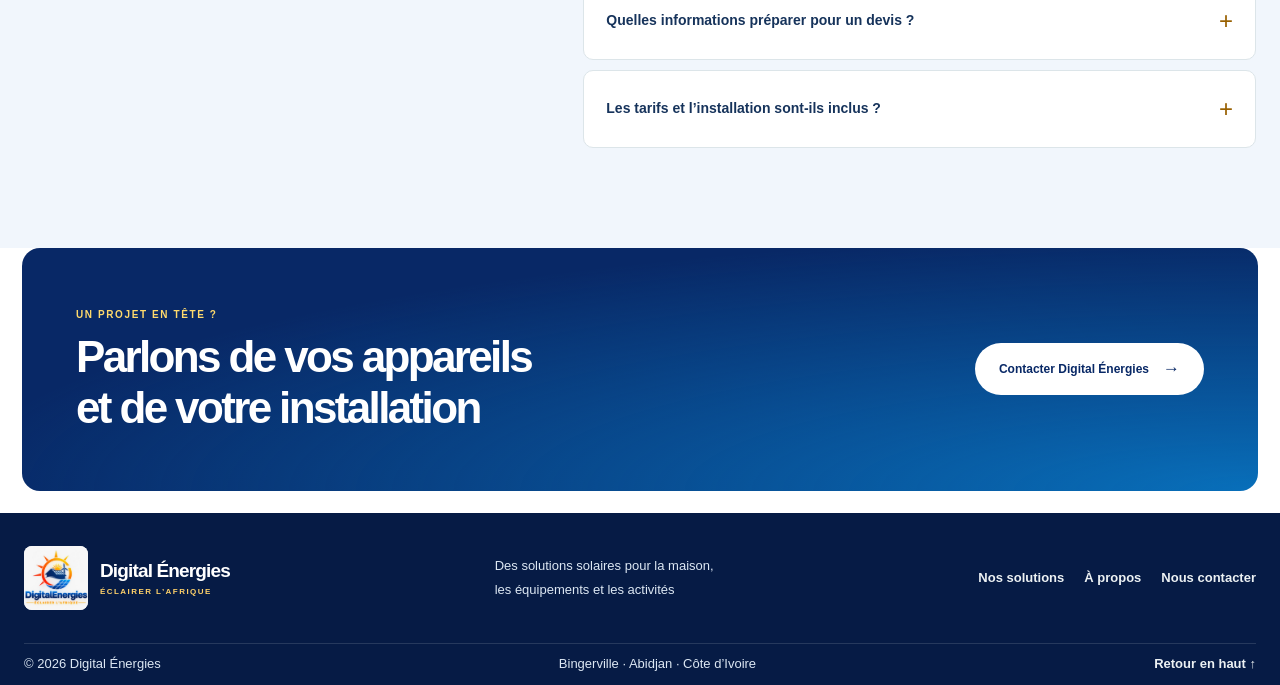
==== commit a5d680cb: "amelioration des images" ====
--- a/index.html
+++ b/index.html
@@ -22,14 +22,14 @@
   <a class="header-cta" href="contact.html">Parlons de votre projet <span aria-hidden="true">→</span></a>
 </div></header>
 <main id="contenu">
-<section class="hero" aria-labelledby="hero-title"><div class="hero-image" role="img" aria-label="Une famille échange avec un technicien pendant l’installation de panneaux solaires à Bingerville"></div><div class="hero-shade"></div>
+<section class="hero" aria-labelledby="hero-title"><div class="hero-image" role="img" aria-label="Illustration d’un échange devant une maison équipée de panneaux solaires"></div><div class="hero-shade"></div>
   <div class="wrap hero-content"><p class="eyebrow"><span></span> L’ÉNERGIE SOLAIRE, À VOTRE MESURE</p><h1 id="hero-title">Votre énergie<br>Votre confort<br><em>Le pouvoir du soleil</em></h1><p class="hero-copy">À la maison comme au travail, faites une place au solaire Découvrez des équipements adaptés à vos usages et échangez avec notre équipe pour préparer votre installation</p><div class="hero-actions"><a class="button button-gold" href="solutions.html">Découvrir nos solutions <span aria-hidden="true">→</span></a><a class="hero-link" href="contact.html">Parler à l’équipe <span aria-hidden="true">↗</span></a></div></div>
   <div class="hero-caption"><span class="caption-sun" aria-hidden="true"><svg viewBox="0 0 48 48" width="40" height="40" fill="none" stroke="currentColor" stroke-width="2" aria-hidden="true"><circle cx="24" cy="24" r="17"/><circle cx="24" cy="24" r="7"/></svg></span><div><strong>Une énergie qui vous rapproche de l’essentiel</strong><span>La maison La famille Vos projets</span></div></div>
 </section>
 <section class="intro section-space"><div class="wrap intro-grid"><div><p class="eyebrow eyebrow-blue">UNE ÉNERGIE PENSÉE POUR VOS USAGES</p><h2>Votre projet solaire<br>commence par <em>vos besoins</em></h2></div><div class="intro-copy"><p>Les appareils à alimenter, leur puissance et votre quotidien aident à choisir une solution adaptée Digital Énergies présente des kits solaires, des équipements d’éclairage et de sécurité, ainsi que des installations sur mesure</p><a class="text-link" href="a-propos.html">Découvrir Digital Énergies <span aria-hidden="true">→</span></a></div></div>
   <div class="wrap benefit-row"><article><span class="benefit-icon">01</span><div><h3>Solutions solaires</h3><p>Des kits pour les besoins de la maison et des activités</p></div></article><article><span class="benefit-icon">02</span><div><h3>Équipements dédiés</h3><p>Éclairage et surveillance alimentés par le solaire</p></div></article><article><span class="benefit-icon">03</span><div><h3>Échange direct</h3><p>Présentez vos appareils pour discuter de votre projet</p></div></article></div>
 </section>
-<section class="needs-section section-space" aria-labelledby="needs-title"><div class="wrap"><div class="section-heading"><div><p class="eyebrow eyebrow-blue">ET VOUS, QUEL EST VOTRE PROJET ?</p><h2 id="needs-title">Le solaire commence<br>par <em>ce qui compte pour vous</em></h2></div><p class="section-summary">Une maison confortable, une activité qui avance, des extérieurs éclairés Trouvez votre point de départ</p></div><div class="needs-selector" role="group" aria-label="Choisir votre besoin"><button type="button" class="need-choice is-selected" data-need="maison" aria-pressed="true"><span>01</span> Ma maison <b aria-hidden="true">↗</b></button><button type="button" class="need-choice" data-need="activite" aria-pressed="false"><span>02</span> Mon activité <b aria-hidden="true">↗</b></button><button type="button" class="need-choice" data-need="exterieurs" aria-pressed="false"><span>03</span> Mes extérieurs <b aria-hidden="true">↗</b></button></div><div class="needs-feature"><div class="needs-photo"><img src="assets/famille-confort-solaire.png" alt="Illustration d’une famille partageant un moment de lecture et de devoirs dans une maison lumineuse" loading="lazy"><span>DU SOLEIL AUX USAGES DU QUOTIDIEN</span></div><div class="needs-content" aria-live="polite"><div data-need-panel="maison"><p class="eyebrow eyebrow-blue">POUR VOTRE MAISON</p><h3>Retrouvez le plaisir<br>des choses simples</h3><p>Le réfrigérateur, la télévision, les ventilateurs, la lumière : identifiez les appareils que vous souhaitez alimenter et construisons votre projet autour d’eux</p><div class="need-tags"><span>Éclairage</span><span>Confort</span><span>Appareils essentiels</span></div><a class="button button-blue" href="contact.html?solution=Kit%20solaire%20sur%20mesure">Parlons de ma maison <span aria-hidden="true">→</span></a></div><div data-need-panel="activite" hidden><p class="eyebrow eyebrow-blue">POUR VOTRE ACTIVITÉ</p><h3>De l’énergie pour<br>ce que vous entreprenez</h3><p>Boutique, bureau ou atelier : précisez vos horaires et vos équipements prioritaires pour étudier une installation adaptée à votre façon de travailler</p><div class="need-tags"><span>Bureaux</span><span>Commerces</span><span>Équipements professionnels</span></div><a class="button button-blue" href="contact.html?solution=Kit%20solaire%20sur%20mesure">Parlons de mon activité <span aria-hidden="true">→</span></a></div><div data-need-panel="exterieurs" hidden><p class="eyebrow eyebrow-blue">POUR VOS EXTÉRIEURS</p><h3>Vos espaces méritent<br>aussi leur lumière</h3><p>Une cour, une entrée ou un passage à éclairer ? Découvrez les lampadaires et les caméras solaires, puis échangez avec l’équipe sur les emplacements et les modèles</p><div class="need-tags"><span>Cours et jardins</span><span>Éclairage</span><span>Surveillance</span></div><a class="button button-blue" href="solutions.html#eclairage">Explorer les équipements <span aria-hidden="true">→</span></a></div></div></div></div></section><section class="home-solutions section-space"><div class="wrap"><div class="section-heading"><div><p class="eyebrow eyebrow-blue">NOS SOLUTIONS</p><h2>Du kit familial à<br><em>l’installation sur mesure</em></h2></div><a class="text-link heading-link" href="solutions.html">Voir toutes les solutions <span aria-hidden="true">→</span></a></div>
+<section class="needs-section section-space" aria-labelledby="needs-title"><div class="wrap"><div class="section-heading"><div><p class="eyebrow eyebrow-blue">ET VOUS, QUEL EST VOTRE PROJET ?</p><h2 id="needs-title">Le solaire commence<br>par <em>ce qui compte pour vous</em></h2></div><p class="section-summary">Une maison confortable, une activité qui avance, des extérieurs éclairés Trouvez votre point de départ</p></div><div class="needs-selector" role="group" aria-label="Choisir votre besoin"><button type="button" class="need-choice is-selected" data-need="maison" aria-pressed="true"><span>01</span> Ma maison <b aria-hidden="true">↗</b></button><button type="button" class="need-choice" data-need="activite" aria-pressed="false"><span>02</span> Mon activité <b aria-hidden="true">↗</b></button><button type="button" class="need-choice" data-need="exterieurs" aria-pressed="false"><span>03</span> Mes extérieurs <b aria-hidden="true">↗</b></button></div><div class="needs-feature"><div class="needs-photo"><img src="assets/famille-lecture-naturelle.png" alt="Illustration d’une mère et de son fils lisant ensemble à la maison" loading="lazy"><span>DU SOLEIL AUX USAGES DU QUOTIDIEN</span></div><div class="needs-content" aria-live="polite"><div data-need-panel="maison"><p class="eyebrow eyebrow-blue">POUR VOTRE MAISON</p><h3>Retrouvez le plaisir<br>des choses simples</h3><p>Le réfrigérateur, la télévision, les ventilateurs, la lumière : identifiez les appareils que vous souhaitez alimenter et construisons votre projet autour d’eux</p><div class="need-tags"><span>Éclairage</span><span>Confort</span><span>Appareils essentiels</span></div><a class="button button-blue" href="contact.html?solution=Kit%20solaire%20sur%20mesure">Parlons de ma maison <span aria-hidden="true">→</span></a></div><div data-need-panel="activite" hidden><p class="eyebrow eyebrow-blue">POUR VOTRE ACTIVITÉ</p><h3>De l’énergie pour<br>ce que vous entreprenez</h3><p>Boutique, bureau ou atelier : précisez vos horaires et vos équipements prioritaires pour étudier une installation adaptée à votre façon de travailler</p><div class="need-tags"><span>Bureaux</span><span>Commerces</span><span>Équipements professionnels</span></div><a class="button button-blue" href="contact.html?solution=Kit%20solaire%20sur%20mesure">Parlons de mon activité <span aria-hidden="true">→</span></a></div><div data-need-panel="exterieurs" hidden><p class="eyebrow eyebrow-blue">POUR VOS EXTÉRIEURS</p><h3>Vos espaces méritent<br>aussi leur lumière</h3><p>Une cour, une entrée ou un passage à éclairer ? Découvrez les lampadaires et les caméras solaires, puis échangez avec l’équipe sur les emplacements et les modèles</p><div class="need-tags"><span>Cours et jardins</span><span>Éclairage</span><span>Surveillance</span></div><a class="button button-blue" href="solutions.html#eclairage">Explorer les équipements <span aria-hidden="true">→</span></a></div></div></div></div></section><section class="home-solutions section-space"><div class="wrap"><div class="section-heading"><div><p class="eyebrow eyebrow-blue">NOS SOLUTIONS</p><h2>Du kit familial à<br><em>l’installation sur mesure</em></h2></div><a class="text-link heading-link" href="solutions.html">Voir toutes les solutions <span aria-hidden="true">→</span></a></div>
   <div class="preview-grid"><a class="preview-card" href="solutions.html#kits"><div class="preview-image"><img src="assets/kit-deminque.jpg" alt="Kit solaire DÊMINKÉ présenté par Digital Énergies" loading="lazy"><span class="image-tag">KITS SOLAIRES</span></div><div class="preview-copy"><span class="card-number">01 / MAISON</span><h3>Kit solaire DÊMINKÉ</h3><p>Des configurations pour alimenter les appareils essentiels de votre maison</p><span class="text-link">Découvrir les configurations <b aria-hidden="true">→</b></span></div></a>
   <a class="preview-card" href="solutions.html#eclairage"><div class="preview-image"><img src="assets/lampadaire-solaire.jpg" alt="Lampadaire solaire et installation par un technicien de Digital Énergies" loading="lazy"><span class="image-tag">ÉCLAIRAGE SOLAIRE</span></div><div class="preview-copy"><span class="card-number">02 / EXTÉRIEUR</span><h3>Lampadaires solaires</h3><p>Éclairez vos extérieurs avec des équipements solaires à détection de mouvement</p><span class="text-link">Voir l’éclairage solaire <b aria-hidden="true">→</b></span></div></a>
   <a class="preview-card" href="solutions.html#securite"><div class="preview-image"><img src="assets/camera-solaire.jpg" alt="Caméra de surveillance solaire" loading="lazy"><span class="image-tag">SÉCURITÉ SOLAIRE</span></div><div class="preview-copy"><span class="card-number">03 / SURVEILLANCE</span><h3>Caméra solaire</h3><p>Gardez un œil sur vos espaces avec une caméra alimentée par le soleil</p><span class="text-link">Voir la caméra solaire <b aria-hidden="true">→</b></span></div></a></div>
--- a/style.css
+++ b/style.css
@@ -1,8 +1,8 @@
 @import url('https://fonts.googleapis.com/css2?family=DM+Sans:wght@400;500;600;700&family=Manrope:wght@400;500;600;700;800&display=swap');
-:root{--navy:#082866;--blue:#0066b8;--blue-light:#eaf4fc;--gold:#ffc400;--gold-dark:#986000;--orange:#ff8500;--cyan:#009ce3;--brand-solar:linear-gradient(110deg,#ff9a0b 0%,#ffc400 72%,#ffda45 100%);--ink:#16335b;--muted:#465970;--line:#dce4e8;--paper:#f5f8fc;--white:#fff;--max:1180px;--shadow:0 18px 44px rgba(8,40,102,.11)}
+:root{--navy:#082866;--blue:#0066b8;--blue-light:#eaf4fc;--gold:#ffc400;--gold-dark:#986000;--orange:#ff8500;--cyan:#009ce3;--brand-solar:linear-gradient(110deg,#ff9a0b 0%,#ffc400 72%,#ffda45 100%);--ink:#16335b;--muted:#35485f;--line:#dce4e8;--paper:#f5f8fc;--white:#fff;--max:1180px;--shadow:0 18px 44px rgba(8,40,102,.11)}
 *{box-sizing:border-box}html{scroll-behavior:smooth;scroll-padding-top:100px}body{margin:0;background:#fff;color:var(--ink);font:15px/1.7 'DM Sans',Arial,sans-serif;-webkit-font-smoothing:antialiased}img{display:block;width:100%;max-width:100%;object-fit:cover}a{color:inherit;text-decoration:none}button,input,select,textarea{font:inherit}a:focus-visible,button:focus-visible,input:focus-visible,select:focus-visible,textarea:focus-visible{outline:3px solid var(--gold);outline-offset:3px}.wrap{width:min(var(--max),calc(100% - 48px));margin-inline:auto}.skip-link{position:fixed;z-index:100;top:10px;left:10px;padding:9px 13px;transform:translateY(-150%);background:#fff;color:var(--navy)}.skip-link:focus{transform:none}
 .topbar{background:var(--navy);color:#edf5fc;font-size:11px}.topbar-inner{display:flex;min-height:36px;align-items:center;justify-content:space-between;gap:16px;letter-spacing:.07em}.topbar strong{margin-left:8px;color:var(--gold)}.site-header{position:sticky;z-index:30;top:0;background:rgba(255,255,255,.97);border-bottom:1px solid #e6ecef;backdrop-filter:blur(12px)}.header-inner{display:grid;min-height:82px;grid-template-columns:auto 1fr auto;align-items:center;gap:35px}.brand{display:flex;width:max-content;align-items:center;gap:10px;color:var(--navy);font:800 16px/1.15 'Manrope',sans-serif;letter-spacing:-.045em}.brand img{width:51px;height:51px;border-radius:50%;object-fit:cover;background:#f1f1f1}.brand small{display:block;margin-top:6px;color:var(--gold-dark);font:800 8px/1 'DM Sans',sans-serif;letter-spacing:.18em}.main-nav{display:flex;align-items:center;justify-content:center;gap:clamp(18px,2.8vw,39px)}.main-nav a{position:relative;padding:12px 0;color:#35516a;font-size:12px;font-weight:700;white-space:nowrap}.main-nav a:after{position:absolute;right:100%;bottom:5px;left:0;height:2px;background:var(--gold);content:'';transition:right .22s}.main-nav a:hover:after,.main-nav a[aria-current=page]:after{right:0}.main-nav a[aria-current=page]{color:var(--navy)}.header-cta{display:inline-flex;min-height:44px;align-items:center;gap:13px;padding:0 17px;border-radius:5px;background:var(--navy);color:white;font-size:11px;font-weight:800;transition:background .2s,transform .2s}.header-cta:hover{transform:translateY(-2px);background:var(--blue)}.header-cta span{color:var(--gold);font-size:18px}.menu-toggle{display:none}
-.hero{position:relative;isolation:isolate;display:flex;min-height:clamp(610px,calc(100svh - 118px),800px);align-items:center;overflow:hidden;background:var(--navy);color:white}.hero-image,.hero-shade{position:absolute;z-index:-1;inset:0}.hero-image{background:url('assets/home-installation.png') 68% 48%/cover no-repeat;transform:scale(1.01)}.hero-shade{background:linear-gradient(90deg,rgba(6,24,65,.87) 0%,rgba(8,35,87,.75) 36%,rgba(8,35,87,.26) 70%,rgba(8,35,87,.05) 100%),linear-gradient(0deg,rgba(6,24,65,.45),transparent 38%)}.hero-content{padding:88px 0 114px}.eyebrow{display:flex;align-items:center;gap:10px;margin:0 0 12px;color:#ffda6c;font-size:10px;font-weight:800;letter-spacing:.16em}.eyebrow span{width:28px;height:2px;background:var(--gold)}.eyebrow-blue{color:var(--gold-dark)}.hero h1,.page-hero h1{max-width:770px;margin:18px 0;color:#fff;font:700 clamp(54px,8vw,102px)/.98 'Manrope',sans-serif;letter-spacing:-.075em}.hero h1 em,.page-hero h1 em,.section-heading h2 em,.intro h2 em,.about-grid h2 em{color:var(--gold);font-style:normal}.hero-copy{max-width:475px;margin:18px 0 27px;color:#ecf1f4;font-size:15px;line-height:1.8}.hero-actions{display:flex;align-items:center;gap:24px}.button{display:inline-flex;min-height:48px;align-items:center;justify-content:center;gap:14px;padding:0 20px;border:0;border-radius:5px;font-size:11px;font-weight:800;transition:transform .2s,box-shadow .2s,background .2s;cursor:pointer}.button:hover{transform:translateY(-2px);box-shadow:0 10px 24px #0002}.button span{font-size:17px}.button-gold{background:var(--gold);color:var(--navy)}.button-blue{background:var(--navy);color:white}.button-light{background:white;color:var(--navy)}.button-whatsapp{margin-top:24px;background:#118861;color:#fff}.hero-link{color:#fff;font-size:12px;font-weight:700}.hero-link span{margin-left:8px;color:var(--gold)}.hero-caption{position:absolute;right:24px;bottom:22px;left:24px;display:flex;justify-content:space-between;gap:15px;color:#f1f4f6;font-size:8px;font-weight:700;letter-spacing:.14em}
+.hero{position:relative;isolation:isolate;display:flex;min-height:clamp(610px,calc(100svh - 118px),800px);align-items:center;overflow:hidden;background:var(--navy);color:white}.hero-image,.hero-shade{position:absolute;z-index:-1;inset:0}.hero-image{background:url('assets/maison-solaire-naturelle.png') 68% 48%/cover no-repeat;transform:scale(1.01)}.hero-shade{background:linear-gradient(90deg,rgba(6,24,65,.87) 0%,rgba(8,35,87,.75) 36%,rgba(8,35,87,.26) 70%,rgba(8,35,87,.05) 100%),linear-gradient(0deg,rgba(6,24,65,.45),transparent 38%)}.hero-content{padding:88px 0 114px}.eyebrow{display:flex;align-items:center;gap:10px;margin:0 0 12px;color:#ffda6c;font-size:10px;font-weight:800;letter-spacing:.16em}.eyebrow span{width:28px;height:2px;background:var(--gold)}.eyebrow-blue{color:var(--gold-dark)}.hero h1,.page-hero h1{max-width:770px;margin:18px 0;color:#fff;font:700 clamp(54px,8vw,102px)/.98 'Manrope',sans-serif;letter-spacing:-.075em}.hero h1 em,.page-hero h1 em,.section-heading h2 em,.intro h2 em,.about-grid h2 em{color:var(--gold);font-style:normal}.hero-copy{max-width:475px;margin:18px 0 27px;color:#ecf1f4;font-size:15px;line-height:1.8}.hero-actions{display:flex;align-items:center;gap:24px}.button{display:inline-flex;min-height:48px;align-items:center;justify-content:center;gap:14px;padding:0 20px;border:0;border-radius:5px;font-size:11px;font-weight:800;transition:transform .2s,box-shadow .2s,background .2s;cursor:pointer}.button:hover{transform:translateY(-2px);box-shadow:0 10px 24px #0002}.button span{font-size:17px}.button-gold{background:var(--gold);color:var(--navy)}.button-blue{background:var(--navy);color:white}.button-light{background:white;color:var(--navy)}.button-whatsapp{margin-top:24px;background:#118861;color:#fff}.hero-link{color:#fff;font-size:12px;font-weight:700}.hero-link span{margin-left:8px;color:var(--gold)}.hero-caption{position:absolute;right:24px;bottom:22px;left:24px;display:flex;justify-content:space-between;gap:15px;color:#f1f4f6;font-size:8px;font-weight:700;letter-spacing:.14em}
 .section-space{padding:90px 0}.intro{background:var(--paper)}.intro-grid{display:grid;grid-template-columns:1.05fr .8fr;align-items:end;gap:10%}.intro h2,.section-heading h2,.about-grid h2{margin:12px 0 0;color:var(--navy);font:700 clamp(36px,5vw,64px)/1.04 'Manrope',sans-serif;letter-spacing:-.07em}.intro h2 em,.section-heading h2 em,.about-grid h2 em{color:var(--blue)}.intro-copy p,.section-summary,.story-copy p{margin:0 0 17px;color:var(--muted);font-size:13px;line-height:1.9}.text-link{display:inline-flex;align-items:center;gap:10px;color:var(--blue);font-size:11px;font-weight:800}.text-link b,.text-link span{color:var(--gold-dark);font-size:17px;transition:transform .2s}.text-link:hover b,.text-link:hover span{transform:translate(3px,-2px)}.benefit-row{display:grid;grid-template-columns:repeat(3,1fr);gap:16px;margin-top:54px}.benefit-row article{display:flex;gap:14px;align-items:flex-start;padding:21px 20px;border:1px solid #dce4e4;background:#fff}.benefit-icon{display:grid;width:35px;height:35px;flex:none;place-items:center;border-radius:50%;background:#fff0c6;color:var(--gold-dark);font:800 10px 'Manrope',sans-serif}.benefit-row h3{margin:0 0 3px;color:var(--navy);font:700 15px 'Manrope',sans-serif}.benefit-row p{margin:0;color:var(--muted);font-size:10px;line-height:1.6}
 .home-solutions{background:#fff}.section-heading{display:flex;align-items:end;justify-content:space-between;gap:35px;margin-bottom:34px}.section-heading .eyebrow{margin-bottom:8px}.section-heading h2{margin:0;font-size:clamp(34px,4.3vw,54px)}.heading-link{flex:none;margin-bottom:9px}.preview-grid{display:grid;grid-template-columns:repeat(3,1fr);gap:18px}.preview-card{overflow:hidden;border:1px solid var(--line);background:#fff;transition:transform .22s,box-shadow .22s}.preview-card:hover{transform:translateY(-4px);box-shadow:var(--shadow)}.preview-image{position:relative;height:225px;overflow:hidden;background:#e7edf0}.preview-image img{height:100%;transition:transform .5s}.preview-card:hover .preview-image img{transform:scale(1.04)}.image-tag{position:absolute;bottom:12px;left:12px;padding:6px 9px;background:var(--navy);color:#fff;font-size:8px;font-weight:800;letter-spacing:.13em}.preview-copy{padding:21px 20px 24px}.card-number,.kit-label{color:var(--gold-dark);font-size:8px;font-weight:900;letter-spacing:.14em}.preview-copy h3,.value-grid h3{margin:7px 0;color:var(--navy);font:700 20px 'Manrope',sans-serif;letter-spacing:-.04em}.preview-copy p{min-height:46px;margin:0 0 13px;color:var(--muted);font-size:11px;line-height:1.7}.home-cta,.about-cta{padding:48px 0;background:var(--navy);color:white}.home-cta-inner{display:flex;align-items:center;justify-content:space-between;gap:30px}.home-cta h2{margin:8px 0 0;color:white;font:700 clamp(28px,4vw,44px)/1.08 'Manrope',sans-serif;letter-spacing:-.06em}.home-cta .eyebrow{margin:0;color:#ffda6c}
 .page-hero{padding:70px 0 75px;background:var(--paper)}.page-hero-grid{display:grid;grid-template-columns:.9fr 1.1fr;align-items:center;gap:8%}.page-hero h1{margin:15px 0;color:var(--navy);font-size:clamp(46px,6.5vw,82px)}.page-hero h1 em{color:var(--blue)}.page-hero p:not(.eyebrow){max-width:540px;margin:0 0 22px;color:var(--muted);font-size:14px;line-height:1.85}.page-hero-photo{height:390px;overflow:hidden;box-shadow:var(--shadow)}.page-hero-photo img{height:100%}.page-hero-compact{padding:62px 0;background:linear-gradient(120deg,#eff4f6,#fff9e9)}.page-hero-compact h1{margin-bottom:10px}.page-hero-compact p:not(.eyebrow){max-width:590px}
@@ -74,20 +74,24 @@
 @media(max-width:740px){.brand img{width:54px;height:54px;border-radius:7px}.brand{gap:8px}.brand small{font-size:6px;letter-spacing:.12em}.footer-brand img{width:64px;height:64px}.footer-brand small{font-size:7px}.mission-brand>img{width:150px;height:150px}}
 
 /* Lisibilité renforcée des textes secondaires sur les quatre pages */
-:is(.home-page,.solutions-page,.about-page,.contact-page) :is(.intro-copy p,.section-summary,.benefit-row p,.preview-copy p,.needs-content p:not(.eyebrow),.process-grid p,.faq-intro>p:not(.eyebrow),.faq-list details p,.offer-notice p,.kit-tagline,.solution-kit li,.equipment-info>p:not(.eyebrow),.mission-copy>p:not(.eyebrow),.principles-grid p,.dialogue-layout>div>p:not(.eyebrow),.dialogue-card li p,.contact-form-title>p:not(.eyebrow),.contact-tips p,.message-preview p){font-size:14px;line-height:1.85;color:#465970;font-weight:500}
-:is(.home-page,.solutions-page,.about-page,.contact-page) :is(.required-note,.request-form label span,.form-footnote,.equipment-info p.equipment-fineprint,.equipment-price>span,.compare-scroll caption,.solution-price>small,.kit-list-label,.kit-topline span:last-child,.principle-bottom,.about-intro-top>span,.contact-direct small,.need-tags span,.equipment-points span){font-size:12px;line-height:1.75;color:#506178;font-weight:500}
-.contact-page .request-form label{font-size:13px}
-.contact-page .request-form :is(input,select,textarea){font-size:14px}
-.contact-page .request-form :is(input,textarea)::placeholder{color:#617287;opacity:1}
-.contact-page .selected-project{font-size:13px;line-height:1.75}
-.footer-main>p,.footer-bottom{color:#dce7f3;font-size:12px;line-height:1.8}
-.footer-links a,.footer-bottom a{font-size:12px}
-.energy-copy .energy-note{color:#e0eaf4!important;font-size:13px!important}
-.energy-demo-caption p{color:#e0eaf4;font-size:13px}
-.energy-demo>small{color:#d6e3f0;font-size:12px;line-height:1.7}
-.energy-demo-top>span,.energy-labels{color:#dce7f3;font-size:11px}
-:is(.home-page,.solutions-page,.about-page,.contact-page) :is(.bespoke-card>p:not(.eyebrow),.tailored-layout>div>p:not(.eyebrow),.audience-layout>div>p:not(.eyebrow),.audience-list p,.contact-sidebar>p:not(.eyebrow),.contact-location p){color:#e0eaf4;font-size:14px;line-height:1.85}
-.tailored-configs>small,.tailored-configs>div>span{color:#dce7f3;font-size:12px;line-height:1.75}
-.solutions-photo-label small,.contact-methods a>div>span{color:#e0eaf4;font-size:12px;line-height:1.75}
+:is(.home-page,.solutions-page,.about-page,.contact-page) :is(.intro-copy p,.section-summary,.benefit-row p,.preview-copy p,.needs-content p:not(.eyebrow),.process-grid p,.faq-intro>p:not(.eyebrow),.faq-list details p,.offer-notice p,.kit-tagline,.solution-kit li,.equipment-info>p:not(.eyebrow),.mission-copy>p:not(.eyebrow),.principles-grid p,.dialogue-layout>div>p:not(.eyebrow),.dialogue-card li p,.contact-form-title>p:not(.eyebrow),.contact-tips p,.message-preview p){font-size:15px;line-height:1.85;color:#35485f;font-weight:500}
+:is(.home-page,.solutions-page,.about-page,.contact-page) :is(.required-note,.request-form label span,.form-footnote,.equipment-info p.equipment-fineprint,.equipment-price>span,.compare-scroll caption,.solution-price>small,.kit-list-label,.kit-topline span:last-child,.principle-bottom,.about-intro-top>span,.contact-direct small,.need-tags span,.equipment-points span){font-size:13px;line-height:1.75;color:#42556b;font-weight:500}
+.contact-page .request-form label{font-size:14px}
+.contact-page .request-form :is(input,select,textarea){font-size:15px}
+.contact-page .request-form :is(input,textarea)::placeholder{color:#53677d;opacity:1}
+.contact-page .selected-project{font-size:14px;line-height:1.75}
+.footer-main>p,.footer-bottom{color:#dce7f3;font-size:13px;line-height:1.8}
+.footer-links a,.footer-bottom a{font-size:13px}
+.energy-copy .energy-note{color:#e0eaf4!important;font-size:14px!important}
+.energy-demo-caption p{color:#e0eaf4;font-size:14px}
+.energy-demo>small{color:#d6e3f0;font-size:13px;line-height:1.7}
+.energy-demo-top>span,.energy-labels{color:#dce7f3;font-size:12px}
+:is(.home-page,.solutions-page,.about-page,.contact-page) :is(.bespoke-card>p:not(.eyebrow),.tailored-layout>div>p:not(.eyebrow),.audience-layout>div>p:not(.eyebrow),.audience-list p,.contact-sidebar>p:not(.eyebrow),.contact-location p){color:#e0eaf4;font-size:15px;line-height:1.85}
+.tailored-configs>small,.tailored-configs>div>span{color:#dce7f3;font-size:13px;line-height:1.75}
+.solutions-photo-label small,.contact-methods a>div>span{color:#e0eaf4;font-size:13px;line-height:1.75}
 .home-page .preview-copy p{min-height:78px}
 @media(max-width:740px){.home-page .preview-copy p{min-height:0}.offer-notice{gap:12px}.contact-form-title>p:not(.eyebrow){line-height:1.8}.footer-bottom{gap:10px 16px}.contact-methods strong{overflow-wrap:anywhere}}
+
+.home-page .hero-image{background-position:83% center}
+.home-page .needs-photo img{object-position:center center}
+.solutions-hero-visual>img{object-position:center center}
